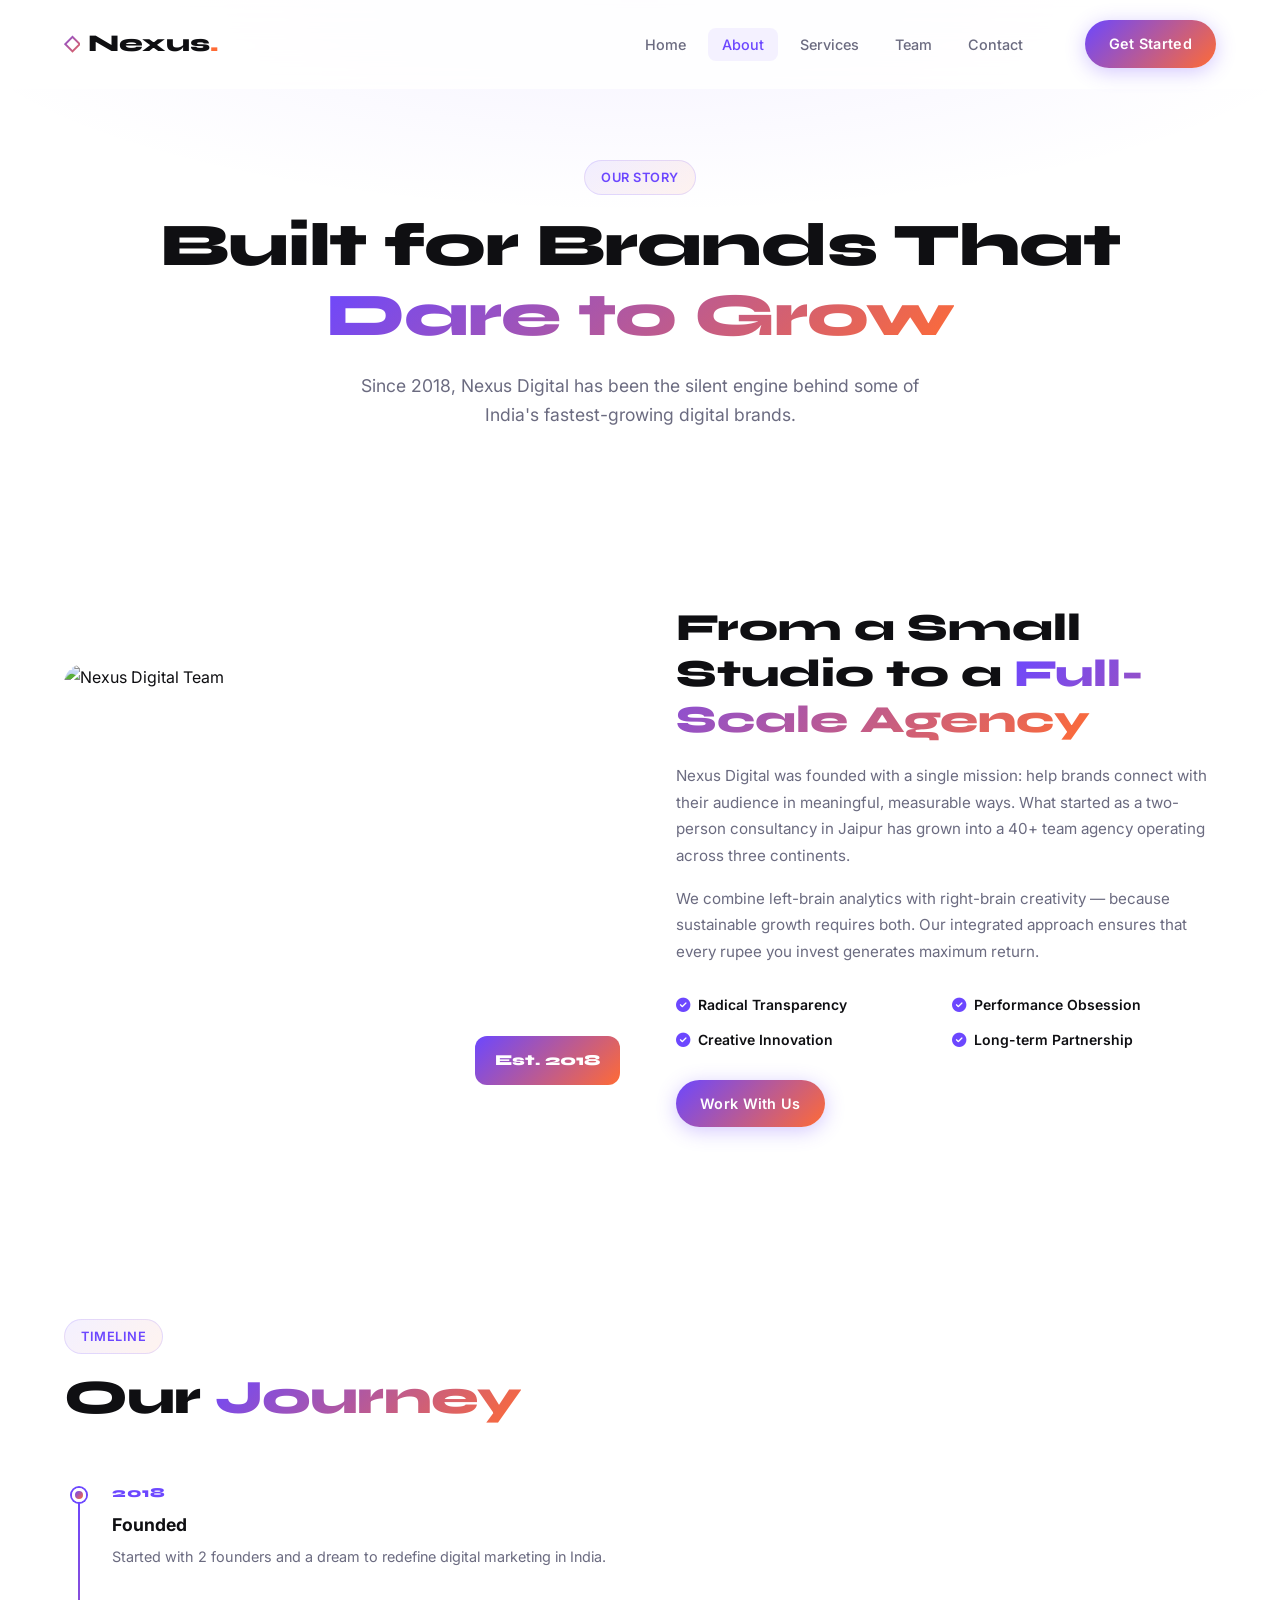
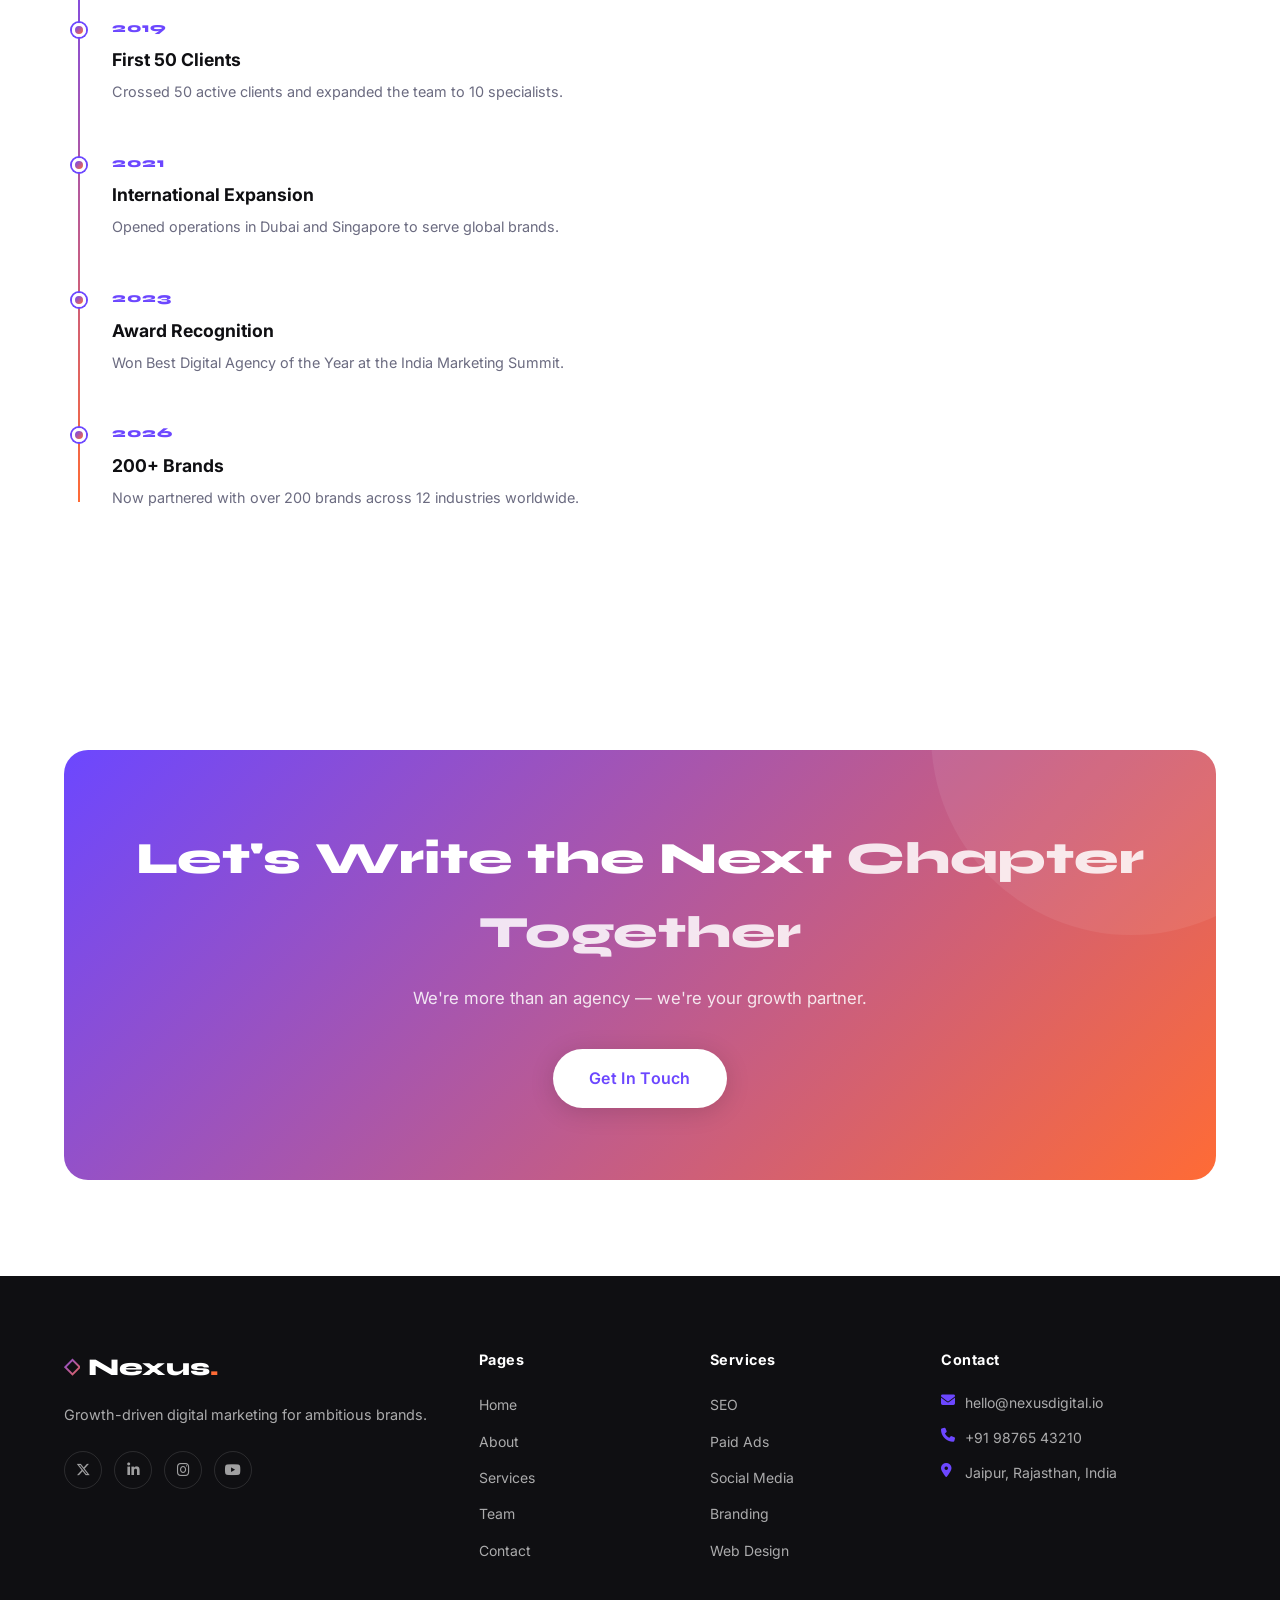
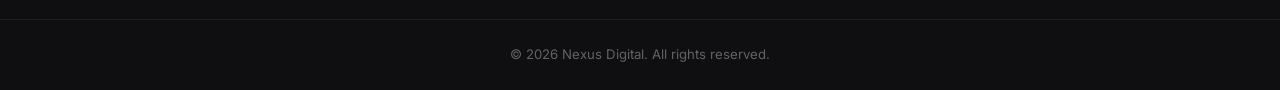
==== about.html @ 46657c21 "feat: initial production-ready Nexus Digital landing page" ====
<!DOCTYPE html>
<html lang="en">
<head>
  <meta charset="UTF-8" />
  <meta name="viewport" content="width=device-width, initial-scale=1.0" />
  <title>About — Nexus Digital</title>
  <link rel="stylesheet" href="assets/css/style.css" />
  <link rel="preconnect" href="https://fonts.googleapis.com" />
  <link rel="preconnect" href="https://fonts.gstatic.com" crossorigin />
  <link href="https://fonts.googleapis.com/css2?family=Inter:wght@300;400;500;600;700;800;900&family=Syne:wght@700;800&display=swap" rel="stylesheet" />
  <link rel="stylesheet" href="https://cdnjs.cloudflare.com/ajax/libs/font-awesome/6.5.0/css/all.min.css" />
</head>
<body>
  <nav class="navbar" id="navbar">
    <div class="container nav-inner">
      <a href="/" class="logo">
        <span class="logo-icon">&#9671;</span>
        <span class="logo-text">Nexus<span class="accent">.</span></span>
      </a>
      <ul class="nav-links" id="navLinks">
        <li><a href="/">Home</a></li>
        <li><a href="/about" class="active">About</a></li>
        <li><a href="/services">Services</a></li>
        <li><a href="/team">Team</a></li>
        <li><a href="/contact">Contact</a></li>
      </ul>
      <a href="/contact" class="btn btn-primary nav-cta">Get Started</a>
      <button class="hamburger" id="hamburger" aria-label="Menu"><span></span><span></span><span></span></button>
    </div>
  </nav>

  <section class="page-hero">
    <div class="container">
      <div class="section-tag reveal">Our Story</div>
      <h1 class="page-title reveal">Built for Brands That <span class="gradient-text">Dare to Grow</span></h1>
      <p class="page-sub reveal">Since 2018, Nexus Digital has been the silent engine behind some of India's fastest-growing digital brands.</p>
    </div>
  </section>

  <section class="about-story section">
    <div class="container about-grid">
      <div class="about-image reveal">
        <img src="https://images.unsplash.com/photo-1522071820081-009f0129c71c?w=640&q=80&auto=format&fit=crop" alt="Nexus Digital Team" loading="lazy" />
        <div class="image-badge">Est. 2018</div>
      </div>
      <div class="about-text reveal">
        <h2>From a Small Studio to a <span class="gradient-text">Full-Scale Agency</span></h2>
        <p>Nexus Digital was founded with a single mission: help brands connect with their audience in meaningful, measurable ways. What started as a two-person consultancy in Jaipur has grown into a 40+ team agency operating across three continents.</p>
        <p>We combine left-brain analytics with right-brain creativity — because sustainable growth requires both. Our integrated approach ensures that every rupee you invest generates maximum return.</p>
        <div class="about-values">
          <div class="value-item"><i class="fa-solid fa-check-circle"></i> Radical Transparency</div>
          <div class="value-item"><i class="fa-solid fa-check-circle"></i> Performance Obsession</div>
          <div class="value-item"><i class="fa-solid fa-check-circle"></i> Creative Innovation</div>
          <div class="value-item"><i class="fa-solid fa-check-circle"></i> Long-term Partnership</div>
        </div>
        <a href="/contact" class="btn btn-primary">Work With Us</a>
      </div>
    </div>
  </section>

  <section class="milestones section">
    <div class="container">
      <div class="section-tag reveal">Timeline</div>
      <h2 class="section-title reveal">Our <span class="gradient-text">Journey</span></h2>
      <div class="timeline">
        <div class="timeline-item reveal">
          <div class="timeline-year">2018</div>
          <div class="timeline-content"><h4>Founded</h4><p>Started with 2 founders and a dream to redefine digital marketing in India.</p></div>
        </div>
        <div class="timeline-item reveal">
          <div class="timeline-year">2019</div>
          <div class="timeline-content"><h4>First 50 Clients</h4><p>Crossed 50 active clients and expanded the team to 10 specialists.</p></div>
        </div>
        <div class="timeline-item reveal">
          <div class="timeline-year">2021</div>
          <div class="timeline-content"><h4>International Expansion</h4><p>Opened operations in Dubai and Singapore to serve global brands.</p></div>
        </div>
        <div class="timeline-item reveal">
          <div class="timeline-year">2023</div>
          <div class="timeline-content"><h4>Award Recognition</h4><p>Won Best Digital Agency of the Year at the India Marketing Summit.</p></div>
        </div>
        <div class="timeline-item reveal">
          <div class="timeline-year">2026</div>
          <div class="timeline-content"><h4>200+ Brands</h4><p>Now partnered with over 200 brands across 12 industries worldwide.</p></div>
        </div>
      </div>
    </div>
  </section>

  <section class="cta-banner section">
    <div class="container">
      <div class="cta-inner reveal">
        <h2>Let's Write the Next <span class="gradient-text">Chapter Together</span></h2>
        <p>We're more than an agency — we're your growth partner.</p>
        <a href="/contact" class="btn btn-primary btn-lg">Get In Touch</a>
      </div>
    </div>
  </section>

  <footer class="footer">
    <div class="container footer-inner">
      <div class="footer-brand">
        <a href="/" class="logo"><span class="logo-icon">&#9671;</span><span class="logo-text">Nexus<span class="accent">.</span></span></a>
        <p>Growth-driven digital marketing for ambitious brands.</p>
        <div class="social-links">
          <a href="#" aria-label="Twitter"><i class="fa-brands fa-x-twitter"></i></a>
          <a href="#" aria-label="LinkedIn"><i class="fa-brands fa-linkedin-in"></i></a>
          <a href="#" aria-label="Instagram"><i class="fa-brands fa-instagram"></i></a>
          <a href="#" aria-label="YouTube"><i class="fa-brands fa-youtube"></i></a>
        </div>
      </div>
      <div class="footer-links"><h4>Pages</h4><ul><li><a href="/">Home</a></li><li><a href="/about">About</a></li><li><a href="/services">Services</a></li><li><a href="/team">Team</a></li><li><a href="/contact">Contact</a></li></ul></div>
      <div class="footer-links"><h4>Services</h4><ul><li><a href="/services">SEO</a></li><li><a href="/services">Paid Ads</a></li><li><a href="/services">Social Media</a></li><li><a href="/services">Branding</a></li><li><a href="/services">Web Design</a></li></ul></div>
      <div class="footer-contact"><h4>Contact</h4><p><i class="fa-solid fa-envelope"></i> hello@nexusdigital.io</p><p><i class="fa-solid fa-phone"></i> +91 98765 43210</p><p><i class="fa-solid fa-location-dot"></i> Jaipur, Rajasthan, India</p></div>
    </div>
    <div class="footer-bottom"><p>&copy; 2026 Nexus Digital. All rights reserved.</p></div>
  </footer>
  <script src="assets/js/main.js"></script>
</body>
</html>
---- assets/css/style.css ----
/* ===== RESET & BASE ===== */
*, *::before, *::after { box-sizing: border-box; margin: 0; padding: 0; }
html { scroll-behavior: smooth; font-size: 16px; }
body {
  font-family: 'Inter', sans-serif;
  background: #ffffff;
  color: #0f0f12;
  line-height: 1.65;
  overflow-x: hidden;
}
a { text-decoration: none; color: inherit; }
img { max-width: 100%; display: block; border-radius: 12px; }
ul { list-style: none; }

/* ===== CSS VARIABLES ===== */
:root {
  --primary: #6c47ff;
  --primary-dark: #5233e0;
  --accent: #ff6b35;
  --gradient: linear-gradient(135deg, #6c47ff 0%, #ff6b35 100%);
  --gradient-soft: linear-gradient(135deg, rgba(108,71,255,0.08) 0%, rgba(255,107,53,0.08) 100%);
  --dark: #0f0f12;
  --mid: #2d2d38;
  --muted: #6b6b80;
  --light: #f5f5fa;
  --white: #ffffff;
  --border: rgba(0,0,0,0.08);
  --shadow: 0 4px 24px rgba(108,71,255,0.10);
  --shadow-lg: 0 12px 48px rgba(108,71,255,0.18);
  --radius: 16px;
  --radius-sm: 10px;
  --transition: 0.35s cubic-bezier(0.4,0,0.2,1);
}

/* ===== UTILITIES ===== */
.container { max-width: 1200px; margin: 0 auto; padding: 0 24px; }
.section { padding: 96px 0; }
.gradient-text {
  background: var(--gradient);
  -webkit-background-clip: text;
  -webkit-text-fill-color: transparent;
  background-clip: text;
}
.accent { color: var(--accent); -webkit-text-fill-color: var(--accent); }
.w-full { width: 100%; }

/* ===== BUTTONS ===== */
.btn {
  display: inline-flex; align-items: center; gap: 8px;
  padding: 12px 24px; border-radius: 50px;
  font-weight: 600; font-size: 0.9rem; letter-spacing: 0.3px;
  cursor: pointer; border: none; transition: var(--transition);
  white-space: nowrap;
}
.btn-primary {
  background: var(--gradient);
  color: #fff;
  box-shadow: 0 4px 20px rgba(108,71,255,0.30);
}
.btn-primary:hover { transform: translateY(-2px); box-shadow: 0 8px 32px rgba(108,71,255,0.40); }
.btn-ghost {
  background: transparent;
  color: var(--dark);
  border: 1.5px solid var(--border);
}
.btn-ghost:hover { background: var(--light); border-color: var(--primary); color: var(--primary); }
.btn-lg { padding: 16px 36px; font-size: 1rem; }

/* ===== NAVBAR ===== */
.navbar {
  position: fixed; top: 0; left: 0; right: 0; z-index: 1000;
  padding: 20px 0;
  background: rgba(255,255,255,0.85);
  backdrop-filter: blur(16px);
  -webkit-backdrop-filter: blur(16px);
  border-bottom: 1px solid transparent;
  transition: var(--transition);
}
.navbar.scrolled {
  padding: 14px 0;
  background: rgba(255,255,255,0.95);
  border-bottom-color: var(--border);
  box-shadow: 0 2px 20px rgba(0,0,0,0.06);
}
.nav-inner { display: flex; align-items: center; gap: 40px; }
.logo {
  display: flex; align-items: center; gap: 8px;
  font-family: 'Syne', sans-serif; font-size: 1.5rem; font-weight: 800;
  color: var(--dark);
}
.logo-icon { font-size: 1.3rem; background: var(--gradient); -webkit-background-clip: text; -webkit-text-fill-color: transparent; background-clip: text; }
.nav-links { display: flex; align-items: center; gap: 8px; margin-left: auto; }
.nav-links a {
  padding: 8px 14px; border-radius: 8px;
  font-size: 0.9rem; font-weight: 500; color: var(--muted);
  transition: var(--transition);
}
.nav-links a:hover, .nav-links a.active { color: var(--primary); background: rgba(108,71,255,0.07); }
.nav-cta { margin-left: 8px; }
.hamburger { display: none; flex-direction: column; gap: 5px; background: none; border: none; cursor: pointer; padding: 4px; margin-left: auto; }
.hamburger span { width: 24px; height: 2px; background: var(--dark); border-radius: 2px; transition: var(--transition); display: block; }

/* ===== HERO ===== */
.hero {
  min-height: 100vh;
  display: flex; align-items: center;
  padding: 140px 0 80px;
  position: relative;
  overflow: hidden;
}
.hero-bg-shapes { position: absolute; inset: 0; pointer-events: none; overflow: hidden; }
.shape {
  position: absolute; border-radius: 50%;
  filter: blur(80px); opacity: 0.18; animation: floatShape 8s ease-in-out infinite;
}
.shape-1 { width: 600px; height: 600px; background: var(--primary); top: -200px; right: -100px; animation-delay: 0s; }
.shape-2 { width: 400px; height: 400px; background: var(--accent); bottom: -100px; left: -100px; animation-delay: 2s; }
.shape-3 { width: 300px; height: 300px; background: #47d0ff; top: 40%; left: 40%; animation-delay: 4s; }
@keyframes floatShape {
  0%,100% { transform: translate(0,0) scale(1); }
  50% { transform: translate(20px,-30px) scale(1.05); }
}
.hero-inner { position: relative; z-index: 1; max-width: 780px; }
.hero-badge {
  display: inline-flex; align-items: center; gap: 8px;
  background: var(--gradient-soft); border: 1px solid rgba(108,71,255,0.15);
  padding: 8px 18px; border-radius: 50px; font-size: 0.85rem; font-weight: 500;
  color: var(--primary); margin-bottom: 28px;
}
.hero-title {
  font-family: 'Syne', sans-serif; font-size: clamp(2.8rem, 6vw, 5rem);
  font-weight: 800; line-height: 1.1; letter-spacing: -1.5px;
  color: var(--dark); margin-bottom: 24px;
}
.hero-sub { font-size: 1.15rem; color: var(--muted); max-width: 560px; margin-bottom: 40px; line-height: 1.7; }
.hero-actions { display: flex; gap: 16px; flex-wrap: wrap; margin-bottom: 64px; }
.hero-stats { display: flex; align-items: center; gap: 40px; }
.stat { display: flex; flex-direction: column; }
.stat-num { font-family: 'Syne', sans-serif; font-size: 2.2rem; font-weight: 800; color: var(--dark); line-height: 1; }
.stat-plus { font-size: 1.4rem; font-weight: 800; color: var(--primary); }
.stat-num, .stat-plus { display: inline; }
.stat-label { font-size: 0.8rem; color: var(--muted); font-weight: 500; margin-top: 4px; }
.stat-divider { width: 1px; height: 48px; background: var(--border); }
.hero-scroll-hint {
  position: absolute; bottom: 40px; left: 50%; transform: translateX(-50%);
  display: flex; flex-direction: column; align-items: center; gap: 8px;
  font-size: 0.75rem; font-weight: 500; letter-spacing: 2px; text-transform: uppercase;
  color: var(--muted); animation: scrollBounce 2s ease-in-out infinite;
}
.scroll-line { width: 1px; height: 40px; background: linear-gradient(to bottom, var(--muted), transparent); }
@keyframes scrollBounce { 0%,100% { transform: translateX(-50%) translateY(0); } 50% { transform: translateX(-50%) translateY(6px); } }

/* ===== MARQUEE ===== */
.marquee-section { background: var(--dark); padding: 18px 0; overflow: hidden; }
.marquee-track { overflow: hidden; white-space: nowrap; }
.marquee-inner {
  display: inline-flex; align-items: center; gap: 32px;
  animation: marqueeScroll 22s linear infinite;
  font-size: 0.9rem; font-weight: 600; color: rgba(255,255,255,0.5);
  letter-spacing: 0.5px; text-transform: uppercase;
}
.marquee-inner span:not(.dot) { color: rgba(255,255,255,0.7); }
.dot { color: var(--accent); font-size: 0.5rem; }
@keyframes marqueeScroll { 0% { transform: translateX(0); } 100% { transform: translateX(-50%); } }

/* ===== SECTION LABELS ===== */
.section-tag {
  display: inline-block;
  background: var(--gradient-soft); color: var(--primary);
  border: 1px solid rgba(108,71,255,0.15);
  padding: 6px 16px; border-radius: 50px;
  font-size: 0.8rem; font-weight: 600; letter-spacing: 0.5px;
  text-transform: uppercase; margin-bottom: 16px;
}
.section-title {
  font-family: 'Syne', sans-serif; font-size: clamp(2rem, 4vw, 3rem);
  font-weight: 800; letter-spacing: -0.8px; margin-bottom: 56px; line-height: 1.15;
}

/* ===== CARDS (WHY US) ===== */
.cards-grid { display: grid; grid-template-columns: repeat(auto-fit, minmax(260px, 1fr)); gap: 24px; }
.card {
  background: var(--white); border: 1px solid var(--border);
  border-radius: var(--radius); padding: 36px 28px;
  transition: var(--transition);
  position: relative; overflow: hidden;
}
.card::before {
  content: ''; position: absolute; top: 0; left: 0; right: 0; height: 3px;
  background: var(--gradient); transform: scaleX(0); transform-origin: left;
  transition: var(--transition);
}
.card:hover { transform: translateY(-6px); box-shadow: var(--shadow-lg); }
.card:hover::before { transform: scaleX(1); }
.card-icon {
  width: 52px; height: 52px; border-radius: 14px;
  background: var(--gradient-soft); color: var(--primary);
  display: flex; align-items: center; justify-content: center;
  font-size: 1.3rem; margin-bottom: 20px;
}
.card h3 { font-size: 1.1rem; font-weight: 700; margin-bottom: 10px; color: var(--dark); }
.card p { font-size: 0.9rem; color: var(--muted); line-height: 1.65; }

/* ===== SERVICES LIST ===== */
.services-list { display: flex; flex-direction: column; gap: 0; }
.service-item {
  display: flex; align-items: center; gap: 24px;
  padding: 24px 0; border-bottom: 1px solid var(--border);
  transition: var(--transition); cursor: pointer; color: var(--dark);
}
.service-item:first-child { border-top: 1px solid var(--border); }
.service-item:hover { padding-left: 12px; color: var(--primary); }
.service-item:hover .service-num { color: var(--primary); }
.service-num { font-family: 'Syne', sans-serif; font-size: 0.85rem; font-weight: 700; color: var(--muted); min-width: 28px; }
.service-name { flex: 1; font-size: 1.25rem; font-weight: 600; }
.service-item i { color: var(--muted); font-size: 0.85rem; transition: var(--transition); }
.service-item:hover i { color: var(--primary); transform: translate(3px,-3px); }

/* ===== TESTIMONIALS ===== */
.testimonials { background: var(--light); }
.testi-grid { display: grid; grid-template-columns: repeat(auto-fit, minmax(300px, 1fr)); gap: 24px; }
.testi-card {
  background: var(--white); border-radius: var(--radius); padding: 32px;
  box-shadow: var(--shadow); transition: var(--transition);
}
.testi-card:hover { transform: translateY(-4px); box-shadow: var(--shadow-lg); }
.stars { color: #f59e0b; font-size: 0.9rem; margin-bottom: 16px; letter-spacing: 2px; }
.testi-card p { font-size: 0.95rem; color: var(--mid); line-height: 1.7; margin-bottom: 24px; font-style: italic; }
.testi-author { display: flex; align-items: center; gap: 12px; }
.testi-author img { width: 48px; height: 48px; border-radius: 50%; object-fit: cover; }
.testi-author strong { display: block; font-size: 0.9rem; font-weight: 700; color: var(--dark); }
.testi-author span { font-size: 0.8rem; color: var(--muted); }

/* ===== CTA BANNER ===== */
.cta-banner { background: var(--white); }
.cta-inner {
  background: var(--gradient);
  border-radius: 24px; padding: 72px 56px;
  text-align: center; color: #fff;
  position: relative; overflow: hidden;
}
.cta-inner::before {
  content: ''; position: absolute; top: -50%; right: -10%;
  width: 400px; height: 400px; border-radius: 50%;
  background: rgba(255,255,255,0.07);
}
.cta-inner h2 { font-family: 'Syne', sans-serif; font-size: clamp(1.8rem,4vw,2.8rem); font-weight: 800; margin-bottom: 16px; }
.cta-inner h2 .gradient-text { background: none; -webkit-text-fill-color: rgba(255,255,255,0.85); }
.cta-inner p { font-size: 1.05rem; opacity: 0.85; margin-bottom: 36px; }
.cta-inner .btn-primary { background: #fff; color: var(--primary); box-shadow: 0 4px 24px rgba(0,0,0,0.15); }
.cta-inner .btn-primary:hover { transform: translateY(-2px); box-shadow: 0 8px 32px rgba(0,0,0,0.25); }

/* ===== FOOTER ===== */
.footer { background: var(--dark); color: rgba(255,255,255,0.65); padding: 72px 0 0; }
.footer-inner { display: grid; grid-template-columns: 2fr 1fr 1fr 1.5fr; gap: 48px; padding-bottom: 56px; }
.footer .logo { color: #fff; margin-bottom: 16px; }
.footer-brand p { font-size: 0.9rem; line-height: 1.65; margin-bottom: 24px; }
.social-links { display: flex; gap: 12px; }
.social-links a {
  width: 38px; height: 38px; border-radius: 50%;
  border: 1px solid rgba(255,255,255,0.12);
  display: flex; align-items: center; justify-content: center;
  color: rgba(255,255,255,0.6); font-size: 0.9rem;
  transition: var(--transition);
}
.social-links a:hover { background: var(--primary); border-color: var(--primary); color: #fff; }
.footer-links h4, .footer-contact h4 { color: #fff; font-size: 0.9rem; font-weight: 700; letter-spacing: 0.5px; margin-bottom: 20px; }
.footer-links ul { display: flex; flex-direction: column; gap: 10px; }
.footer-links a { font-size: 0.875rem; transition: var(--transition); }
.footer-links a:hover { color: #fff; padding-left: 4px; }
.footer-contact p { display: flex; align-items: flex-start; gap: 10px; font-size: 0.875rem; margin-bottom: 12px; }
.footer-contact i { color: var(--primary); margin-top: 2px; width: 14px; }
.footer-bottom {
  border-top: 1px solid rgba(255,255,255,0.07);
  padding: 24px 0; text-align: center;
  font-size: 0.825rem; color: rgba(255,255,255,0.35);
}

/* ===== PAGE HERO ===== */
.page-hero {
  padding: 160px 0 80px;
  text-align: center;
  position: relative;
  background: radial-gradient(ellipse 80% 60% at 50% 0%, rgba(108,71,255,0.07) 0%, transparent 70%);
}
.page-title {
  font-family: 'Syne', sans-serif; font-size: clamp(2.2rem, 5vw, 3.8rem);
  font-weight: 800; letter-spacing: -1px; line-height: 1.15;
  margin-bottom: 20px;
}
.page-sub { font-size: 1.1rem; color: var(--muted); max-width: 560px; margin: 0 auto; }

/* ===== ABOUT PAGE ===== */
.about-grid { display: grid; grid-template-columns: 1fr 1fr; gap: 72px; align-items: center; }
.about-image { position: relative; }
.about-image img { border-radius: 20px; width: 100%; aspect-ratio: 4/3; object-fit: cover; }
.image-badge {
  position: absolute; bottom: -16px; right: -16px;
  background: var(--gradient); color: #fff;
  padding: 12px 20px; border-radius: 12px;
  font-family: 'Syne', sans-serif; font-weight: 800; font-size: 0.95rem;
}
.about-text h2 { font-family: 'Syne', sans-serif; font-size: clamp(1.8rem,3vw,2.4rem); font-weight: 800; margin-bottom: 20px; line-height: 1.2; }
.about-text p { color: var(--muted); margin-bottom: 16px; font-size: 0.95rem; line-height: 1.75; }
.about-values { display: grid; grid-template-columns: 1fr 1fr; gap: 12px; margin: 28px 0; }
.value-item { display: flex; align-items: center; gap: 8px; font-size: 0.875rem; font-weight: 600; color: var(--dark); }
.value-item i { color: var(--primary); font-size: 0.9rem; }

/* ===== TIMELINE ===== */
.timeline { position: relative; padding-left: 48px; }
.timeline::before { content: ''; position: absolute; left: 14px; top: 8px; bottom: 8px; width: 2px; background: linear-gradient(to bottom, var(--primary), var(--accent)); }
.timeline-item { position: relative; margin-bottom: 48px; }
.timeline-item::before {
  content: ''; position: absolute; left: -40px; top: 6px;
  width: 14px; height: 14px; border-radius: 50%;
  background: var(--gradient); border: 3px solid #fff;
  box-shadow: 0 0 0 2px var(--primary);
}
.timeline-year { font-family: 'Syne', sans-serif; font-weight: 800; font-size: 0.85rem; color: var(--primary); letter-spacing: 1px; margin-bottom: 6px; }
.timeline-content h4 { font-size: 1.1rem; font-weight: 700; margin-bottom: 6px; color: var(--dark); }
.timeline-content p { font-size: 0.9rem; color: var(--muted); line-height: 1.65; }

/* ===== SERVICES FULL ===== */
.services-full-grid { display: grid; grid-template-columns: repeat(auto-fit, minmax(340px, 1fr)); gap: 28px; }
.service-card {
  background: var(--white); border: 1px solid var(--border);
  border-radius: var(--radius); padding: 40px 32px;
  transition: var(--transition);
}
.service-card:hover { transform: translateY(-6px); box-shadow: var(--shadow-lg); border-color: rgba(108,71,255,0.2); }
.sc-icon {
  width: 60px; height: 60px; border-radius: 16px;
  background: var(--gradient); color: #fff;
  display: flex; align-items: center; justify-content: center;
  font-size: 1.4rem; margin-bottom: 24px;
}
.service-card h3 { font-size: 1.2rem; font-weight: 700; margin-bottom: 12px; color: var(--dark); }
.service-card p { font-size: 0.9rem; color: var(--muted); margin-bottom: 20px; line-height: 1.7; }
.sc-list { display: flex; flex-direction: column; gap: 8px; }
.sc-list li { font-size: 0.85rem; color: var(--mid); padding-left: 16px; position: relative; }
.sc-list li::before { content: '→'; position: absolute; left: 0; color: var(--primary); font-size: 0.75rem; }

/* ===== TEAM ===== */
.team-grid { display: grid; grid-template-columns: repeat(auto-fit, minmax(300px, 1fr)); gap: 28px; }
.team-card {
  background: var(--white); border: 1px solid var(--border);
  border-radius: var(--radius); overflow: hidden;
  transition: var(--transition);
}
.team-card:hover { transform: translateY(-6px); box-shadow: var(--shadow-lg); }
.team-img-wrap { overflow: hidden; aspect-ratio: 1/1; }
.team-img-wrap img { width: 100%; height: 100%; object-fit: cover; transition: transform 0.5s ease; }
.team-card:hover .team-img-wrap img { transform: scale(1.06); }
.team-info { padding: 24px; }
.team-info h3 { font-size: 1.1rem; font-weight: 700; color: var(--dark); margin-bottom: 4px; }
.team-role {
  display: inline-block; font-size: 0.78rem; font-weight: 600;
  background: var(--gradient-soft); color: var(--primary);
  padding: 3px 10px; border-radius: 20px; margin-bottom: 12px;
}
.team-info p { font-size: 0.875rem; color: var(--muted); margin-bottom: 16px; line-height: 1.6; }
.team-social { display: flex; gap: 8px; }
.team-social a {
  width: 32px; height: 32px; border-radius: 8px;
  border: 1px solid var(--border); display: flex; align-items: center; justify-content: center;
  font-size: 0.8rem; color: var(--muted); transition: var(--transition);
}
.team-social a:hover { background: var(--primary); border-color: var(--primary); color: #fff; }

/* ===== CONTACT ===== */
.contact-grid { display: grid; grid-template-columns: 1fr 1.5fr; gap: 72px; align-items: start; }
.contact-info h2 { font-family: 'Syne', sans-serif; font-size: 2rem; font-weight: 800; margin-bottom: 16px; }
.contact-info > p { color: var(--muted); font-size: 0.95rem; margin-bottom: 36px; line-height: 1.7; }
.contact-detail { display: flex; align-items: flex-start; gap: 16px; margin-bottom: 28px; }
.cd-icon {
  width: 44px; height: 44px; border-radius: 12px; flex-shrink: 0;
  background: var(--gradient-soft); color: var(--primary);
  display: flex; align-items: center; justify-content: center; font-size: 1rem;
}
.contact-detail strong { display: block; font-size: 0.9rem; font-weight: 700; color: var(--dark); margin-bottom: 2px; }
.contact-detail p { font-size: 0.875rem; color: var(--muted); margin: 0; }
.contact-form-wrap {
  background: var(--white); border: 1px solid var(--border);
  border-radius: 24px; padding: 48px 40px;
  box-shadow: var(--shadow);
}
.form-row { display: grid; grid-template-columns: 1fr 1fr; gap: 20px; }
.form-group { display: flex; flex-direction: column; gap: 8px; margin-bottom: 20px; }
.form-group label { font-size: 0.85rem; font-weight: 600; color: var(--dark); }
.form-group input, .form-group select, .form-group textarea {
  padding: 13px 16px; border: 1.5px solid var(--border);
  border-radius: var(--radius-sm); font-size: 0.9rem; font-family: inherit;
  color: var(--dark); background: var(--white);
  transition: var(--transition); outline: none;
}
.form-group input:focus, .form-group select:focus, .form-group textarea:focus {
  border-color: var(--primary); box-shadow: 0 0 0 3px rgba(108,71,255,0.1);
}
.form-group textarea { resize: vertical; min-height: 120px; }
.form-group select { cursor: pointer; }

/* ===== JOIN US ===== */
.join-us { background: var(--light); }

/* ===== SCROLL REVEAL ===== */
.reveal {
  opacity: 0;
  transform: translateY(32px);
  transition: opacity 0.7s cubic-bezier(0.4,0,0.2,1), transform 0.7s cubic-bezier(0.4,0,0.2,1);
}
.reveal.visible { opacity: 1; transform: translateY(0); }

/* ===== RESPONSIVE ===== */
@media (max-width: 1024px) {
  .footer-inner { grid-template-columns: 1fr 1fr; gap: 36px; }
  .about-grid { grid-template-columns: 1fr; gap: 40px; }
  .contact-grid { grid-template-columns: 1fr; gap: 40px; }
}
@media (max-width: 768px) {
  .nav-links, .nav-cta { display: none; }
  .hamburger { display: flex; }
  .nav-links.open {
    display: flex; flex-direction: column;
    position: fixed; top: 70px; left: 0; right: 0;
    background: rgba(255,255,255,0.97); backdrop-filter: blur(16px);
    padding: 24px; gap: 4px; border-bottom: 1px solid var(--border);
    box-shadow: 0 8px 24px rgba(0,0,0,0.08);
  }
  .nav-links.open + .nav-cta { display: block; }
  .hero-stats { gap: 24px; flex-wrap: wrap; }
  .footer-inner { grid-template-columns: 1fr; gap: 32px; }
  .cta-inner { padding: 48px 28px; }
  .form-row { grid-template-columns: 1fr; }
  .contact-form-wrap { padding: 32px 24px; }
  .section { padding: 64px 0; }
  .services-full-grid { grid-template-columns: 1fr; }
  .team-grid { grid-template-columns: 1fr; }
}
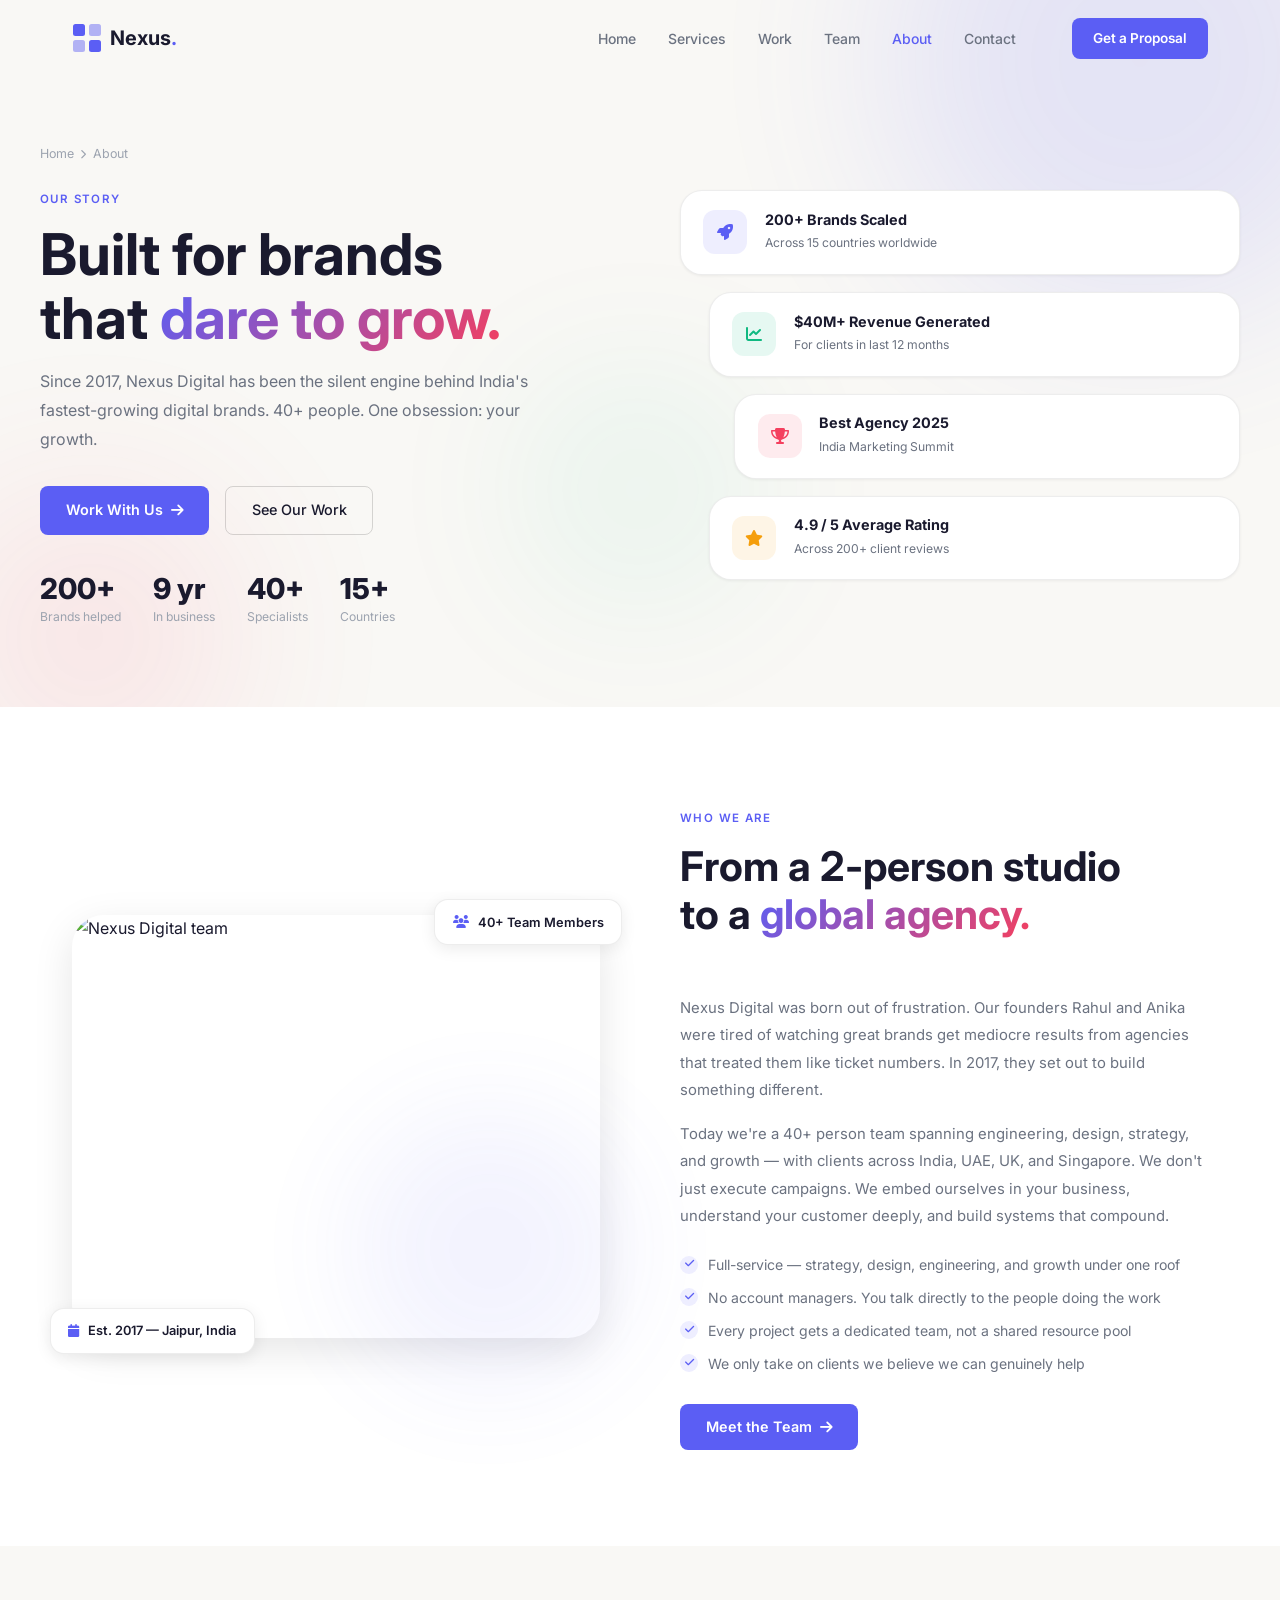
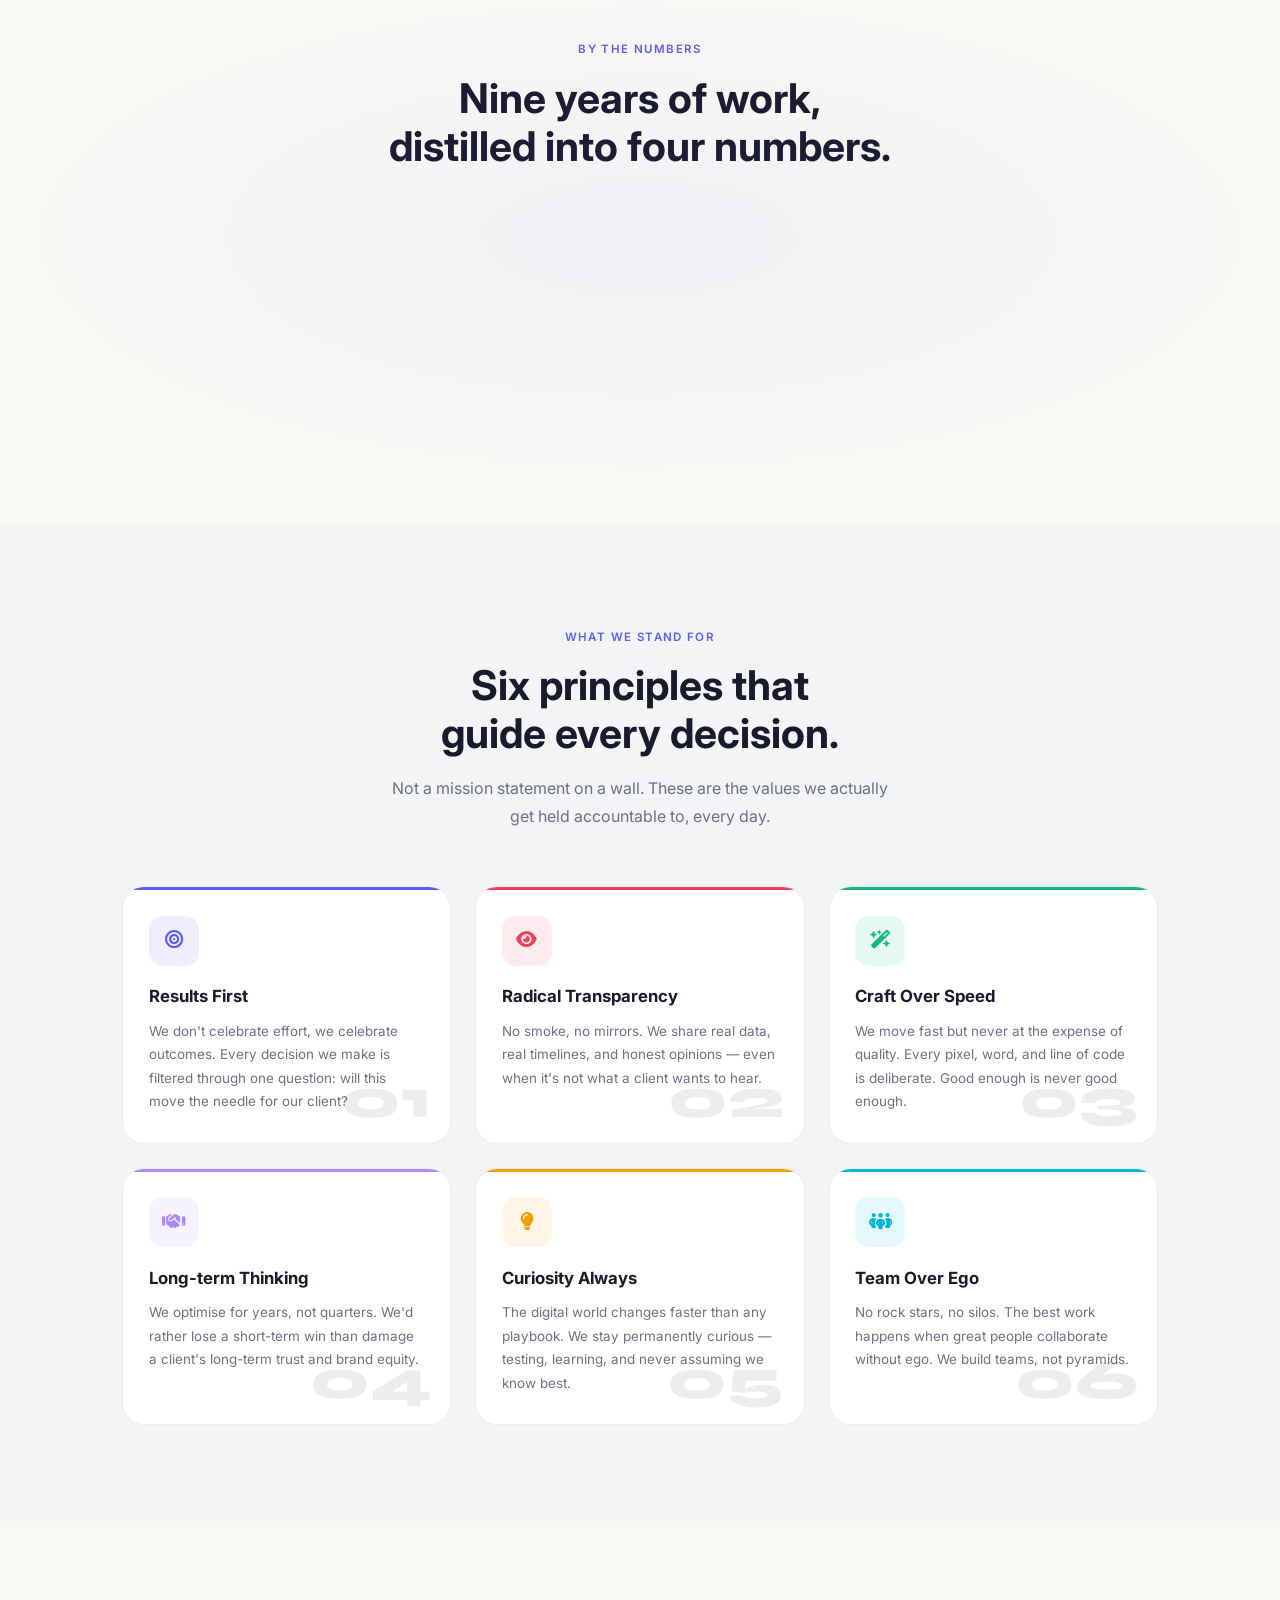
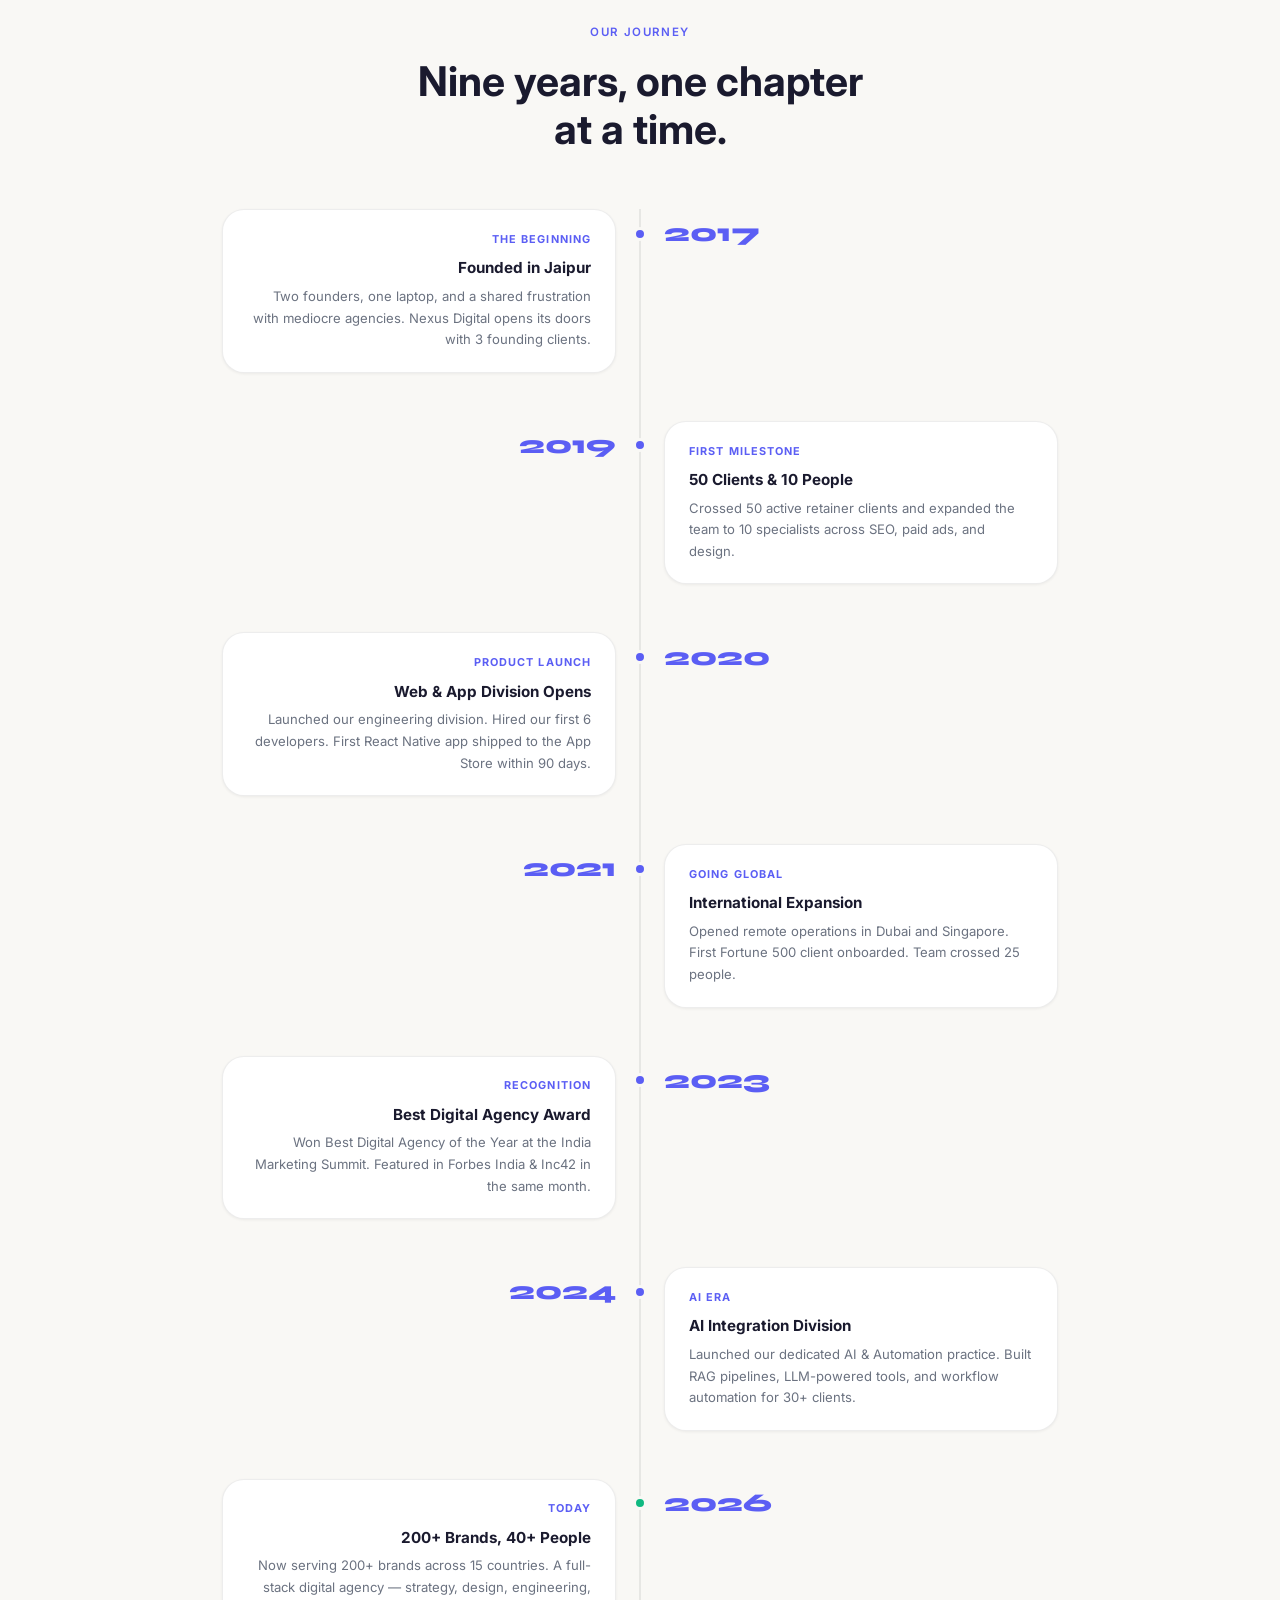
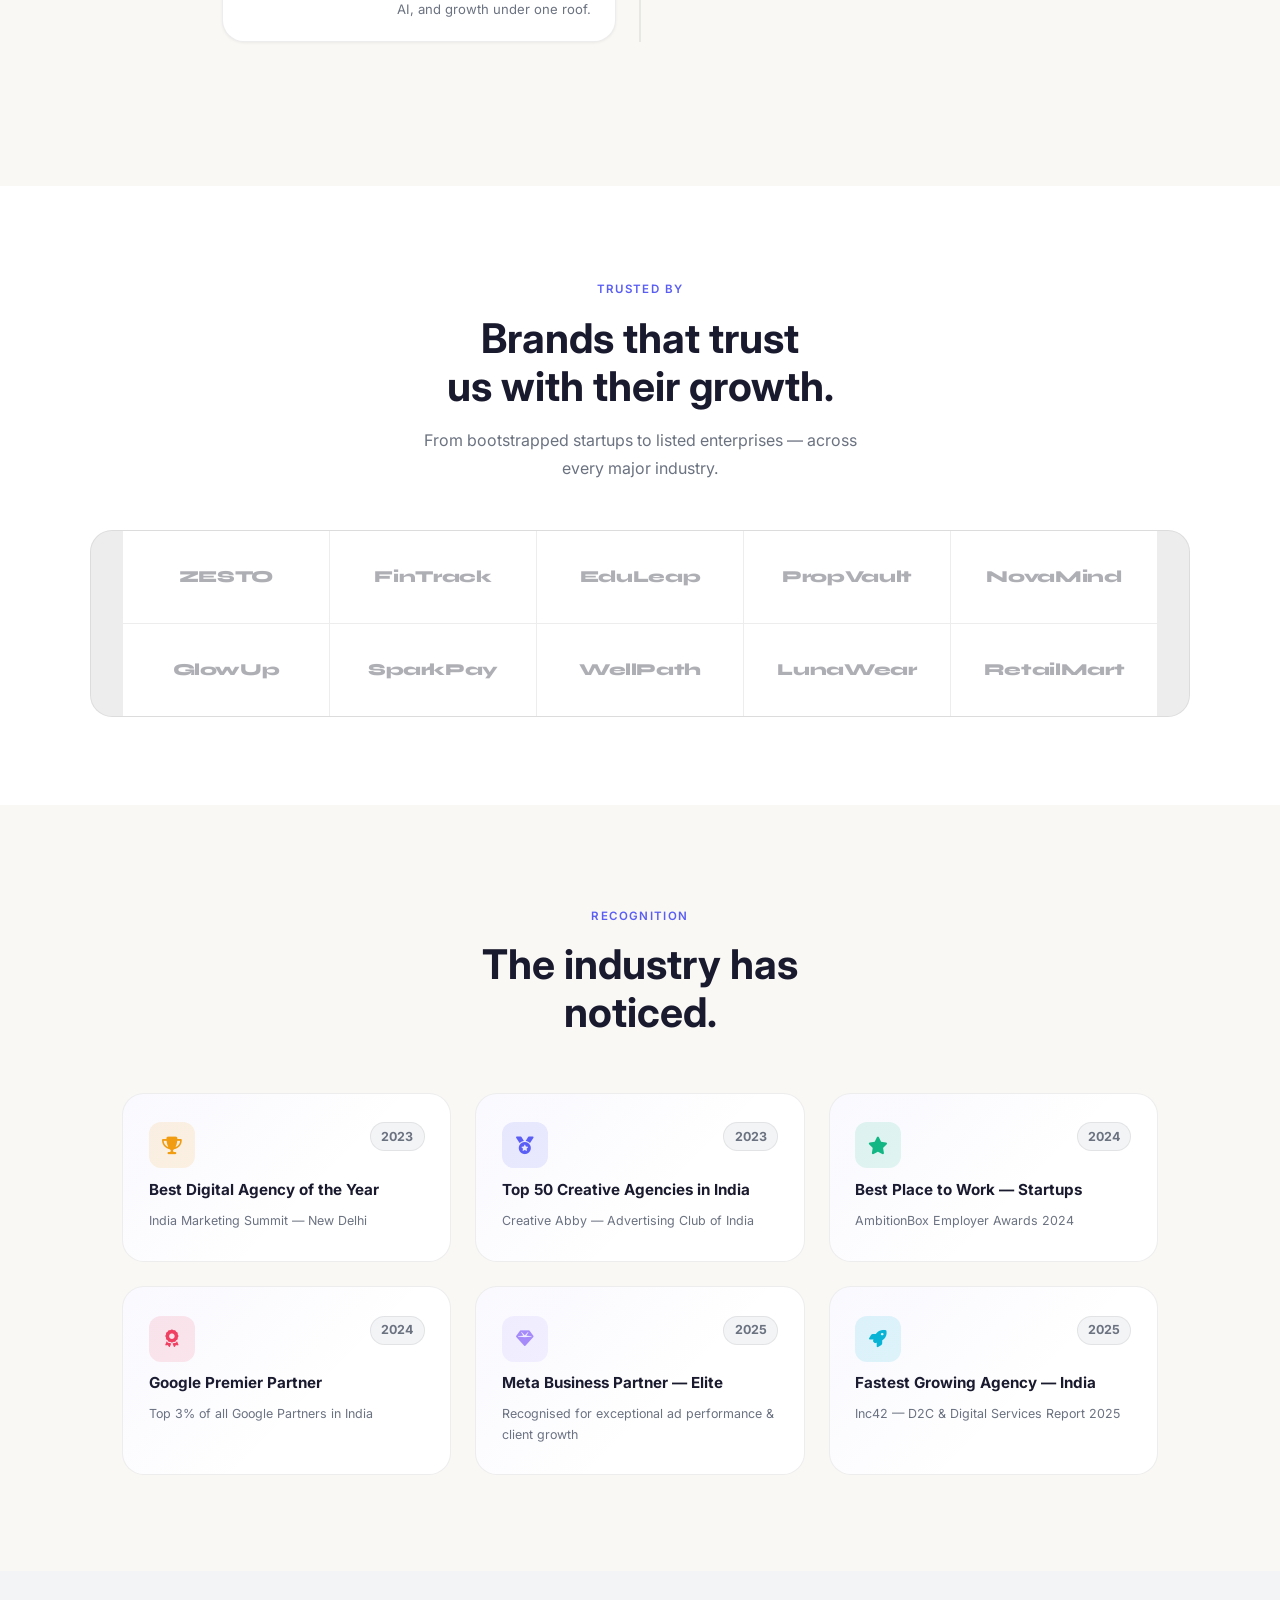
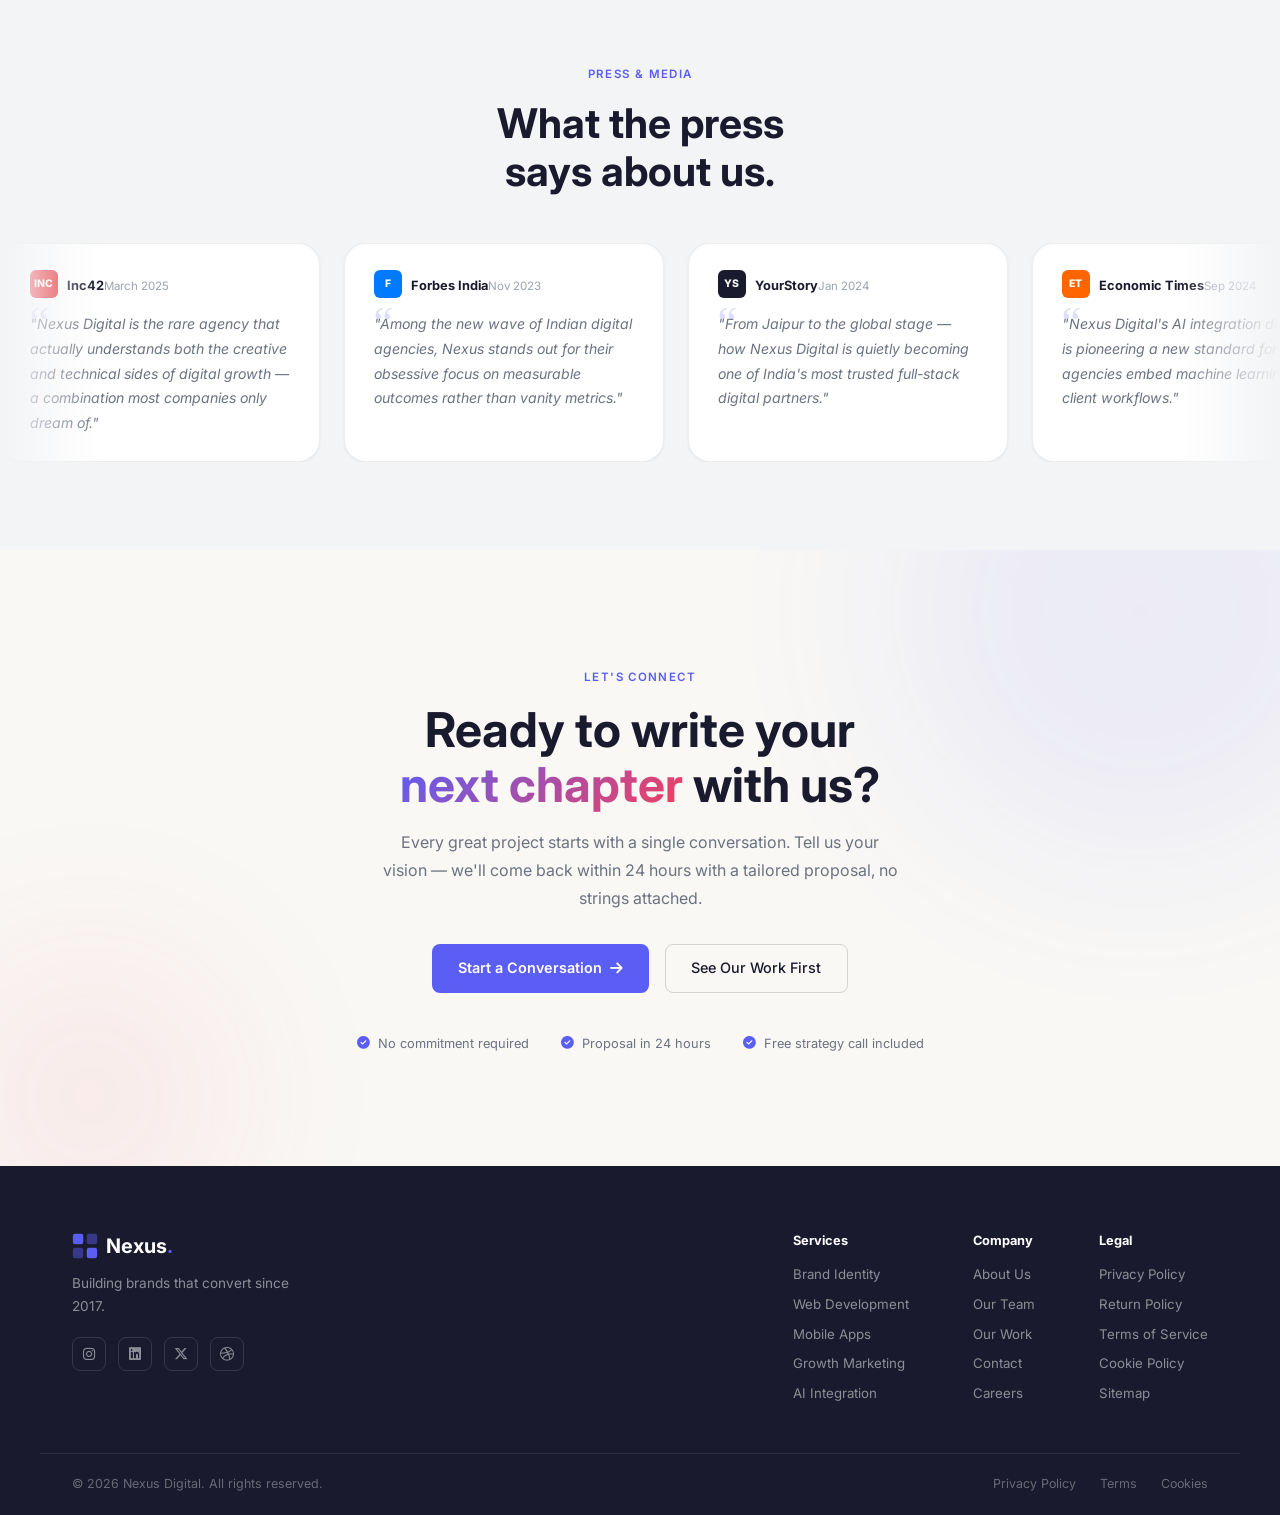
==== commit 971f107c: "feat: redesign about.html — 9 sections: hero, story, numbers, values, timeline, clients, awards, pre" ====
--- a/about.html
+++ b/about.html
@@ -1,120 +1,736 @@
 <!DOCTYPE html>
-<html lang="en">
+<html lang="en" data-theme="light">
 <head>
   <meta charset="UTF-8" />
   <meta name="viewport" content="width=device-width, initial-scale=1.0" />
   <title>About — Nexus Digital</title>
-  <link rel="stylesheet" href="assets/css/style.css" />
-  <link rel="preconnect" href="https://fonts.googleapis.com" />
-  <link rel="preconnect" href="https://fonts.gstatic.com" crossorigin />
-  <link href="https://fonts.googleapis.com/css2?family=Inter:wght@300;400;500;600;700;800;900&family=Syne:wght@700;800&display=swap" rel="stylesheet" />
-  <link rel="stylesheet" href="https://cdnjs.cloudflare.com/ajax/libs/font-awesome/6.5.0/css/all.min.css" />
+  <link rel="preconnect" href="https://fonts.googleapis.com">
+  <link rel="preconnect" href="https://fonts.gstatic.com" crossorigin>
+  <link href="https://fonts.googleapis.com/css2?family=Inter:wght@300;400;500;600;700&family=Syne:wght@700;800&display=swap" rel="stylesheet">
+  <link rel="stylesheet" href="https://cdnjs.cloudflare.com/ajax/libs/font-awesome/6.5.0/css/all.min.css">
+  <link rel="stylesheet" href="./assets/css/style.css">
+  <style>
+
+    /* ---- shared ---- */
+    .breadcrumb{font-size:.78rem;color:var(--faint);display:flex;align-items:center;gap:.4rem;margin-bottom:1.2rem}
+    .breadcrumb a{color:var(--faint);text-decoration:none;transition:color .2s}.breadcrumb a:hover{color:var(--primary)}
+    .breadcrumb i{font-size:.6rem}
+    .gradient-text{background:linear-gradient(135deg,var(--primary),var(--accent));-webkit-background-clip:text;-webkit-text-fill-color:transparent;background-clip:text}
+    .center-head{text-align:center;max-width:600px;margin:0 auto}
+
+    /* ============================
+       S1 — HERO
+    ============================ */
+    .ab-hero{padding:9rem 2rem 5rem;background:var(--bg);position:relative;overflow:hidden}
+    .ab-shapes{position:absolute;inset:0;pointer-events:none;overflow:hidden;z-index:0}
+    .ab-sh{position:absolute;border-radius:50%;filter:blur(90px)}
+    .ab-sh-1{width:520px;height:520px;background:var(--primary);opacity:.13;top:-200px;right:-120px}
+    .ab-sh-2{width:300px;height:300px;background:#f43f5e;opacity:.1;bottom:-80px;left:-60px}
+    .ab-sh-3{width:200px;height:200px;background:#10b981;opacity:.1;top:55%;left:42%}
+    .ab-hero-inner{max-width:1200px;margin:0 auto;position:relative;z-index:1;display:grid;grid-template-columns:1fr 1fr;gap:5rem;align-items:center}
+    .ab-hero-copy h1{font-size:clamp(2.4rem,4.5vw,3.8rem);font-weight:700;line-height:1.1;color:var(--text);margin-bottom:1.1rem}
+    .ab-hero-copy p{font-size:1rem;color:var(--muted);line-height:1.8;margin-bottom:2rem;max-width:500px}
+    .ab-hero-copy .cta-btns{display:flex;gap:1rem;flex-wrap:wrap;margin-bottom:2.5rem}
+    .ab-hero-stats{display:flex;gap:2rem;flex-wrap:wrap}
+    .ab-hstat{display:flex;flex-direction:column;gap:.2rem}
+    .ab-hstat strong{font-size:1.8rem;font-weight:800;color:var(--text);line-height:1}
+    .ab-hstat span{font-size:.76rem;color:var(--faint)}
+    /* hero visual — floating cards */
+    .ab-hero-visual{display:flex;flex-direction:column;gap:1.1rem;position:relative;z-index:1}
+    .ab-float-card{background:var(--surface);border:1px solid var(--border);border-radius:var(--r-lg);padding:1.2rem 1.4rem;box-shadow:var(--shadow-sm);display:flex;align-items:center;gap:1.1rem;animation:abFloat 4s ease-in-out infinite}
+    .ab-float-card:nth-child(2){margin-left:1.8rem;animation-delay:.5s}
+    .ab-float-card:nth-child(3){margin-left:3.4rem;animation-delay:1s}
+    .ab-float-card:nth-child(4){margin-left:1.8rem;animation-delay:1.5s}
+    @keyframes abFloat{0%,100%{transform:translateY(0)}50%{transform:translateY(-7px)}}
+    .ab-fc-icon{width:44px;height:44px;border-radius:12px;display:flex;align-items:center;justify-content:center;font-size:1rem;flex-shrink:0}
+    .ab-fc-body strong{display:block;font-size:.9rem;font-weight:700;color:var(--text);line-height:1.2}
+    .ab-fc-body span{font-size:.76rem;color:var(--muted)}
+
+    /* ============================
+       S2 — OUR STORY
+    ============================ */
+    .ab-story{padding:6rem 0;background:var(--surface)}
+    .ab-story-inner{max-width:1200px;margin:0 auto;padding:0 2rem;display:grid;grid-template-columns:1fr 1fr;gap:5rem;align-items:center}
+    .ab-story-img{position:relative}
+    .ab-story-img-wrap{border-radius:var(--r-xl);overflow:hidden;box-shadow:var(--shadow-lg);aspect-ratio:4/3.2}
+    .ab-story-img-wrap img{width:100%;height:100%;object-fit:cover;display:block;transition:transform .6s}
+    .ab-story-img:hover .ab-story-img-wrap img{transform:scale(1.04)}
+    .ab-story-badge{position:absolute;background:var(--surface);border:1px solid var(--border);border-radius:var(--r-md);padding:.7rem 1.1rem;box-shadow:var(--shadow-md);display:flex;align-items:center;gap:.55rem;font-size:.8rem;font-weight:600;color:var(--text);white-space:nowrap}
+    .ab-story-badge.bl{bottom:-1rem;left:-1.4rem}
+    .ab-story-badge.tr{top:-1rem;right:-1.4rem}
+    .ab-story-badge i{color:var(--primary)}
+    .ab-blob{position:absolute;border-radius:50%;filter:blur(55px);z-index:-1;pointer-events:none}
+    .ab-story-copy .section-head{text-align:left}
+    .ab-story-copy p{font-size:.93rem;color:var(--muted);line-height:1.85;margin-bottom:1rem}
+    .ab-story-copy p+p{margin-top:.2rem}
+    .ab-story-list{list-style:none;display:flex;flex-direction:column;gap:.6rem;margin:1.4rem 0 1.8rem}
+    .ab-story-list li{display:flex;align-items:flex-start;gap:.65rem;font-size:.88rem;color:var(--muted)}
+    .ab-story-list li i{color:var(--primary);background:var(--primary-light);border-radius:50%;width:18px;height:18px;display:flex;align-items:center;justify-content:center;font-size:.66rem;flex-shrink:0;margin-top:.15rem}
+
+    /* ============================
+       S3 — NUMBERS
+    ============================ */
+    .ab-numbers{padding:5.5rem 0;background:var(--bg);position:relative;overflow:hidden}
+    .ab-numbers::before{content:'';position:absolute;inset:0;background:radial-gradient(ellipse 70% 60% at 50% 50%,rgba(91,94,244,.05) 0%,transparent 70%);pointer-events:none}
+    .ab-numbers-grid{max-width:1100px;margin:0 auto;padding:0 2rem;display:grid;grid-template-columns:repeat(4,1fr);gap:1.5rem;margin-top:3.5rem}
+    .ab-num-card{background:var(--surface);border:1px solid var(--border);border-radius:var(--r-lg);padding:2rem 1.5rem;text-align:center;position:relative;overflow:hidden;transition:transform .25s,box-shadow .25s}
+    .ab-num-card:hover{transform:translateY(-5px);box-shadow:var(--shadow-lg)}
+    .ab-num-card::before{content:'';position:absolute;top:0;left:0;right:0;height:3px;background:var(--nc,var(--primary))}
+    .ab-num-icon{width:46px;height:46px;border-radius:12px;background:var(--ni-bg,rgba(91,94,244,.1));color:var(--ni-c,var(--primary));display:flex;align-items:center;justify-content:center;font-size:1rem;margin:0 auto .9rem}
+    .ab-num-big{font-size:2.5rem;font-weight:800;color:var(--text);line-height:1}
+    .ab-num-suf{font-size:1.4rem;color:var(--primary)}
+    .ab-num-label{font-size:.8rem;color:var(--muted);margin-top:.4rem;line-height:1.4}
+    .ab-num-bar{margin-top:1.1rem;height:3px;background:var(--border);border-radius:99px;overflow:hidden}
+    .ab-num-bar-fill{height:100%;border-radius:99px;background:var(--nc,var(--primary));width:0;transition:width 1.3s ease}
+
+    /* ============================
+       S4 — VALUES
+    ============================ */
+    .ab-values{padding:6rem 0;background:var(--surface2)}
+    .ab-values-grid{max-width:1100px;margin:3.5rem auto 0;padding:0 2rem;display:grid;grid-template-columns:repeat(3,1fr);gap:1.5rem}
+    .ab-val-card{background:var(--surface);border:1px solid var(--border);border-radius:var(--r-lg);padding:1.8rem 1.6rem;position:relative;overflow:hidden;transition:transform .25s,box-shadow .25s}
+    .ab-val-card:hover{transform:translateY(-5px);box-shadow:var(--shadow-lg)}
+    .ab-val-card::before{content:'';position:absolute;top:0;left:0;right:0;height:3px;background:var(--vc,var(--primary))}
+    .ab-val-icon{width:50px;height:50px;border-radius:14px;background:var(--vi-bg,rgba(91,94,244,.1));color:var(--vi-c,var(--primary));display:flex;align-items:center;justify-content:center;font-size:1.15rem;margin-bottom:1.1rem}
+    .ab-val-card h3{font-size:1.05rem;font-weight:700;color:var(--text);margin-bottom:.55rem}
+    .ab-val-card p{font-size:.84rem;color:var(--muted);line-height:1.75}
+    .ab-val-num{position:absolute;bottom:1rem;right:1.2rem;font-size:3.5rem;font-weight:800;color:var(--border);line-height:1;font-family:'Syne',sans-serif}
+
+    /* ============================
+       S5 — TIMELINE
+    ============================ */
+    .ab-timeline{padding:6rem 0;background:var(--bg)}
+    .ab-timeline-wrap{max-width:900px;margin:3.5rem auto 0;padding:0 2rem;position:relative}
+    .ab-timeline-wrap::before{content:'';position:absolute;left:50%;top:0;bottom:0;width:2px;background:var(--border);transform:translateX(-50%)}
+    .ab-tl-item{display:grid;grid-template-columns:1fr 1fr;gap:3rem;margin-bottom:3rem;position:relative}
+    .ab-tl-item:nth-child(odd) .ab-tl-content{grid-column:1;text-align:right}
+    .ab-tl-item:nth-child(odd) .ab-tl-year{grid-column:2;text-align:left}
+    .ab-tl-item:nth-child(even) .ab-tl-content{grid-column:2;text-align:left;order:2}
+    .ab-tl-item:nth-child(even) .ab-tl-year{grid-column:1;text-align:right;order:1}
+    .ab-tl-dot{position:absolute;left:50%;top:1.1rem;width:14px;height:14px;border-radius:50%;background:var(--primary);border:3px solid var(--bg);transform:translateX(-50%);z-index:1;transition:transform .3s,box-shadow .3s}
+    .ab-tl-item:hover .ab-tl-dot{transform:translateX(-50%) scale(1.5);box-shadow:0 0 0 6px rgba(91,94,244,.15)}
+    .ab-tl-year{padding-top:.7rem}
+    .ab-tl-year span{display:inline-block;font-size:1.6rem;font-weight:800;color:var(--primary);font-family:'Syne',sans-serif;line-height:1}
+    .ab-tl-content{background:var(--surface);border:1px solid var(--border);border-radius:var(--r-lg);padding:1.3rem 1.5rem;box-shadow:var(--shadow-sm);transition:box-shadow .25s,transform .25s}
+    .ab-tl-item:hover .ab-tl-content{box-shadow:var(--shadow-md);transform:translateY(-3px)}
+    .ab-tl-content .tl-tag{font-size:.68rem;font-weight:700;letter-spacing:.1em;text-transform:uppercase;color:var(--primary);margin-bottom:.4rem;display:block}
+    .ab-tl-content h4{font-size:.95rem;font-weight:700;color:var(--text);margin-bottom:.35rem}
+    .ab-tl-content p{font-size:.82rem;color:var(--muted);line-height:1.65}
+
+    /* ============================
+       S6 — CLIENTS / LOGOS
+    ============================ */
+    .ab-clients{padding:5.5rem 0;background:var(--surface)}
+    .ab-clients .center-head{margin-bottom:3rem}
+    .ab-logo-grid{max-width:1100px;margin:0 auto;padding:0 2rem;display:grid;grid-template-columns:repeat(5,1fr);gap:1px;background:var(--border);border:1px solid var(--border);border-radius:var(--r-lg);overflow:hidden}
+    .ab-logo-cell{background:var(--surface);display:flex;align-items:center;justify-content:center;padding:2rem 1.5rem;transition:background .2s}
+    .ab-logo-cell:hover{background:var(--surface2)}
+    .ab-logo-text{font-size:1.05rem;font-weight:800;color:var(--text);opacity:.35;letter-spacing:-.02em;font-family:'Syne',sans-serif;transition:opacity .2s}
+    .ab-logo-cell:hover .ab-logo-text{opacity:.7}
+
+    /* ============================
+       S7 — AWARDS
+    ============================ */
+    .ab-awards{padding:6rem 0;background:var(--bg)}
+    .ab-awards-grid{max-width:1100px;margin:3.5rem auto 0;padding:0 2rem;display:grid;grid-template-columns:repeat(3,1fr);gap:1.5rem}
+    .ab-award-card{background:var(--surface);border:1px solid var(--border);border-radius:var(--r-lg);padding:1.8rem 1.6rem;display:flex;flex-direction:column;gap:.7rem;transition:transform .25s,box-shadow .25s;position:relative;overflow:hidden}
+    .ab-award-card:hover{transform:translateY(-5px);box-shadow:var(--shadow-lg)}
+    .ab-award-card::after{content:'';position:absolute;inset:0;background:linear-gradient(135deg,rgba(91,94,244,.04),transparent 60%);pointer-events:none}
+    .ab-award-top{display:flex;align-items:flex-start;justify-content:space-between;gap:1rem}
+    .ab-award-icon{width:46px;height:46px;border-radius:12px;display:flex;align-items:center;justify-content:center;font-size:1.1rem;flex-shrink:0}
+    .ab-award-year{font-size:.72rem;font-weight:700;color:var(--faint);background:var(--surface2);border:1px solid var(--border);border-radius:999px;padding:.2rem .65rem}
+    .ab-award-card h4{font-size:.95rem;font-weight:700;color:var(--text);line-height:1.35}
+    .ab-award-card span{font-size:.78rem;color:var(--muted)}
+
+    /* ============================
+       S8 — PRESS
+    ============================ */
+    .ab-press{padding:5.5rem 0;background:var(--surface2);overflow:hidden}
+    .ab-press .center-head{margin-bottom:3rem}
+    .ab-press-scroll{position:relative;overflow:hidden;-webkit-mask:linear-gradient(to right,transparent,black 8%,black 92%,transparent);mask:linear-gradient(to right,transparent,black 8%,black 92%,transparent)}
+    .ab-press-track{display:flex;gap:1.5rem;width:max-content;animation:pressScroll 35s linear infinite}
+    .ab-press-track:hover{animation-play-state:paused}
+    @keyframes pressScroll{from{transform:translateX(0)}to{transform:translateX(-50%)}}
+    .ab-press-card{background:var(--surface);border:1px solid var(--border);border-radius:var(--r-lg);padding:1.6rem 1.8rem;width:320px;flex-shrink:0;box-shadow:var(--shadow-sm)}
+    .ab-press-pub{display:flex;align-items:center;gap:.6rem;margin-bottom:.9rem}
+    .ab-press-pub-logo{width:28px;height:28px;border-radius:6px;display:flex;align-items:center;justify-content:center;font-size:.65rem;font-weight:800;color:#fff;flex-shrink:0}
+    .ab-press-pub strong{font-size:.8rem;font-weight:700;color:var(--text)}
+    .ab-press-pub span{font-size:.72rem;color:var(--faint)}
+    .ab-press-card blockquote{font-size:.88rem;color:var(--muted);line-height:1.75;font-style:italic;position:relative}
+    .ab-press-card blockquote::before{content:'\201C';font-size:2.8rem;color:var(--primary);opacity:.2;position:absolute;top:-.8rem;left:-.3rem;font-family:Georgia,serif;line-height:1}
+
+    /* ============================
+       S9 — CTA
+    ============================ */
+    .ab-cta{padding:7rem 2rem;background:var(--bg);position:relative;overflow:hidden;text-align:center}
+    .ab-cta-shapes{position:absolute;inset:0;pointer-events:none;overflow:hidden;z-index:0}
+    .ab-cta-inner{position:relative;z-index:1;max-width:720px;margin:0 auto}
+    .ab-cta-inner h2{font-size:clamp(2rem,4vw,3rem);font-weight:700;line-height:1.15;color:var(--text);margin-bottom:1rem}
+    .ab-cta-inner p{color:var(--muted);font-size:1rem;line-height:1.75;margin-bottom:2rem;max-width:520px;margin-left:auto;margin-right:auto}
+    .ab-cta-btns{display:flex;justify-content:center;gap:1rem;flex-wrap:wrap;margin-bottom:2.5rem}
+    .ab-cta-trust{display:flex;justify-content:center;gap:2rem;flex-wrap:wrap}
+    .ab-trust-item{display:flex;align-items:center;gap:.5rem;font-size:.8rem;color:var(--muted)}
+    .ab-trust-item i{color:var(--primary);font-size:.8rem}
+
+    /* ---- responsive ---- */
+    @media(max-width:960px){
+      .ab-hero-inner{grid-template-columns:1fr;gap:3rem}
+      .ab-story-inner{grid-template-columns:1fr;gap:3rem}
+      .ab-numbers-grid{grid-template-columns:repeat(2,1fr)}
+      .ab-values-grid{grid-template-columns:repeat(2,1fr)}
+      .ab-timeline-wrap::before{left:20px}
+      .ab-tl-item{grid-template-columns:32px 1fr;gap:1.5rem}
+      .ab-tl-item:nth-child(n) .ab-tl-content{grid-column:2;text-align:left;order:2}
+      .ab-tl-item:nth-child(n) .ab-tl-year{grid-column:2;text-align:left;order:1}
+      .ab-tl-dot{left:20px}
+      .ab-logo-grid{grid-template-columns:repeat(3,1fr)}
+      .ab-awards-grid{grid-template-columns:repeat(2,1fr)}
+    }
+    @media(max-width:600px){
+      .ab-hero{padding:7rem 1.5rem 4rem}
+      .ab-numbers-grid{grid-template-columns:1fr 1fr;padding:0 1.5rem}
+      .ab-values-grid{grid-template-columns:1fr;padding:0 1.5rem}
+      .ab-awards-grid{grid-template-columns:1fr;padding:0 1.5rem}
+      .ab-logo-grid{grid-template-columns:repeat(2,1fr)}
+      .ab-tl-item{grid-template-columns:24px 1fr}
+      .ab-tl-dot{left:16px}
+    }
+  </style>
 </head>
 <body>
-  <nav class="navbar" id="navbar">
-    <div class="container nav-inner">
-      <a href="/" class="logo">
-        <span class="logo-icon">&#9671;</span>
-        <span class="logo-text">Nexus<span class="accent">.</span></span>
+
+<!-- NAV -->
+<nav class="navbar" id="navbar">
+  <div class="nav-inner">
+    <a href="index.html" class="logo">
+      <svg width="30" height="30" viewBox="0 0 30 30" fill="none">
+        <rect x="1" y="1" width="12" height="12" rx="2.5" fill="#5b5ef4"/>
+        <rect x="17" y="1" width="12" height="12" rx="2.5" fill="#5b5ef4" opacity=".45"/>
+        <rect x="1" y="17" width="12" height="12" rx="2.5" fill="#5b5ef4" opacity=".45"/>
+        <rect x="17" y="17" width="12" height="12" rx="2.5" fill="#5b5ef4"/>
+      </svg>
+      <span class="logo-text">Nexus<span class="dot">.</span></span>
+    </a>
+    <ul class="nav-links" id="navLinks">
+      <li><a href="index.html">Home</a></li>
+      <li><a href="services.html">Services</a></li>
+      <li><a href="work.html">Work</a></li>
+      <li><a href="team.html">Team</a></li>
+      <li><a href="about.html" style="color:var(--primary)">About</a></li>
+      <li><a href="contact.html">Contact</a></li>
+    </ul>
+    <div class="nav-right">
+      <a href="contact.html" class="nav-btn">Get a Proposal</a>
+      <button class="burger" id="burger" aria-label="Menu"><span></span><span></span><span></span></button>
+    </div>
+  </div>
+</nav>
+
+<!-- ====== S1: HERO ====== -->
+<section class="ab-hero">
+  <div class="ab-shapes">
+    <div class="ab-sh ab-sh-1"></div>
+    <div class="ab-sh ab-sh-2"></div>
+    <div class="ab-sh ab-sh-3"></div>
+  </div>
+  <div class="ab-hero-inner">
+    <div class="ab-hero-copy reveal">
+      <div class="breadcrumb">
+        <a href="index.html">Home</a>
+        <i class="fa-solid fa-chevron-right"></i>
+        <span>About</span>
+      </div>
+      <span class="eyebrow">Our Story</span>
+      <h1>Built for brands<br>that <span class="gradient-text">dare to grow.</span></h1>
+      <p>Since 2017, Nexus Digital has been the silent engine behind India's fastest-growing digital brands. 40+ people. One obsession: your growth.</p>
+      <div class="cta-btns">
+        <a href="contact.html" class="btn-solid">Work With Us <i class="fa-solid fa-arrow-right"></i></a>
+        <a href="work.html" class="btn-outline">See Our Work</a>
+      </div>
+      <div class="ab-hero-stats">
+        <div class="ab-hstat"><strong>200+</strong><span>Brands helped</span></div>
+        <div class="ab-hstat"><strong>9 yr</strong><span>In business</span></div>
+        <div class="ab-hstat"><strong>40+</strong><span>Specialists</span></div>
+        <div class="ab-hstat"><strong>15+</strong><span>Countries</span></div>
+      </div>
+    </div>
+    <div class="ab-hero-visual reveal">
+      <div class="ab-float-card">
+        <div class="ab-fc-icon" style="background:rgba(91,94,244,.1);color:#5b5ef4"><i class="fa-solid fa-rocket"></i></div>
+        <div class="ab-fc-body"><strong>200+ Brands Scaled</strong><span>Across 15 countries worldwide</span></div>
+      </div>
+      <div class="ab-float-card">
+        <div class="ab-fc-icon" style="background:rgba(16,185,129,.1);color:#10b981"><i class="fa-solid fa-chart-line"></i></div>
+        <div class="ab-fc-body"><strong>$40M+ Revenue Generated</strong><span>For clients in last 12 months</span></div>
+      </div>
+      <div class="ab-float-card">
+        <div class="ab-fc-icon" style="background:rgba(244,63,94,.1);color:#f43f5e"><i class="fa-solid fa-trophy"></i></div>
+        <div class="ab-fc-body"><strong>Best Agency 2025</strong><span>India Marketing Summit</span></div>
+      </div>
+      <div class="ab-float-card">
+        <div class="ab-fc-icon" style="background:rgba(245,158,11,.1);color:#f59e0b"><i class="fa-solid fa-star"></i></div>
+        <div class="ab-fc-body"><strong>4.9 / 5 Average Rating</strong><span>Across 200+ client reviews</span></div>
+      </div>
+    </div>
+  </div>
+</section>
+
+<!-- ====== S2: OUR STORY ====== -->
+<section class="ab-story">
+  <div class="ab-story-inner">
+    <div class="ab-story-img reveal">
+      <div class="ab-story-img-wrap">
+        <img src="https://images.unsplash.com/photo-1522071820081-009f0129c71c?w=800&q=80" alt="Nexus Digital team" loading="lazy"/>
+      </div>
+      <div class="ab-story-badge bl"><i class="fa-solid fa-calendar"></i> Est. 2017 — Jaipur, India</div>
+      <div class="ab-story-badge tr"><i class="fa-solid fa-users"></i> 40+ Team Members</div>
+      <div class="ab-blob" style="width:280px;height:280px;background:var(--primary);bottom:-50px;right:-30px;opacity:.07"></div>
+    </div>
+    <div class="ab-story-copy reveal">
+      <div class="section-head">
+        <span class="eyebrow">Who We Are</span>
+        <h2 class="section-title">From a 2-person studio<br>to a <span class="gradient-text">global agency.</span></h2>
+      </div>
+      <p>Nexus Digital was born out of frustration. Our founders Rahul and Anika were tired of watching great brands get mediocre results from agencies that treated them like ticket numbers. In 2017, they set out to build something different.</p>
+      <p>Today we're a 40+ person team spanning engineering, design, strategy, and growth — with clients across India, UAE, UK, and Singapore. We don't just execute campaigns. We embed ourselves in your business, understand your customer deeply, and build systems that compound.</p>
+      <ul class="ab-story-list">
+        <li><i class="fa-solid fa-check"></i> Full-service — strategy, design, engineering, and growth under one roof</li>
+        <li><i class="fa-solid fa-check"></i> No account managers. You talk directly to the people doing the work</li>
+        <li><i class="fa-solid fa-check"></i> Every project gets a dedicated team, not a shared resource pool</li>
+        <li><i class="fa-solid fa-check"></i> We only take on clients we believe we can genuinely help</li>
+      </ul>
+      <a href="team.html" class="btn-solid">Meet the Team <i class="fa-solid fa-arrow-right"></i></a>
+    </div>
+  </div>
+</section>
+
+<!-- ====== S3: NUMBERS ====== -->
+<section class="ab-numbers">
+  <div class="center-head">
+    <span class="eyebrow">By the Numbers</span>
+    <h2 class="section-title">Nine years of work,<br>distilled into four numbers.</h2>
+  </div>
+  <div class="ab-numbers-grid">
+    <div class="ab-num-card reveal" style="--nc:#5b5ef4;--ni-bg:rgba(91,94,244,.1);--ni-c:#5b5ef4">
+      <div class="ab-num-icon"><i class="fa-solid fa-rocket"></i></div>
+      <div class="ab-num-big"><span class="ab-count" data-target="200">0</span><span class="ab-num-suf">+</span></div>
+      <div class="ab-num-label">Brands scaled globally</div>
+      <div class="ab-num-bar"><div class="ab-num-bar-fill" data-w="92"></div></div>
+    </div>
+    <div class="ab-num-card reveal" style="--nc:#f43f5e;--ni-bg:rgba(244,63,94,.1);--ni-c:#f43f5e">
+      <div class="ab-num-icon"><i class="fa-solid fa-dollar-sign"></i></div>
+      <div class="ab-num-big">$<span class="ab-count" data-target="40">0</span><span class="ab-num-suf">M+</span></div>
+      <div class="ab-num-label">Revenue generated for clients</div>
+      <div class="ab-num-bar"><div class="ab-num-bar-fill" data-w="80"></div></div>
+    </div>
+    <div class="ab-num-card reveal" style="--nc:#10b981;--ni-bg:rgba(16,185,129,.1);--ni-c:#10b981">
+      <div class="ab-num-icon"><i class="fa-solid fa-heart"></i></div>
+      <div class="ab-num-big"><span class="ab-count" data-target="98">0</span><span class="ab-num-suf">%</span></div>
+      <div class="ab-num-label">Client retention rate</div>
+      <div class="ab-num-bar"><div class="ab-num-bar-fill" data-w="98"></div></div>
+    </div>
+    <div class="ab-num-card reveal" style="--nc:#a78bfa;--ni-bg:rgba(167,139,250,.1);--ni-c:#a78bfa">
+      <div class="ab-num-icon"><i class="fa-solid fa-globe"></i></div>
+      <div class="ab-num-big"><span class="ab-count" data-target="15">0</span><span class="ab-num-suf">+</span></div>
+      <div class="ab-num-label">Countries served worldwide</div>
+      <div class="ab-num-bar"><div class="ab-num-bar-fill" data-w="55"></div></div>
+    </div>
+  </div>
+</section>
+
+<!-- ====== S4: VALUES ====== -->
+<section class="ab-values">
+  <div class="center-head">
+    <span class="eyebrow">What We Stand For</span>
+    <h2 class="section-title">Six principles that<br>guide every decision.</h2>
+    <p class="section-sub" style="max-width:500px;margin:.6rem auto 0">Not a mission statement on a wall. These are the values we actually get held accountable to, every day.</p>
+  </div>
+  <div class="ab-values-grid">
+    <div class="ab-val-card reveal" style="--vc:#5b5ef4;--vi-bg:rgba(91,94,244,.1);--vi-c:#5b5ef4">
+      <div class="ab-val-icon"><i class="fa-solid fa-bullseye"></i></div>
+      <h3>Results First</h3>
+      <p>We don't celebrate effort, we celebrate outcomes. Every decision we make is filtered through one question: will this move the needle for our client?</p>
+      <div class="ab-val-num">01</div>
+    </div>
+    <div class="ab-val-card reveal" style="--vc:#f43f5e;--vi-bg:rgba(244,63,94,.1);--vi-c:#f43f5e">
+      <div class="ab-val-icon"><i class="fa-solid fa-eye"></i></div>
+      <h3>Radical Transparency</h3>
+      <p>No smoke, no mirrors. We share real data, real timelines, and honest opinions — even when it's not what a client wants to hear.</p>
+      <div class="ab-val-num">02</div>
+    </div>
+    <div class="ab-val-card reveal" style="--vc:#10b981;--vi-bg:rgba(16,185,129,.1);--vi-c:#10b981">
+      <div class="ab-val-icon"><i class="fa-solid fa-wand-magic-sparkles"></i></div>
+      <h3>Craft Over Speed</h3>
+      <p>We move fast but never at the expense of quality. Every pixel, word, and line of code is deliberate. Good enough is never good enough.</p>
+      <div class="ab-val-num">03</div>
+    </div>
+    <div class="ab-val-card reveal" style="--vc:#a78bfa;--vi-bg:rgba(167,139,250,.1);--vi-c:#a78bfa">
+      <div class="ab-val-icon"><i class="fa-solid fa-handshake"></i></div>
+      <h3>Long-term Thinking</h3>
+      <p>We optimise for years, not quarters. We'd rather lose a short-term win than damage a client's long-term trust and brand equity.</p>
+      <div class="ab-val-num">04</div>
+    </div>
+    <div class="ab-val-card reveal" style="--vc:#f59e0b;--vi-bg:rgba(245,158,11,.1);--vi-c:#f59e0b">
+      <div class="ab-val-icon"><i class="fa-solid fa-lightbulb"></i></div>
+      <h3>Curiosity Always</h3>
+      <p>The digital world changes faster than any playbook. We stay permanently curious — testing, learning, and never assuming we know best.</p>
+      <div class="ab-val-num">05</div>
+    </div>
+    <div class="ab-val-card reveal" style="--vc:#06b6d4;--vi-bg:rgba(6,182,212,.1);--vi-c:#06b6d4">
+      <div class="ab-val-icon"><i class="fa-solid fa-people-group"></i></div>
+      <h3>Team Over Ego</h3>
+      <p>No rock stars, no silos. The best work happens when great people collaborate without ego. We build teams, not pyramids.</p>
+      <div class="ab-val-num">06</div>
+    </div>
+  </div>
+</section>
+
+<!-- ====== S5: TIMELINE ====== -->
+<section class="ab-timeline">
+  <div class="center-head">
+    <span class="eyebrow">Our Journey</span>
+    <h2 class="section-title">Nine years, one chapter<br>at a time.</h2>
+  </div>
+  <div class="ab-timeline-wrap">
+
+    <div class="ab-tl-item reveal">
+      <div class="ab-tl-content">
+        <span class="tl-tag">The Beginning</span>
+        <h4>Founded in Jaipur</h4>
+        <p>Two founders, one laptop, and a shared frustration with mediocre agencies. Nexus Digital opens its doors with 3 founding clients.</p>
+      </div>
+      <div class="ab-tl-year"><span>2017</span></div>
+      <div class="ab-tl-dot"></div>
+    </div>
+
+    <div class="ab-tl-item reveal">
+      <div class="ab-tl-content">
+        <span class="tl-tag">First Milestone</span>
+        <h4>50 Clients &amp; 10 People</h4>
+        <p>Crossed 50 active retainer clients and expanded the team to 10 specialists across SEO, paid ads, and design.</p>
+      </div>
+      <div class="ab-tl-year"><span>2019</span></div>
+      <div class="ab-tl-dot"></div>
+    </div>
+
+    <div class="ab-tl-item reveal">
+      <div class="ab-tl-content">
+        <span class="tl-tag">Product Launch</span>
+        <h4>Web &amp; App Division Opens</h4>
+        <p>Launched our engineering division. Hired our first 6 developers. First React Native app shipped to the App Store within 90 days.</p>
+      </div>
+      <div class="ab-tl-year"><span>2020</span></div>
+      <div class="ab-tl-dot"></div>
+    </div>
+
+    <div class="ab-tl-item reveal">
+      <div class="ab-tl-content">
+        <span class="tl-tag">Going Global</span>
+        <h4>International Expansion</h4>
+        <p>Opened remote operations in Dubai and Singapore. First Fortune 500 client onboarded. Team crossed 25 people.</p>
+      </div>
+      <div class="ab-tl-year"><span>2021</span></div>
+      <div class="ab-tl-dot"></div>
+    </div>
+
+    <div class="ab-tl-item reveal">
+      <div class="ab-tl-content">
+        <span class="tl-tag">Recognition</span>
+        <h4>Best Digital Agency Award</h4>
+        <p>Won Best Digital Agency of the Year at the India Marketing Summit. Featured in Forbes India &amp; Inc42 in the same month.</p>
+      </div>
+      <div class="ab-tl-year"><span>2023</span></div>
+      <div class="ab-tl-dot"></div>
+    </div>
+
+    <div class="ab-tl-item reveal">
+      <div class="ab-tl-content">
+        <span class="tl-tag">AI Era</span>
+        <h4>AI Integration Division</h4>
+        <p>Launched our dedicated AI &amp; Automation practice. Built RAG pipelines, LLM-powered tools, and workflow automation for 30+ clients.</p>
+      </div>
+      <div class="ab-tl-year"><span>2024</span></div>
+      <div class="ab-tl-dot"></div>
+    </div>
+
+    <div class="ab-tl-item reveal">
+      <div class="ab-tl-content">
+        <span class="tl-tag">Today</span>
+        <h4>200+ Brands, 40+ People</h4>
+        <p>Now serving 200+ brands across 15 countries. A full-stack digital agency — strategy, design, engineering, AI, and growth under one roof.</p>
+      </div>
+      <div class="ab-tl-year"><span>2026</span></div>
+      <div class="ab-tl-dot" style="background:#10b981"></div>
+    </div>
+
+  </div>
+</section>
+
+<!-- ====== S6: CLIENTS ====== -->
+<section class="ab-clients">
+  <div class="center-head">
+    <span class="eyebrow">Trusted By</span>
+    <h2 class="section-title">Brands that trust<br>us with their growth.</h2>
+    <p class="section-sub" style="max-width:460px;margin:.6rem auto 0">From bootstrapped startups to listed enterprises — across every major industry.</p>
+  </div>
+  <div class="ab-logo-grid" style="max-width:1100px;margin:3rem auto 0">
+    <div class="ab-logo-cell reveal"><span class="ab-logo-text">ZESTO</span></div>
+    <div class="ab-logo-cell reveal"><span class="ab-logo-text">FinTrack</span></div>
+    <div class="ab-logo-cell reveal"><span class="ab-logo-text">EduLeap</span></div>
+    <div class="ab-logo-cell reveal"><span class="ab-logo-text">PropVault</span></div>
+    <div class="ab-logo-cell reveal"><span class="ab-logo-text">NovaMind</span></div>
+    <div class="ab-logo-cell reveal"><span class="ab-logo-text">GlowUp</span></div>
+    <div class="ab-logo-cell reveal"><span class="ab-logo-text">SparkPay</span></div>
+    <div class="ab-logo-cell reveal"><span class="ab-logo-text">WellPath</span></div>
+    <div class="ab-logo-cell reveal"><span class="ab-logo-text">LunaWear</span></div>
+    <div class="ab-logo-cell reveal"><span class="ab-logo-text">RetailMart</span></div>
+  </div>
+</section>
+
+<!-- ====== S7: AWARDS ====== -->
+<section class="ab-awards">
+  <div class="center-head">
+    <span class="eyebrow">Recognition</span>
+    <h2 class="section-title">The industry has<br>noticed.</h2>
+  </div>
+  <div class="ab-awards-grid">
+    <div class="ab-award-card reveal">
+      <div class="ab-award-top">
+        <div class="ab-award-icon" style="background:rgba(245,158,11,.12);color:#f59e0b"><i class="fa-solid fa-trophy"></i></div>
+        <span class="ab-award-year">2023</span>
+      </div>
+      <h4>Best Digital Agency of the Year</h4>
+      <span>India Marketing Summit — New Delhi</span>
+    </div>
+    <div class="ab-award-card reveal">
+      <div class="ab-award-top">
+        <div class="ab-award-icon" style="background:rgba(91,94,244,.12);color:#5b5ef4"><i class="fa-solid fa-medal"></i></div>
+        <span class="ab-award-year">2023</span>
+      </div>
+      <h4>Top 50 Creative Agencies in India</h4>
+      <span>Creative Abby — Advertising Club of India</span>
+    </div>
+    <div class="ab-award-card reveal">
+      <div class="ab-award-top">
+        <div class="ab-award-icon" style="background:rgba(16,185,129,.12);color:#10b981"><i class="fa-solid fa-star"></i></div>
+        <span class="ab-award-year">2024</span>
+      </div>
+      <h4>Best Place to Work — Startups</h4>
+      <span>AmbitionBox Employer Awards 2024</span>
+    </div>
+    <div class="ab-award-card reveal">
+      <div class="ab-award-top">
+        <div class="ab-award-icon" style="background:rgba(244,63,94,.12);color:#f43f5e"><i class="fa-solid fa-award"></i></div>
+        <span class="ab-award-year">2024</span>
+      </div>
+      <h4>Google Premier Partner</h4>
+      <span>Top 3% of all Google Partners in India</span>
+    </div>
+    <div class="ab-award-card reveal">
+      <div class="ab-award-top">
+        <div class="ab-award-icon" style="background:rgba(167,139,250,.12);color:#a78bfa"><i class="fa-solid fa-gem"></i></div>
+        <span class="ab-award-year">2025</span>
+      </div>
+      <h4>Meta Business Partner — Elite</h4>
+      <span>Recognised for exceptional ad performance &amp; client growth</span>
+    </div>
+    <div class="ab-award-card reveal">
+      <div class="ab-award-top">
+        <div class="ab-award-icon" style="background:rgba(6,182,212,.12);color:#06b6d4"><i class="fa-solid fa-rocket"></i></div>
+        <span class="ab-award-year">2025</span>
+      </div>
+      <h4>Fastest Growing Agency — India</h4>
+      <span>Inc42 — D2C &amp; Digital Services Report 2025</span>
+    </div>
+  </div>
+</section>
+
+<!-- ====== S8: PRESS ====== -->
+<section class="ab-press">
+  <div class="center-head">
+    <span class="eyebrow">Press &amp; Media</span>
+    <h2 class="section-title">What the press<br>says about us.</h2>
+  </div>
+  <div class="ab-press-scroll">
+    <div class="ab-press-track">
+      <!-- 6 cards x2 for loop -->
+      <div class="ab-press-card">
+        <div class="ab-press-pub">
+          <div class="ab-press-pub-logo" style="background:#e8242d">INC</div>
+          <div><strong>Inc42</strong><span>March 2025</span></div>
+        </div>
+        <blockquote>"Nexus Digital is the rare agency that actually understands both the creative and technical sides of digital growth — a combination most companies only dream of."</blockquote>
+      </div>
+      <div class="ab-press-card">
+        <div class="ab-press-pub">
+          <div class="ab-press-pub-logo" style="background:#007bff">F</div>
+          <div><strong>Forbes India</strong><span>Nov 2023</span></div>
+        </div>
+        <blockquote>"Among the new wave of Indian digital agencies, Nexus stands out for their obsessive focus on measurable outcomes rather than vanity metrics."</blockquote>
+      </div>
+      <div class="ab-press-card">
+        <div class="ab-press-pub">
+          <div class="ab-press-pub-logo" style="background:#1a1a2e">YS</div>
+          <div><strong>YourStory</strong><span>Jan 2024</span></div>
+        </div>
+        <blockquote>"From Jaipur to the global stage — how Nexus Digital is quietly becoming one of India's most trusted full-stack digital partners."</blockquote>
+      </div>
+      <div class="ab-press-card">
+        <div class="ab-press-pub">
+          <div class="ab-press-pub-logo" style="background:#ff6600">ET</div>
+          <div><strong>Economic Times</strong><span>Sep 2024</span></div>
+        </div>
+        <blockquote>"Nexus Digital's AI integration division is pioneering a new standard for how agencies embed machine learning into client workflows."</blockquote>
+      </div>
+      <div class="ab-press-card">
+        <div class="ab-press-pub">
+          <div class="ab-press-pub-logo" style="background:#0f9d58">BW</div>
+          <div><strong>BusinessWorld</strong><span>Feb 2025</span></div>
+        </div>
+        <blockquote>"The agency model is broken — except at places like Nexus, where the founders still personally review every major campaign."</blockquote>
+      </div>
+      <div class="ab-press-card">
+        <div class="ab-press-pub">
+          <div class="ab-press-pub-logo" style="background:#6b21a8">DW</div>
+          <div><strong>Digital Week</strong><span>Apr 2025</span></div>
+        </div>
+        <blockquote>"Nexus Digital was named one of the top 10 agencies redefining the future of brand-building in the AI era. And rightly so."</blockquote>
+      </div>
+      <!-- duplicate for infinite scroll -->
+      <div class="ab-press-card">
+        <div class="ab-press-pub"><div class="ab-press-pub-logo" style="background:#e8242d">INC</div><div><strong>Inc42</strong><span>March 2025</span></div></div>
+        <blockquote>"Nexus Digital is the rare agency that actually understands both the creative and technical sides of digital growth."</blockquote>
+      </div>
+      <div class="ab-press-card">
+        <div class="ab-press-pub"><div class="ab-press-pub-logo" style="background:#007bff">F</div><div><strong>Forbes India</strong><span>Nov 2023</span></div></div>
+        <blockquote>"Among the new wave of Indian digital agencies, Nexus stands out for their obsessive focus on measurable outcomes rather than vanity metrics."</blockquote>
+      </div>
+      <div class="ab-press-card">
+        <div class="ab-press-pub"><div class="ab-press-pub-logo" style="background:#1a1a2e">YS</div><div><strong>YourStory</strong><span>Jan 2024</span></div></div>
+        <blockquote>"From Jaipur to the global stage — how Nexus Digital is quietly becoming one of India's most trusted full-stack digital partners."</blockquote>
+      </div>
+      <div class="ab-press-card">
+        <div class="ab-press-pub"><div class="ab-press-pub-logo" style="background:#ff6600">ET</div><div><strong>Economic Times</strong><span>Sep 2024</span></div></div>
+        <blockquote>"Nexus Digital's AI integration division is pioneering a new standard for how agencies embed machine learning into client workflows."</blockquote>
+      </div>
+      <div class="ab-press-card">
+        <div class="ab-press-pub"><div class="ab-press-pub-logo" style="background:#0f9d58">BW</div><div><strong>BusinessWorld</strong><span>Feb 2025</span></div></div>
+        <blockquote>"The agency model is broken — except at places like Nexus, where the founders still personally review every major campaign."</blockquote>
+      </div>
+      <div class="ab-press-card">
+        <div class="ab-press-pub"><div class="ab-press-pub-logo" style="background:#6b21a8">DW</div><div><strong>Digital Week</strong><span>Apr 2025</span></div></div>
+        <blockquote>"Nexus Digital was named one of the top 10 agencies redefining the future of brand-building in the AI era."</blockquote>
+      </div>
+    </div>
+  </div>
+</section>
+
+<!-- ====== S9: CTA ====== -->
+<section class="ab-cta">
+  <div class="ab-cta-shapes">
+    <div class="ab-sh ab-sh-1" style="opacity:.08"></div>
+    <div class="ab-sh ab-sh-2" style="opacity:.08"></div>
+  </div>
+  <div class="ab-cta-inner reveal">
+    <span class="eyebrow">Let's Connect</span>
+    <h2>Ready to write your<br><span class="gradient-text">next chapter</span> with us?</h2>
+    <p>Every great project starts with a single conversation. Tell us your vision — we'll come back within 24 hours with a tailored proposal, no strings attached.</p>
+    <div class="ab-cta-btns">
+      <a href="contact.html" class="btn-solid">Start a Conversation <i class="fa-solid fa-arrow-right"></i></a>
+      <a href="work.html" class="btn-outline">See Our Work First</a>
+    </div>
+    <div class="ab-cta-trust">
+      <div class="ab-trust-item"><i class="fa-solid fa-circle-check"></i> No commitment required</div>
+      <div class="ab-trust-item"><i class="fa-solid fa-circle-check"></i> Proposal in 24 hours</div>
+      <div class="ab-trust-item"><i class="fa-solid fa-circle-check"></i> Free strategy call included</div>
+    </div>
+  </div>
+</section>
+
+<!-- FOOTER -->
+<footer class="footer">
+  <div class="footer-top">
+    <div class="footer-brand">
+      <a href="index.html" class="logo">
+        <svg width="26" height="26" viewBox="0 0 30 30" fill="none">
+          <rect x="1" y="1" width="12" height="12" rx="2.5" fill="#5b5ef4"/>
+          <rect x="17" y="1" width="12" height="12" rx="2.5" fill="#5b5ef4" opacity=".45"/>
+          <rect x="1" y="17" width="12" height="12" rx="2.5" fill="#5b5ef4" opacity=".45"/>
+          <rect x="17" y="17" width="12" height="12" rx="2.5" fill="#5b5ef4"/>
+        </svg>
+        <span class="logo-text">Nexus<span class="dot">.</span></span>
       </a>
-      <ul class="nav-links" id="navLinks">
-        <li><a href="/">Home</a></li>
-        <li><a href="/about" class="active">About</a></li>
-        <li><a href="/services">Services</a></li>
-        <li><a href="/team">Team</a></li>
-        <li><a href="/contact">Contact</a></li>
-      </ul>
-      <a href="/contact" class="btn btn-primary nav-cta">Get Started</a>
-      <button class="hamburger" id="hamburger" aria-label="Menu"><span></span><span></span><span></span></button>
-    </div>
-  </nav>
-
-  <section class="page-hero">
-    <div class="container">
-      <div class="section-tag reveal">Our Story</div>
-      <h1 class="page-title reveal">Built for Brands That <span class="gradient-text">Dare to Grow</span></h1>
-      <p class="page-sub reveal">Since 2018, Nexus Digital has been the silent engine behind some of India's fastest-growing digital brands.</p>
-    </div>
-  </section>
-
-  <section class="about-story section">
-    <div class="container about-grid">
-      <div class="about-image reveal">
-        <img src="https://images.unsplash.com/photo-1522071820081-009f0129c71c?w=640&q=80&auto=format&fit=crop" alt="Nexus Digital Team" loading="lazy" />
-        <div class="image-badge">Est. 2018</div>
-      </div>
-      <div class="about-text reveal">
-        <h2>From a Small Studio to a <span class="gradient-text">Full-Scale Agency</span></h2>
-        <p>Nexus Digital was founded with a single mission: help brands connect with their audience in meaningful, measurable ways. What started as a two-person consultancy in Jaipur has grown into a 40+ team agency operating across three continents.</p>
-        <p>We combine left-brain analytics with right-brain creativity — because sustainable growth requires both. Our integrated approach ensures that every rupee you invest generates maximum return.</p>
-        <div class="about-values">
-          <div class="value-item"><i class="fa-solid fa-check-circle"></i> Radical Transparency</div>
-          <div class="value-item"><i class="fa-solid fa-check-circle"></i> Performance Obsession</div>
-          <div class="value-item"><i class="fa-solid fa-check-circle"></i> Creative Innovation</div>
-          <div class="value-item"><i class="fa-solid fa-check-circle"></i> Long-term Partnership</div>
-        </div>
-        <a href="/contact" class="btn btn-primary">Work With Us</a>
-      </div>
-    </div>
-  </section>
-
-  <section class="milestones section">
-    <div class="container">
-      <div class="section-tag reveal">Timeline</div>
-      <h2 class="section-title reveal">Our <span class="gradient-text">Journey</span></h2>
-      <div class="timeline">
-        <div class="timeline-item reveal">
-          <div class="timeline-year">2018</div>
-          <div class="timeline-content"><h4>Founded</h4><p>Started with 2 founders and a dream to redefine digital marketing in India.</p></div>
-        </div>
-        <div class="timeline-item reveal">
-          <div class="timeline-year">2019</div>
-          <div class="timeline-content"><h4>First 50 Clients</h4><p>Crossed 50 active clients and expanded the team to 10 specialists.</p></div>
-        </div>
-        <div class="timeline-item reveal">
-          <div class="timeline-year">2021</div>
-          <div class="timeline-content"><h4>International Expansion</h4><p>Opened operations in Dubai and Singapore to serve global brands.</p></div>
-        </div>
-        <div class="timeline-item reveal">
-          <div class="timeline-year">2023</div>
-          <div class="timeline-content"><h4>Award Recognition</h4><p>Won Best Digital Agency of the Year at the India Marketing Summit.</p></div>
-        </div>
-        <div class="timeline-item reveal">
-          <div class="timeline-year">2026</div>
-          <div class="timeline-content"><h4>200+ Brands</h4><p>Now partnered with over 200 brands across 12 industries worldwide.</p></div>
-        </div>
-      </div>
-    </div>
-  </section>
-
-  <section class="cta-banner section">
-    <div class="container">
-      <div class="cta-inner reveal">
-        <h2>Let's Write the Next <span class="gradient-text">Chapter Together</span></h2>
-        <p>We're more than an agency — we're your growth partner.</p>
-        <a href="/contact" class="btn btn-primary btn-lg">Get In Touch</a>
-      </div>
-    </div>
-  </section>
-
-  <footer class="footer">
-    <div class="container footer-inner">
-      <div class="footer-brand">
-        <a href="/" class="logo"><span class="logo-icon">&#9671;</span><span class="logo-text">Nexus<span class="accent">.</span></span></a>
-        <p>Growth-driven digital marketing for ambitious brands.</p>
-        <div class="social-links">
-          <a href="#" aria-label="Twitter"><i class="fa-brands fa-x-twitter"></i></a>
-          <a href="#" aria-label="LinkedIn"><i class="fa-brands fa-linkedin-in"></i></a>
-          <a href="#" aria-label="Instagram"><i class="fa-brands fa-instagram"></i></a>
-          <a href="#" aria-label="YouTube"><i class="fa-brands fa-youtube"></i></a>
-        </div>
-      </div>
-      <div class="footer-links"><h4>Pages</h4><ul><li><a href="/">Home</a></li><li><a href="/about">About</a></li><li><a href="/services">Services</a></li><li><a href="/team">Team</a></li><li><a href="/contact">Contact</a></li></ul></div>
-      <div class="footer-links"><h4>Services</h4><ul><li><a href="/services">SEO</a></li><li><a href="/services">Paid Ads</a></li><li><a href="/services">Social Media</a></li><li><a href="/services">Branding</a></li><li><a href="/services">Web Design</a></li></ul></div>
-      <div class="footer-contact"><h4>Contact</h4><p><i class="fa-solid fa-envelope"></i> hello@nexusdigital.io</p><p><i class="fa-solid fa-phone"></i> +91 98765 43210</p><p><i class="fa-solid fa-location-dot"></i> Jaipur, Rajasthan, India</p></div>
-    </div>
-    <div class="footer-bottom"><p>&copy; 2026 Nexus Digital. All rights reserved.</p></div>
-  </footer>
-  <script src="assets/js/main.js"></script>
+      <p>Building brands that convert since 2017.</p>
+      <div class="footer-socials">
+        <a href="#" aria-label="Instagram"><i class="fa-brands fa-instagram"></i></a>
+        <a href="#" aria-label="LinkedIn"><i class="fa-brands fa-linkedin"></i></a>
+        <a href="#" aria-label="Twitter"><i class="fa-brands fa-x-twitter"></i></a>
+        <a href="#" aria-label="Dribbble"><i class="fa-brands fa-dribbble"></i></a>
+      </div>
+    </div>
+    <div class="footer-nav">
+      <div>
+        <h5>Services</h5>
+        <a href="services.html">Brand Identity</a>
+        <a href="services.html">Web Development</a>
+        <a href="services.html">Mobile Apps</a>
+        <a href="services.html">Growth Marketing</a>
+        <a href="services.html">AI Integration</a>
+      </div>
+      <div>
+        <h5>Company</h5>
+        <a href="about.html">About Us</a>
+        <a href="team.html">Our Team</a>
+        <a href="work.html">Our Work</a>
+        <a href="contact.html">Contact</a>
+        <a href="careers.html">Careers</a>
+      </div>
+      <div>
+        <h5>Legal</h5>
+        <a href="privacy-policy.html">Privacy Policy</a>
+        <a href="return-policy.html">Return Policy</a>
+        <a href="terms.html">Terms of Service</a>
+        <a href="cookie-policy.html">Cookie Policy</a>
+        <a href="sitemap.html">Sitemap</a>
+      </div>
+    </div>
+  </div>
+  <div class="footer-bottom">
+    <p>&copy; 2026 Nexus Digital. All rights reserved.</p>
+    <div><a href="privacy-policy.html">Privacy Policy</a><a href="terms.html">Terms</a><a href="cookie-policy.html">Cookies</a></div>
+  </div>
+</footer>
+
+<script>
+(function(){
+  // navbar
+  const nav=document.getElementById('navbar');
+  window.addEventListener('scroll',()=>nav.classList.toggle('scrolled',window.scrollY>40));
+  // burger
+  const burger=document.getElementById('burger'),nl=document.getElementById('navLinks');
+  if(burger) burger.addEventListener('click',()=>nl.classList.toggle('open'));
+  // reveal
+  const obs=new IntersectionObserver(entries=>{
+    entries.forEach(e=>{if(e.isIntersecting)e.target.classList.add('visible');});
+  },{threshold:0.1});
+  document.querySelectorAll('.reveal').forEach(el=>obs.observe(el));
+  // count-up
+  const cObs=new IntersectionObserver(entries=>{
+    entries.forEach(e=>{
+      if(!e.isIntersecting)return;
+      const el=e.target;
+      const target=+el.dataset.target,step=target/60;
+      let cur=0;
+      const t=setInterval(()=>{cur=Math.min(cur+step,target);el.textContent=Math.floor(cur);if(cur>=target)clearInterval(t);},20);
+      // fill bars
+      el.closest('.ab-num-card')?.querySelectorAll('.ab-num-bar-fill').forEach(b=>{
+        b.style.width=b.dataset.w+'%';
+      });
+      cObs.unobserve(el);
+    });
+  },{threshold:0.5});
+  document.querySelectorAll('.ab-count').forEach(el=>cObs.observe(el));
+})();
+</script>
 </body>
 </html>
--- a/assets/css/style.css
+++ b/assets/css/style.css
@@ -1,438 +1,333 @@
-/* ===== RESET & BASE ===== */
+/* =========================================
+   NEXUS DIGITAL — Light Theme 2026
+   ========================================= */
+
 *, *::before, *::after { box-sizing: border-box; margin: 0; padding: 0; }
-html { scroll-behavior: smooth; font-size: 16px; }
-body {
-  font-family: 'Inter', sans-serif;
-  background: #ffffff;
-  color: #0f0f12;
-  line-height: 1.65;
-  overflow-x: hidden;
-}
-a { text-decoration: none; color: inherit; }
-img { max-width: 100%; display: block; border-radius: 12px; }
-ul { list-style: none; }
-
-/* ===== CSS VARIABLES ===== */
+html { scroll-behavior: smooth; -webkit-font-smoothing: antialiased; font-size: 16px; }
+body { font-family: 'Inter', sans-serif; background: #f9f8f5; color: #1a1a2e; overflow-x: hidden; cursor: auto; line-height: 1.65; }
+
 :root {
-  --primary: #6c47ff;
-  --primary-dark: #5233e0;
-  --accent: #ff6b35;
-  --gradient: linear-gradient(135deg, #6c47ff 0%, #ff6b35 100%);
-  --gradient-soft: linear-gradient(135deg, rgba(108,71,255,0.08) 0%, rgba(255,107,53,0.08) 100%);
-  --dark: #0f0f12;
-  --mid: #2d2d38;
-  --muted: #6b6b80;
-  --light: #f5f5fa;
-  --white: #ffffff;
-  --border: rgba(0,0,0,0.08);
-  --shadow: 0 4px 24px rgba(108,71,255,0.10);
-  --shadow-lg: 0 12px 48px rgba(108,71,255,0.18);
-  --radius: 16px;
-  --radius-sm: 10px;
-  --transition: 0.35s cubic-bezier(0.4,0,0.2,1);
-}
-
-/* ===== UTILITIES ===== */
-.container { max-width: 1200px; margin: 0 auto; padding: 0 24px; }
-.section { padding: 96px 0; }
-.gradient-text {
-  background: var(--gradient);
-  -webkit-background-clip: text;
-  -webkit-text-fill-color: transparent;
-  background-clip: text;
-}
-.accent { color: var(--accent); -webkit-text-fill-color: var(--accent); }
-.w-full { width: 100%; }
-
-/* ===== BUTTONS ===== */
-.btn {
-  display: inline-flex; align-items: center; gap: 8px;
-  padding: 12px 24px; border-radius: 50px;
-  font-weight: 600; font-size: 0.9rem; letter-spacing: 0.3px;
-  cursor: pointer; border: none; transition: var(--transition);
-  white-space: nowrap;
-}
-.btn-primary {
-  background: var(--gradient);
-  color: #fff;
-  box-shadow: 0 4px 20px rgba(108,71,255,0.30);
-}
-.btn-primary:hover { transform: translateY(-2px); box-shadow: 0 8px 32px rgba(108,71,255,0.40); }
-.btn-ghost {
-  background: transparent;
-  color: var(--dark);
-  border: 1.5px solid var(--border);
-}
-.btn-ghost:hover { background: var(--light); border-color: var(--primary); color: var(--primary); }
-.btn-lg { padding: 16px 36px; font-size: 1rem; }
+  --primary: #5b5ef4;
+  --primary-light: #eeeeff;
+  --primary-dark: #3c3fcf;
+  --accent: #f43f5e;
+  --green: #10b981;
+  --bg: #f9f8f5;
+  --surface: #ffffff;
+  --surface2: #f3f4f6;
+  --border: rgba(0,0,0,0.07);
+  --text: #1a1a2e;
+  --muted: #6b7280;
+  --faint: #9ca3af;
+  --r-sm: 8px; --r-md: 14px; --r-lg: 22px; --r-xl: 32px;
+  --shadow-sm: 0 1px 3px rgba(0,0,0,0.06);
+  --shadow-md: 0 4px 16px rgba(0,0,0,0.08);
+  --shadow-lg: 0 12px 40px rgba(0,0,0,0.1);
+}
+
+.container { max-width: 1200px; margin: 0 auto; padding: 0 2rem; }
+.eyebrow { display: inline-block; font-size: 0.72rem; font-weight: 600; letter-spacing: 0.12em; text-transform: uppercase; color: var(--primary); margin-bottom: 0.9rem; }
+.section-title { font-size: clamp(1.9rem, 3.2vw, 2.75rem); font-weight: 700; line-height: 1.18; color: var(--text); margin-bottom: 1rem; }
+.section-sub { font-size: 1rem; color: var(--muted); max-width: 500px; line-height: 1.75; margin-bottom: 3rem; }
+.section-head { margin-bottom: 3.5rem; }
+
+.btn-solid { display: inline-flex; align-items: center; gap: 0.5rem; background: var(--primary); color: #fff; padding: 0.72rem 1.6rem; border-radius: var(--r-sm); font-size: 0.9rem; font-weight: 600; text-decoration: none; border: none; cursor: pointer; transition: background .2s, transform .2s, box-shadow .2s; }
+.btn-solid:hover { background: var(--primary-dark); transform: translateY(-2px); box-shadow: 0 8px 24px rgba(91,94,244,.28); }
+.btn-solid.full { width: 100%; justify-content: center; }
+.btn-outline { display: inline-flex; align-items: center; gap: 0.5rem; background: transparent; color: var(--text); padding: 0.72rem 1.6rem; border-radius: var(--r-sm); border: 1.5px solid rgba(0,0,0,0.15); font-size: 0.9rem; font-weight: 500; text-decoration: none; cursor: pointer; transition: border-color .2s, background .2s; }
+.btn-outline:hover { border-color: var(--primary); background: var(--primary-light); color: var(--primary); }
+
+.reveal { opacity: 0; transform: translateY(28px); transition: opacity .65s ease, transform .65s ease; }
+.reveal.visible { opacity: 1; transform: translateY(0); }
 
 /* ===== NAVBAR ===== */
-.navbar {
-  position: fixed; top: 0; left: 0; right: 0; z-index: 1000;
-  padding: 20px 0;
-  background: rgba(255,255,255,0.85);
-  backdrop-filter: blur(16px);
-  -webkit-backdrop-filter: blur(16px);
-  border-bottom: 1px solid transparent;
-  transition: var(--transition);
-}
-.navbar.scrolled {
-  padding: 14px 0;
-  background: rgba(255,255,255,0.95);
-  border-bottom-color: var(--border);
-  box-shadow: 0 2px 20px rgba(0,0,0,0.06);
-}
-.nav-inner { display: flex; align-items: center; gap: 40px; }
-.logo {
-  display: flex; align-items: center; gap: 8px;
-  font-family: 'Syne', sans-serif; font-size: 1.5rem; font-weight: 800;
-  color: var(--dark);
-}
-.logo-icon { font-size: 1.3rem; background: var(--gradient); -webkit-background-clip: text; -webkit-text-fill-color: transparent; background-clip: text; }
-.nav-links { display: flex; align-items: center; gap: 8px; margin-left: auto; }
-.nav-links a {
-  padding: 8px 14px; border-radius: 8px;
-  font-size: 0.9rem; font-weight: 500; color: var(--muted);
-  transition: var(--transition);
-}
-.nav-links a:hover, .nav-links a.active { color: var(--primary); background: rgba(108,71,255,0.07); }
-.nav-cta { margin-left: 8px; }
-.hamburger { display: none; flex-direction: column; gap: 5px; background: none; border: none; cursor: pointer; padding: 4px; margin-left: auto; }
-.hamburger span { width: 24px; height: 2px; background: var(--dark); border-radius: 2px; transition: var(--transition); display: block; }
+.navbar { position: fixed; top: 0; left: 0; right: 0; z-index: 200; padding: 1.1rem 0; transition: background .3s, box-shadow .3s, padding .3s; }
+.navbar.scrolled { background: rgba(249,248,245,0.95); backdrop-filter: blur(12px); box-shadow: 0 1px 0 var(--border); padding: .75rem 0; }
+.nav-inner { max-width: 1200px; margin: 0 auto; padding: 0 2rem; display: flex; align-items: center; gap: 1.5rem; }
+.logo { display: flex; align-items: center; gap: .5rem; text-decoration: none; }
+.logo-text { font-size: 1.25rem; font-weight: 700; color: var(--text); }
+.logo-text .dot { color: var(--primary); }
+.nav-links { display: flex; gap: 2rem; list-style: none; margin-left: auto; }
+.nav-links a { text-decoration: none; font-size: .875rem; font-weight: 500; color: var(--muted); transition: color .2s; }
+.nav-links a:hover { color: var(--text); }
+.nav-right { display: flex; align-items: center; gap: 1rem; margin-left: 2rem; }
+.nav-btn { padding: .6rem 1.3rem; background: var(--primary); color: #fff; border-radius: var(--r-sm); font-size: .85rem; font-weight: 600; text-decoration: none; transition: background .2s; }
+.nav-btn:hover { background: var(--primary-dark); }
+.burger { display: none; flex-direction: column; gap: 5px; background: none; border: none; cursor: pointer; padding: 4px; }
+.burger span { display: block; width: 22px; height: 2px; background: var(--text); border-radius: 2px; transition: transform .3s; }
 
 /* ===== HERO ===== */
-.hero {
-  min-height: 100vh;
-  display: flex; align-items: center;
-  padding: 140px 0 80px;
+.hero { min-height: 100vh; display: flex; flex-direction: column; justify-content: center; padding: 7rem 2rem 3rem; background: var(--bg); position: relative; overflow: hidden; }
+.hero::before { content:''; position:absolute; top:-20%; right:-10%; width:600px; height:600px; background: radial-gradient(circle, rgba(91,94,244,.07) 0%, transparent 70%); pointer-events:none; }
+.hero-inner { max-width: 1200px; margin: 0 auto; display: grid; grid-template-columns: 1fr 1fr; gap: 3rem; align-items: center; width: 100%; }
+.badge { display: inline-flex; align-items: center; gap: .5rem; background: var(--primary-light); color: var(--primary); border: 1px solid rgba(91,94,244,.2); border-radius: 999px; padding: .35rem .9rem; font-size: .78rem; font-weight: 600; margin-bottom: 1.5rem; }
+.badge-dot { width: 7px; height: 7px; background: var(--green); border-radius: 50%; animation: pulse 2s infinite; display: inline-block; }
+@keyframes pulse { 0%,100%{opacity:1;transform:scale(1)} 50%{opacity:.5;transform:scale(1.3)} }
+.hero-h1 { font-size: clamp(2.4rem, 4.5vw, 4rem); font-weight: 700; line-height: 1.12; color: var(--text); margin-bottom: 1.3rem; }
+.typed-wrap { color: var(--primary); }
+.tcursor { display: inline-block; color: var(--primary); animation: blink 1s step-end infinite; font-weight: 300; }
+@keyframes blink { 0%,100%{opacity:1} 50%{opacity:0} }
+.hero-p { font-size: 1rem; color: var(--muted); max-width: 460px; line-height: 1.75; margin-bottom: 2rem; }
+.hero-ctas { display: flex; gap: 1rem; flex-wrap: wrap; margin-bottom: 2.5rem; }
+.hero-meta { display: flex; align-items: center; gap: 1.5rem; }
+.meta-item { display: flex; flex-direction: column; }
+.meta-item strong { font-size: 1.6rem; font-weight: 700; color: var(--text); line-height: 1; }
+.meta-item span { color: var(--primary); font-weight: 700; font-size: 1.1rem; }
+.meta-item p { font-size: .75rem; color: var(--muted); margin-top: .2rem; }
+.meta-sep { width: 1px; height: 36px; background: var(--border); }
+.hero-visual { position: relative; height: 480px; }
+#threeHero { width: 100%; height: 100%; }
+.scroll-cue { position: absolute; bottom: 2rem; left: 50%; transform: translateX(-50%); font-size: .78rem; color: var(--faint); display: flex; align-items: center; gap: .4rem; animation: scrollBounce 2s ease infinite; }
+@keyframes scrollBounce { 0%,100%{transform:translateX(-50%) translateY(0)} 50%{transform:translateX(-50%) translateY(6px)} }
+
+/* ===== MARQUEE ===== */
+.marquee-section { padding: 1.2rem 0; background: var(--surface); border-top: 1px solid var(--border); border-bottom: 1px solid var(--border); overflow: hidden; }
+.marquee-track { overflow: hidden; }
+.marquee-inner { display: flex; align-items: center; gap: 2.5rem; white-space: nowrap; animation: marquee 22s linear infinite; width: max-content; }
+@keyframes marquee { from{transform:translateX(0)} to{transform:translateX(-50%)} }
+.marquee-inner span { font-size: .875rem; font-weight: 500; color: var(--muted); }
+.marquee-inner .sep { color: var(--primary); font-size: .7rem; }
+
+/* ===== SERVICES BENTO ===== */
+.services { padding: 6rem 0; background: var(--bg); }
+.services-bento { display: grid; grid-template-columns: repeat(3, 1fr); gap: 1.25rem; }
+.sb-card { background: var(--surface); border: 1px solid var(--border); border-radius: var(--r-lg); overflow: hidden; transition: transform .3s, box-shadow .3s; position: relative; min-height: 200px; display: flex; flex-direction: column; }
+.sb-card:hover { transform: translateY(-5px); box-shadow: var(--shadow-lg); }
+.sb-large { grid-column: span 2; }
+.sb-wide  { grid-column: span 2; }
+.sb-img-bg { position: absolute; top: 0; right: 0; width: 42%; height: 65%; background-size: cover; background-position: center top; z-index: 0; clip-path: polygon(100% 0%, 100% 100%, 50% 68%, 25% 85%, 0% 55%, 0% 0%); transition: transform .4s ease; }
+.sb-card:hover .sb-img-bg { transform: scale(1.04); }
+.sb-large .sb-img-bg, .sb-wide .sb-img-bg { width: 46%; height: 70%; }
+.sb-crack { position: absolute; top: 0; right: 0; width: 42%; height: 65%; pointer-events: none; z-index: 1; overflow: visible; }
+.sb-large .sb-crack, .sb-wide .sb-crack { width: 46%; height: 70%; }
+.sb-content { padding: 2rem 1.75rem 1.75rem; display: flex; flex-direction: column; flex: 1; position: relative; z-index: 2; }
+.sb-icon { width: 38px; height: 38px; display: flex; align-items: center; justify-content: center; background: var(--primary-light); border-radius: var(--r-sm); color: var(--primary); font-size: .95rem; margin-bottom: .85rem; }
+.sb-card h3 { font-size: 1rem; font-weight: 700; margin-bottom: .4rem; color: var(--text); }
+.sb-card p  { font-size: .85rem; color: var(--muted); line-height: 1.65; margin-bottom: 1rem; flex: 1; }
+.card-link  { font-size: .82rem; font-weight: 600; color: var(--primary); text-decoration: none; display: inline-flex; align-items: center; gap: .3rem; transition: gap .2s; margin-top: auto; }
+.card-link:hover { gap: .6rem; }
+
+/* ===== NUMBERS ===== */
+.numbers-section { padding: 5rem 0; background: var(--surface); border-top: 1px solid var(--border); border-bottom: 1px solid var(--border); }
+.numbers-bg-grid { display: none; }
+.numbers-grid { display: grid; grid-template-columns: repeat(4, 1fr); gap: 0; }
+.num-card { position: relative; padding: 2.5rem 2rem; display: flex; flex-direction: column; align-items: flex-start; gap: 0.2rem; border-right: 1px solid var(--border); overflow: hidden; transition: background .25s; }
+.num-card:last-child { border-right: none; }
+.num-card:hover { background: var(--surface2); }
+.num-spike { position: absolute; top: 0; right: 0; width: 50%; height: 60%; pointer-events: none; z-index: 0; }
+.num-glow { display: none; }
+.num-icon { display: inline-flex; align-items: center; justify-content: center; width: 34px; height: 34px; border-radius: var(--r-sm); background: var(--ic, var(--primary-light)); color: var(--icc, var(--primary)); font-size: .85rem; margin-bottom: .8rem; position: relative; z-index: 1; }
+.num-big { font-family: 'Inter', sans-serif; font-size: clamp(2.4rem, 3.5vw, 3.5rem); font-weight: 800; color: var(--text); line-height: 1; position: relative; z-index: 1; letter-spacing: -0.03em; }
+.num-suffix { font-size: 1.2rem; font-weight: 700; color: var(--primary); line-height: 1; margin-top: -0.3rem; position: relative; z-index: 1; }
+.num-card p { font-size: .82rem; color: var(--muted); line-height: 1.5; margin-top: .4rem; position: relative; z-index: 1; }
+.num-bar { width: 100%; height: 2px; background: var(--border); border-radius: 99px; overflow: hidden; margin-top: 1.5rem; position: relative; z-index: 1; }
+.num-bar-fill { height: 2px; width: 0; border-radius: 99px; background: var(--primary); transition: width 1.4s cubic-bezier(.16,1,.3,1); }
+.num-card.visible .num-bar-fill { width: var(--bw, 80%); }
+.num-card::before { display: none; }
+
+/* ===== PROCESS ===== */
+.process { padding: 6rem 0; background: var(--bg); }
+.process-inner { display: grid; grid-template-columns: 1fr 1fr; gap: 5rem; align-items: center; }
+.process-left .section-head { margin-bottom: 2.5rem; }
+.process-left .section-sub { margin-bottom: 0; }
+.process-timeline { display: flex; flex-direction: column; }
+.pt-step { display: flex; gap: 1.25rem; position: relative; }
+.pt-left { display: flex; flex-direction: column; align-items: center; flex-shrink: 0; width: 44px; }
+.pt-icon { width: 44px; height: 44px; border-radius: var(--r-md); background: var(--ic, var(--primary-light)); color: var(--icc, var(--primary)); display: flex; align-items: center; justify-content: center; font-size: .95rem; flex-shrink: 0; position: relative; z-index: 1; border: 1px solid rgba(0,0,0,0.06); box-shadow: var(--shadow-sm); }
+.pt-line { width: 1px; flex: 1; min-height: 28px; background: linear-gradient(to bottom, var(--border) 0%, transparent 100%); margin: 6px 0; }
+.pt-body { padding-bottom: 2rem; flex: 1; }
+.pt-step:last-child .pt-body { padding-bottom: 0; }
+.pt-num { display: inline-block; font-size: .7rem; font-weight: 700; letter-spacing: .1em; color: var(--primary); background: var(--primary-light); border-radius: 999px; padding: .15rem .55rem; margin-bottom: .45rem; }
+.pt-body h3 { font-size: 1.05rem; font-weight: 700; color: var(--text); margin-bottom: .4rem; line-height: 1.3; }
+.pt-body p { font-size: .875rem; color: var(--muted); line-height: 1.7; }
+.process-right { position: relative; }
+.process-img-wrap { position: relative; border-radius: var(--r-xl); overflow: hidden; box-shadow: var(--shadow-lg); }
+.process-img-wrap img { width: 100%; height: 520px; object-fit: cover; display: block; transition: transform .5s ease; }
+.process-img-wrap:hover img { transform: scale(1.03); }
+.process-img-badge { position: absolute; bottom: 1.5rem; left: 1.5rem; background: var(--primary); color: #fff; border-radius: var(--r-md); padding: .65rem 1.1rem; font-size: .82rem; font-weight: 600; display: flex; align-items: center; gap: .45rem; box-shadow: 0 8px 24px rgba(91,94,244,.35); backdrop-filter: blur(8px); }
+.process-img-tag { position: absolute; top: 1.25rem; right: 1.25rem; background: rgba(255,255,255,0.92); border: 1px solid var(--border); border-radius: 999px; padding: .3rem .85rem; font-size: .75rem; font-weight: 600; color: var(--text); display: flex; align-items: center; gap: .4rem; backdrop-filter: blur(8px); }
+
+/* ===== TECH STACK — FLOATING CARDS ===== */
+.three-section { padding: 6rem 0; background: var(--surface2); }
+
+.tc-grid {
+  display: grid;
+  grid-template-columns: repeat(6, 1fr);
+  gap: 1.1rem;
+}
+
+.tc-card {
+  background: var(--surface);
+  border: 1px solid var(--border);
+  border-radius: var(--r-lg);
+  padding: 1.5rem 1rem 1.1rem;
+  display: flex;
+  flex-direction: column;
+  align-items: center;
+  gap: .6rem;
+  cursor: default;
   position: relative;
   overflow: hidden;
-}
-.hero-bg-shapes { position: absolute; inset: 0; pointer-events: none; overflow: hidden; }
-.shape {
-  position: absolute; border-radius: 50%;
-  filter: blur(80px); opacity: 0.18; animation: floatShape 8s ease-in-out infinite;
-}
-.shape-1 { width: 600px; height: 600px; background: var(--primary); top: -200px; right: -100px; animation-delay: 0s; }
-.shape-2 { width: 400px; height: 400px; background: var(--accent); bottom: -100px; left: -100px; animation-delay: 2s; }
-.shape-3 { width: 300px; height: 300px; background: #47d0ff; top: 40%; left: 40%; animation-delay: 4s; }
-@keyframes floatShape {
-  0%,100% { transform: translate(0,0) scale(1); }
-  50% { transform: translate(20px,-30px) scale(1.05); }
-}
-.hero-inner { position: relative; z-index: 1; max-width: 780px; }
-.hero-badge {
-  display: inline-flex; align-items: center; gap: 8px;
-  background: var(--gradient-soft); border: 1px solid rgba(108,71,255,0.15);
-  padding: 8px 18px; border-radius: 50px; font-size: 0.85rem; font-weight: 500;
-  color: var(--primary); margin-bottom: 28px;
-}
-.hero-title {
-  font-family: 'Syne', sans-serif; font-size: clamp(2.8rem, 6vw, 5rem);
-  font-weight: 800; line-height: 1.1; letter-spacing: -1.5px;
-  color: var(--dark); margin-bottom: 24px;
-}
-.hero-sub { font-size: 1.15rem; color: var(--muted); max-width: 560px; margin-bottom: 40px; line-height: 1.7; }
-.hero-actions { display: flex; gap: 16px; flex-wrap: wrap; margin-bottom: 64px; }
-.hero-stats { display: flex; align-items: center; gap: 40px; }
-.stat { display: flex; flex-direction: column; }
-.stat-num { font-family: 'Syne', sans-serif; font-size: 2.2rem; font-weight: 800; color: var(--dark); line-height: 1; }
-.stat-plus { font-size: 1.4rem; font-weight: 800; color: var(--primary); }
-.stat-num, .stat-plus { display: inline; }
-.stat-label { font-size: 0.8rem; color: var(--muted); font-weight: 500; margin-top: 4px; }
-.stat-divider { width: 1px; height: 48px; background: var(--border); }
-.hero-scroll-hint {
-  position: absolute; bottom: 40px; left: 50%; transform: translateX(-50%);
-  display: flex; flex-direction: column; align-items: center; gap: 8px;
-  font-size: 0.75rem; font-weight: 500; letter-spacing: 2px; text-transform: uppercase;
-  color: var(--muted); animation: scrollBounce 2s ease-in-out infinite;
-}
-.scroll-line { width: 1px; height: 40px; background: linear-gradient(to bottom, var(--muted), transparent); }
-@keyframes scrollBounce { 0%,100% { transform: translateX(-50%) translateY(0); } 50% { transform: translateX(-50%) translateY(6px); } }
-
-/* ===== MARQUEE ===== */
-.marquee-section { background: var(--dark); padding: 18px 0; overflow: hidden; }
-.marquee-track { overflow: hidden; white-space: nowrap; }
-.marquee-inner {
-  display: inline-flex; align-items: center; gap: 32px;
-  animation: marqueeScroll 22s linear infinite;
-  font-size: 0.9rem; font-weight: 600; color: rgba(255,255,255,0.5);
-  letter-spacing: 0.5px; text-transform: uppercase;
-}
-.marquee-inner span:not(.dot) { color: rgba(255,255,255,0.7); }
-.dot { color: var(--accent); font-size: 0.5rem; }
-@keyframes marqueeScroll { 0% { transform: translateX(0); } 100% { transform: translateX(-50%); } }
-
-/* ===== SECTION LABELS ===== */
-.section-tag {
-  display: inline-block;
-  background: var(--gradient-soft); color: var(--primary);
-  border: 1px solid rgba(108,71,255,0.15);
-  padding: 6px 16px; border-radius: 50px;
-  font-size: 0.8rem; font-weight: 600; letter-spacing: 0.5px;
-  text-transform: uppercase; margin-bottom: 16px;
-}
-.section-title {
-  font-family: 'Syne', sans-serif; font-size: clamp(2rem, 4vw, 3rem);
-  font-weight: 800; letter-spacing: -0.8px; margin-bottom: 56px; line-height: 1.15;
-}
-
-/* ===== CARDS (WHY US) ===== */
-.cards-grid { display: grid; grid-template-columns: repeat(auto-fit, minmax(260px, 1fr)); gap: 24px; }
-.card {
-  background: var(--white); border: 1px solid var(--border);
-  border-radius: var(--radius); padding: 36px 28px;
-  transition: var(--transition);
-  position: relative; overflow: hidden;
-}
-.card::before {
-  content: ''; position: absolute; top: 0; left: 0; right: 0; height: 3px;
-  background: var(--gradient); transform: scaleX(0); transform-origin: left;
-  transition: var(--transition);
-}
-.card:hover { transform: translateY(-6px); box-shadow: var(--shadow-lg); }
-.card:hover::before { transform: scaleX(1); }
-.card-icon {
-  width: 52px; height: 52px; border-radius: 14px;
-  background: var(--gradient-soft); color: var(--primary);
+  transition: transform .25s ease, box-shadow .25s ease;
+  animation: tcFloat 4s ease-in-out infinite;
+  animation-delay: var(--delay, 0s);
+  will-change: transform;
+}
+
+@keyframes tcFloat {
+  0%, 100% { transform: translateY(0px); }
+  50%       { transform: translateY(-8px); }
+}
+
+/* JS hover tilt overrides the float momentarily — handled in JS */
+
+.tc-card:hover {
+  box-shadow: 0 16px 48px rgba(0,0,0,0.12), 0 0 0 1px rgba(91,94,244,0.12);
+  z-index: 2;
+  animation-play-state: paused;
+}
+
+.tc-icon-wrap {
+  width: 52px; height: 52px;
   display: flex; align-items: center; justify-content: center;
-  font-size: 1.3rem; margin-bottom: 20px;
-}
-.card h3 { font-size: 1.1rem; font-weight: 700; margin-bottom: 10px; color: var(--dark); }
-.card p { font-size: 0.9rem; color: var(--muted); line-height: 1.65; }
-
-/* ===== SERVICES LIST ===== */
-.services-list { display: flex; flex-direction: column; gap: 0; }
-.service-item {
-  display: flex; align-items: center; gap: 24px;
-  padding: 24px 0; border-bottom: 1px solid var(--border);
-  transition: var(--transition); cursor: pointer; color: var(--dark);
-}
-.service-item:first-child { border-top: 1px solid var(--border); }
-.service-item:hover { padding-left: 12px; color: var(--primary); }
-.service-item:hover .service-num { color: var(--primary); }
-.service-num { font-family: 'Syne', sans-serif; font-size: 0.85rem; font-weight: 700; color: var(--muted); min-width: 28px; }
-.service-name { flex: 1; font-size: 1.25rem; font-weight: 600; }
-.service-item i { color: var(--muted); font-size: 0.85rem; transition: var(--transition); }
-.service-item:hover i { color: var(--primary); transform: translate(3px,-3px); }
-
-/* ===== TESTIMONIALS ===== */
-.testimonials { background: var(--light); }
-.testi-grid { display: grid; grid-template-columns: repeat(auto-fit, minmax(300px, 1fr)); gap: 24px; }
-.testi-card {
-  background: var(--white); border-radius: var(--radius); padding: 32px;
-  box-shadow: var(--shadow); transition: var(--transition);
-}
-.testi-card:hover { transform: translateY(-4px); box-shadow: var(--shadow-lg); }
-.stars { color: #f59e0b; font-size: 0.9rem; margin-bottom: 16px; letter-spacing: 2px; }
-.testi-card p { font-size: 0.95rem; color: var(--mid); line-height: 1.7; margin-bottom: 24px; font-style: italic; }
-.testi-author { display: flex; align-items: center; gap: 12px; }
-.testi-author img { width: 48px; height: 48px; border-radius: 50%; object-fit: cover; }
-.testi-author strong { display: block; font-size: 0.9rem; font-weight: 700; color: var(--dark); }
-.testi-author span { font-size: 0.8rem; color: var(--muted); }
-
-/* ===== CTA BANNER ===== */
-.cta-banner { background: var(--white); }
-.cta-inner {
-  background: var(--gradient);
-  border-radius: 24px; padding: 72px 56px;
-  text-align: center; color: #fff;
-  position: relative; overflow: hidden;
-}
-.cta-inner::before {
-  content: ''; position: absolute; top: -50%; right: -10%;
-  width: 400px; height: 400px; border-radius: 50%;
-  background: rgba(255,255,255,0.07);
-}
-.cta-inner h2 { font-family: 'Syne', sans-serif; font-size: clamp(1.8rem,4vw,2.8rem); font-weight: 800; margin-bottom: 16px; }
-.cta-inner h2 .gradient-text { background: none; -webkit-text-fill-color: rgba(255,255,255,0.85); }
-.cta-inner p { font-size: 1.05rem; opacity: 0.85; margin-bottom: 36px; }
-.cta-inner .btn-primary { background: #fff; color: var(--primary); box-shadow: 0 4px 24px rgba(0,0,0,0.15); }
-.cta-inner .btn-primary:hover { transform: translateY(-2px); box-shadow: 0 8px 32px rgba(0,0,0,0.25); }
-
-/* ===== FOOTER ===== */
-.footer { background: var(--dark); color: rgba(255,255,255,0.65); padding: 72px 0 0; }
-.footer-inner { display: grid; grid-template-columns: 2fr 1fr 1fr 1.5fr; gap: 48px; padding-bottom: 56px; }
-.footer .logo { color: #fff; margin-bottom: 16px; }
-.footer-brand p { font-size: 0.9rem; line-height: 1.65; margin-bottom: 24px; }
-.social-links { display: flex; gap: 12px; }
-.social-links a {
-  width: 38px; height: 38px; border-radius: 50%;
-  border: 1px solid rgba(255,255,255,0.12);
-  display: flex; align-items: center; justify-content: center;
-  color: rgba(255,255,255,0.6); font-size: 0.9rem;
-  transition: var(--transition);
-}
-.social-links a:hover { background: var(--primary); border-color: var(--primary); color: #fff; }
-.footer-links h4, .footer-contact h4 { color: #fff; font-size: 0.9rem; font-weight: 700; letter-spacing: 0.5px; margin-bottom: 20px; }
-.footer-links ul { display: flex; flex-direction: column; gap: 10px; }
-.footer-links a { font-size: 0.875rem; transition: var(--transition); }
-.footer-links a:hover { color: #fff; padding-left: 4px; }
-.footer-contact p { display: flex; align-items: flex-start; gap: 10px; font-size: 0.875rem; margin-bottom: 12px; }
-.footer-contact i { color: var(--primary); margin-top: 2px; width: 14px; }
-.footer-bottom {
-  border-top: 1px solid rgba(255,255,255,0.07);
-  padding: 24px 0; text-align: center;
-  font-size: 0.825rem; color: rgba(255,255,255,0.35);
-}
-
-/* ===== PAGE HERO ===== */
-.page-hero {
-  padding: 160px 0 80px;
+  background: rgba(255,255,255,0.7);
+  border-radius: var(--r-md);
+  border: 1px solid var(--border);
+  position: relative;
+  z-index: 1;
+  transition: transform .25s;
+}
+.tc-icon-wrap svg { width: 32px; height: 32px; }
+.tc-card:hover .tc-icon-wrap { transform: scale(1.12); }
+
+.tc-card span {
+  font-size: .78rem;
+  font-weight: 600;
+  color: var(--text);
   text-align: center;
   position: relative;
-  background: radial-gradient(ellipse 80% 60% at 50% 0%, rgba(108,71,255,0.07) 0%, transparent 70%);
-}
-.page-title {
-  font-family: 'Syne', sans-serif; font-size: clamp(2.2rem, 5vw, 3.8rem);
-  font-weight: 800; letter-spacing: -1px; line-height: 1.15;
-  margin-bottom: 20px;
-}
-.page-sub { font-size: 1.1rem; color: var(--muted); max-width: 560px; margin: 0 auto; }
-
-/* ===== ABOUT PAGE ===== */
-.about-grid { display: grid; grid-template-columns: 1fr 1fr; gap: 72px; align-items: center; }
-.about-image { position: relative; }
-.about-image img { border-radius: 20px; width: 100%; aspect-ratio: 4/3; object-fit: cover; }
-.image-badge {
-  position: absolute; bottom: -16px; right: -16px;
-  background: var(--gradient); color: #fff;
-  padding: 12px 20px; border-radius: 12px;
-  font-family: 'Syne', sans-serif; font-weight: 800; font-size: 0.95rem;
-}
-.about-text h2 { font-family: 'Syne', sans-serif; font-size: clamp(1.8rem,3vw,2.4rem); font-weight: 800; margin-bottom: 20px; line-height: 1.2; }
-.about-text p { color: var(--muted); margin-bottom: 16px; font-size: 0.95rem; line-height: 1.75; }
-.about-values { display: grid; grid-template-columns: 1fr 1fr; gap: 12px; margin: 28px 0; }
-.value-item { display: flex; align-items: center; gap: 8px; font-size: 0.875rem; font-weight: 600; color: var(--dark); }
-.value-item i { color: var(--primary); font-size: 0.9rem; }
-
-/* ===== TIMELINE ===== */
-.timeline { position: relative; padding-left: 48px; }
-.timeline::before { content: ''; position: absolute; left: 14px; top: 8px; bottom: 8px; width: 2px; background: linear-gradient(to bottom, var(--primary), var(--accent)); }
-.timeline-item { position: relative; margin-bottom: 48px; }
-.timeline-item::before {
-  content: ''; position: absolute; left: -40px; top: 6px;
-  width: 14px; height: 14px; border-radius: 50%;
-  background: var(--gradient); border: 3px solid #fff;
-  box-shadow: 0 0 0 2px var(--primary);
-}
-.timeline-year { font-family: 'Syne', sans-serif; font-weight: 800; font-size: 0.85rem; color: var(--primary); letter-spacing: 1px; margin-bottom: 6px; }
-.timeline-content h4 { font-size: 1.1rem; font-weight: 700; margin-bottom: 6px; color: var(--dark); }
-.timeline-content p { font-size: 0.9rem; color: var(--muted); line-height: 1.65; }
-
-/* ===== SERVICES FULL ===== */
-.services-full-grid { display: grid; grid-template-columns: repeat(auto-fit, minmax(340px, 1fr)); gap: 28px; }
-.service-card {
-  background: var(--white); border: 1px solid var(--border);
-  border-radius: var(--radius); padding: 40px 32px;
-  transition: var(--transition);
-}
-.service-card:hover { transform: translateY(-6px); box-shadow: var(--shadow-lg); border-color: rgba(108,71,255,0.2); }
-.sc-icon {
-  width: 60px; height: 60px; border-radius: 16px;
-  background: var(--gradient); color: #fff;
-  display: flex; align-items: center; justify-content: center;
-  font-size: 1.4rem; margin-bottom: 24px;
-}
-.service-card h3 { font-size: 1.2rem; font-weight: 700; margin-bottom: 12px; color: var(--dark); }
-.service-card p { font-size: 0.9rem; color: var(--muted); margin-bottom: 20px; line-height: 1.7; }
-.sc-list { display: flex; flex-direction: column; gap: 8px; }
-.sc-list li { font-size: 0.85rem; color: var(--mid); padding-left: 16px; position: relative; }
-.sc-list li::before { content: '→'; position: absolute; left: 0; color: var(--primary); font-size: 0.75rem; }
-
-/* ===== TEAM ===== */
-.team-grid { display: grid; grid-template-columns: repeat(auto-fit, minmax(300px, 1fr)); gap: 28px; }
-.team-card {
-  background: var(--white); border: 1px solid var(--border);
-  border-radius: var(--radius); overflow: hidden;
-  transition: var(--transition);
-}
-.team-card:hover { transform: translateY(-6px); box-shadow: var(--shadow-lg); }
-.team-img-wrap { overflow: hidden; aspect-ratio: 1/1; }
-.team-img-wrap img { width: 100%; height: 100%; object-fit: cover; transition: transform 0.5s ease; }
-.team-card:hover .team-img-wrap img { transform: scale(1.06); }
-.team-info { padding: 24px; }
-.team-info h3 { font-size: 1.1rem; font-weight: 700; color: var(--dark); margin-bottom: 4px; }
-.team-role {
-  display: inline-block; font-size: 0.78rem; font-weight: 600;
-  background: var(--gradient-soft); color: var(--primary);
-  padding: 3px 10px; border-radius: 20px; margin-bottom: 12px;
-}
-.team-info p { font-size: 0.875rem; color: var(--muted); margin-bottom: 16px; line-height: 1.6; }
-.team-social { display: flex; gap: 8px; }
-.team-social a {
-  width: 32px; height: 32px; border-radius: 8px;
-  border: 1px solid var(--border); display: flex; align-items: center; justify-content: center;
-  font-size: 0.8rem; color: var(--muted); transition: var(--transition);
-}
-.team-social a:hover { background: var(--primary); border-color: var(--primary); color: #fff; }
+  z-index: 1;
+}
+
+/* Bottom glow blob */
+.tc-glow {
+  position: absolute;
+  bottom: -18px; left: 50%;
+  transform: translateX(-50%);
+  width: 60px; height: 40px;
+  background: var(--gc, var(--primary));
+  border-radius: 50%;
+  filter: blur(18px);
+  opacity: 0;
+  transition: opacity .3s;
+  z-index: 0;
+}
+.tc-card:hover .tc-glow { opacity: 0.18; }
+
+/* ===== WORK ===== */
+.work { padding: 6rem 0; background: var(--bg); }
+.work-list { display: flex; flex-direction: column; gap: 5rem; }
+.wc { display: grid; grid-template-columns: 1fr 1fr; gap: 3.5rem; align-items: center; }
+.wc-img { position: relative; border-radius: var(--r-lg); overflow: hidden; box-shadow: var(--shadow-md); }
+.wc-img img { width: 100%; height: 320px; object-fit: cover; transition: transform .5s; display: block; }
+.wc:hover .wc-img img { transform: scale(1.04); }
+.wc-hover { position: absolute; inset: 0; background: rgba(91,94,244,.75); display: flex; align-items: center; justify-content: center; color: #fff; font-weight: 600; font-size: .9rem; opacity: 0; transition: opacity .3s; gap: .4rem; }
+.wc:hover .wc-hover { opacity: 1; }
+.wc-tag { font-size: .72rem; font-weight: 700; text-transform: uppercase; letter-spacing: .1em; color: var(--primary); }
+.wc-info h3 { font-size: 1.4rem; font-weight: 700; margin: .5rem 0 .75rem; color: var(--text); line-height: 1.25; }
+.wc-info p { font-size: .9rem; color: var(--muted); line-height: 1.75; margin-bottom: 1.5rem; }
+.wc-kpis { display: flex; gap: 2rem; }
+.wc-kpis div { display: flex; flex-direction: column; }
+.wc-kpis strong { font-size: 1.3rem; font-weight: 700; color: var(--text); }
+.wc-kpis span { font-size: .75rem; color: var(--muted); margin-top: .1rem; }
+
+/* ===== TESTIMONIALS ===== */
+.testimonials { padding: 6rem 0; background: var(--surface2); }
+.testi-grid { display: grid; grid-template-columns: repeat(2,1fr); gap: 1.5rem; }
+.testi-card { background: var(--surface); border: 1px solid var(--border); border-radius: var(--r-md); padding: 2rem; box-shadow: var(--shadow-sm); transition: box-shadow .3s, transform .3s; }
+.testi-card:hover { box-shadow: var(--shadow-md); transform: translateY(-3px); }
+.stars { color: #f59e0b; margin-bottom: 1rem; font-size: .85rem; display: flex; gap: .2rem; }
+.testi-card p { font-size: .9rem; color: var(--muted); line-height: 1.75; margin-bottom: 1.25rem; font-style: italic; }
+.testi-author { display: flex; align-items: center; gap: .75rem; }
+.avatar { width: 38px; height: 38px; border-radius: 50%; background: var(--primary); color: #fff; display: flex; align-items: center; justify-content: center; font-size: .75rem; font-weight: 700; }
+.testi-author strong { display: block; font-size: .875rem; font-weight: 700; color: var(--text); }
+.testi-author span { display: block; font-size: .75rem; color: var(--faint); }
+
+/* ===== ABOUT ===== */
+.about { padding: 6rem 0; background: var(--bg); }
+.about-grid { display: grid; grid-template-columns: 1fr 1fr; gap: 5rem; align-items: center; }
+.about-left p { color: var(--muted); line-height: 1.8; margin-bottom: 1.5rem; }
+.about-list { list-style: none; margin-bottom: 2rem; display: flex; flex-direction: column; gap: .65rem; }
+.about-list li { display: flex; align-items: center; gap: .6rem; font-size: .9rem; color: var(--muted); }
+.about-list li i { color: var(--green); font-size: .85rem; }
+.about-img-wrap { position: relative; }
+.about-img-wrap img { width: 100%; border-radius: var(--r-lg); object-fit: cover; box-shadow: var(--shadow-lg); }
+.about-float-badge { position: absolute; bottom: -1rem; left: -1rem; background: var(--primary); color: #fff; border-radius: var(--r-md); padding: .7rem 1.1rem; font-size: .82rem; font-weight: 600; display: flex; align-items: center; gap: .45rem; box-shadow: 0 8px 24px rgba(91,94,244,.35); }
 
 /* ===== CONTACT ===== */
-.contact-grid { display: grid; grid-template-columns: 1fr 1.5fr; gap: 72px; align-items: start; }
-.contact-info h2 { font-family: 'Syne', sans-serif; font-size: 2rem; font-weight: 800; margin-bottom: 16px; }
-.contact-info > p { color: var(--muted); font-size: 0.95rem; margin-bottom: 36px; line-height: 1.7; }
-.contact-detail { display: flex; align-items: flex-start; gap: 16px; margin-bottom: 28px; }
-.cd-icon {
-  width: 44px; height: 44px; border-radius: 12px; flex-shrink: 0;
-  background: var(--gradient-soft); color: var(--primary);
-  display: flex; align-items: center; justify-content: center; font-size: 1rem;
-}
-.contact-detail strong { display: block; font-size: 0.9rem; font-weight: 700; color: var(--dark); margin-bottom: 2px; }
-.contact-detail p { font-size: 0.875rem; color: var(--muted); margin: 0; }
-.contact-form-wrap {
-  background: var(--white); border: 1px solid var(--border);
-  border-radius: 24px; padding: 48px 40px;
-  box-shadow: var(--shadow);
-}
-.form-row { display: grid; grid-template-columns: 1fr 1fr; gap: 20px; }
-.form-group { display: flex; flex-direction: column; gap: 8px; margin-bottom: 20px; }
-.form-group label { font-size: 0.85rem; font-weight: 600; color: var(--dark); }
-.form-group input, .form-group select, .form-group textarea {
-  padding: 13px 16px; border: 1.5px solid var(--border);
-  border-radius: var(--radius-sm); font-size: 0.9rem; font-family: inherit;
-  color: var(--dark); background: var(--white);
-  transition: var(--transition); outline: none;
-}
-.form-group input:focus, .form-group select:focus, .form-group textarea:focus {
-  border-color: var(--primary); box-shadow: 0 0 0 3px rgba(108,71,255,0.1);
-}
-.form-group textarea { resize: vertical; min-height: 120px; }
-.form-group select { cursor: pointer; }
-
-/* ===== JOIN US ===== */
-.join-us { background: var(--light); }
-
-/* ===== SCROLL REVEAL ===== */
-.reveal {
-  opacity: 0;
-  transform: translateY(32px);
-  transition: opacity 0.7s cubic-bezier(0.4,0,0.2,1), transform 0.7s cubic-bezier(0.4,0,0.2,1);
-}
-.reveal.visible { opacity: 1; transform: translateY(0); }
+.contact { padding: 6rem 0; background: var(--surface2); }
+.contact-grid { display: grid; grid-template-columns: 1fr 1.25fr; gap: 5rem; align-items: start; }
+.contact-left p { color: var(--muted); line-height: 1.75; margin-bottom: 1.5rem; }
+.contact-info { list-style: none; display: flex; flex-direction: column; gap: .75rem; }
+.contact-info li { display: flex; align-items: center; gap: .75rem; font-size: .9rem; color: var(--muted); }
+.contact-info li i { color: var(--primary); width: 16px; text-align: center; }
+.contact-form { display: flex; flex-direction: column; gap: 1rem; }
+.form-row { display: grid; grid-template-columns: 1fr 1fr; gap: 1rem; }
+.field { display: flex; flex-direction: column; gap: .35rem; }
+.field label { font-size: .8rem; font-weight: 600; color: var(--text); }
+.contact-form input, .contact-form textarea { background: var(--surface); border: 1.5px solid var(--border); border-radius: var(--r-sm); padding: .8rem 1rem; font-size: .9rem; color: var(--text); transition: border-color .2s, box-shadow .2s; resize: none; font-family: 'Inter', sans-serif; }
+.contact-form input:focus, .contact-form textarea:focus { outline: none; border-color: var(--primary); box-shadow: 0 0 0 3px rgba(91,94,244,.12); }
+.contact-form input::placeholder, .contact-form textarea::placeholder { color: var(--faint); }
+
+/* ===== FOOTER ===== */
+.footer { background: var(--text); color: rgba(255,255,255,.75); }
+.footer-top { max-width: 1200px; margin: 0 auto; padding: 4rem 2rem 3rem; display: grid; grid-template-columns: 1fr auto; gap: 4rem; }
+.footer-brand .logo-text { color: #fff; }
+.footer-brand .dot { color: var(--primary); }
+.footer-brand p { font-size: .85rem; color: rgba(255,255,255,.5); margin-top: .6rem; max-width: 240px; }
+.footer-socials { display: flex; gap: .75rem; margin-top: 1.25rem; }
+.footer-socials a { width: 34px; height: 34px; display: flex; align-items: center; justify-content: center; border: 1px solid rgba(255,255,255,.12); border-radius: var(--r-sm); color: rgba(255,255,255,.5); text-decoration: none; font-size: .88rem; transition: color .2s, border-color .2s; }
+.footer-socials a:hover { color: #fff; border-color: rgba(255,255,255,.35); }
+.footer-nav { display: flex; gap: 4rem; }
+.footer-nav div { display: flex; flex-direction: column; gap: .5rem; }
+.footer-nav h5 { font-size: .8rem; font-weight: 700; color: #fff; margin-bottom: .3rem; }
+.footer-nav a { font-size: .83rem; color: rgba(255,255,255,.5); text-decoration: none; transition: color .2s; }
+.footer-nav a:hover { color: #fff; }
+.footer-bottom { max-width: 1200px; margin: 0 auto; padding: 1.25rem 2rem; border-top: 1px solid rgba(255,255,255,.08); display: flex; align-items: center; justify-content: space-between; font-size: .78rem; color: rgba(255,255,255,.35); }
+.footer-bottom a { color: rgba(255,255,255,.35); text-decoration: none; margin-left: 1.5rem; }
+.footer-bottom a:hover { color: rgba(255,255,255,.7); }
 
 /* ===== RESPONSIVE ===== */
-@media (max-width: 1024px) {
-  .footer-inner { grid-template-columns: 1fr 1fr; gap: 36px; }
-  .about-grid { grid-template-columns: 1fr; gap: 40px; }
-  .contact-grid { grid-template-columns: 1fr; gap: 40px; }
-}
-@media (max-width: 768px) {
-  .nav-links, .nav-cta { display: none; }
-  .hamburger { display: flex; }
-  .nav-links.open {
-    display: flex; flex-direction: column;
-    position: fixed; top: 70px; left: 0; right: 0;
-    background: rgba(255,255,255,0.97); backdrop-filter: blur(16px);
-    padding: 24px; gap: 4px; border-bottom: 1px solid var(--border);
-    box-shadow: 0 8px 24px rgba(0,0,0,0.08);
-  }
-  .nav-links.open + .nav-cta { display: block; }
-  .hero-stats { gap: 24px; flex-wrap: wrap; }
-  .footer-inner { grid-template-columns: 1fr; gap: 32px; }
-  .cta-inner { padding: 48px 28px; }
+@media (max-width: 960px) {
+  .hero-inner { grid-template-columns: 1fr; }
+  .hero-visual { height: 320px; }
+  .services-bento { grid-template-columns: 1fr 1fr; }
+  .sb-large, .sb-wide { grid-column: span 2; }
+  .numbers-grid { grid-template-columns: repeat(2,1fr); }
+  .num-card { border-right: 1px solid var(--border); border-bottom: 1px solid var(--border); }
+  .num-card:nth-child(2n) { border-right: none; }
+  .num-card:nth-last-child(-n+2) { border-bottom: none; }
+  .process-inner { grid-template-columns: 1fr; gap: 3rem; }
+  .process-right { order: -1; }
+  .process-img-wrap img { height: 340px; }
+  .tc-grid { grid-template-columns: repeat(4, 1fr); }
+  .wc, .wc-flip { grid-template-columns: 1fr; }
+  .testi-grid { grid-template-columns: 1fr; }
+  .about-grid { grid-template-columns: 1fr; }
+  .contact-grid { grid-template-columns: 1fr; }
+  .footer-top { grid-template-columns: 1fr; }
+}
+@media (max-width: 640px) {
+  .nav-links { display: none; }
+  .burger { display: flex; }
+  .nav-links.open { display: flex; flex-direction: column; position: fixed; top: 0; left: 0; right: 0; bottom: 0; background: var(--bg); align-items: center; justify-content: center; gap: 2rem; z-index: 199; }
+  .nav-links.open a { font-size: 1.3rem; }
+  .services-bento { grid-template-columns: 1fr; }
+  .sb-large, .sb-wide { grid-column: span 1; }
+  .sb-img-bg, .sb-crack { display: none; }
+  .numbers-grid { grid-template-columns: 1fr 1fr; }
+  .num-card:nth-child(2n) { border-right: none; }
+  .tc-grid { grid-template-columns: repeat(3, 1fr); }
   .form-row { grid-template-columns: 1fr; }
-  .contact-form-wrap { padding: 32px 24px; }
-  .section { padding: 64px 0; }
-  .services-full-grid { grid-template-columns: 1fr; }
-  .team-grid { grid-template-columns: 1fr; }
-}
+  .footer-nav { gap: 2rem; }
+}
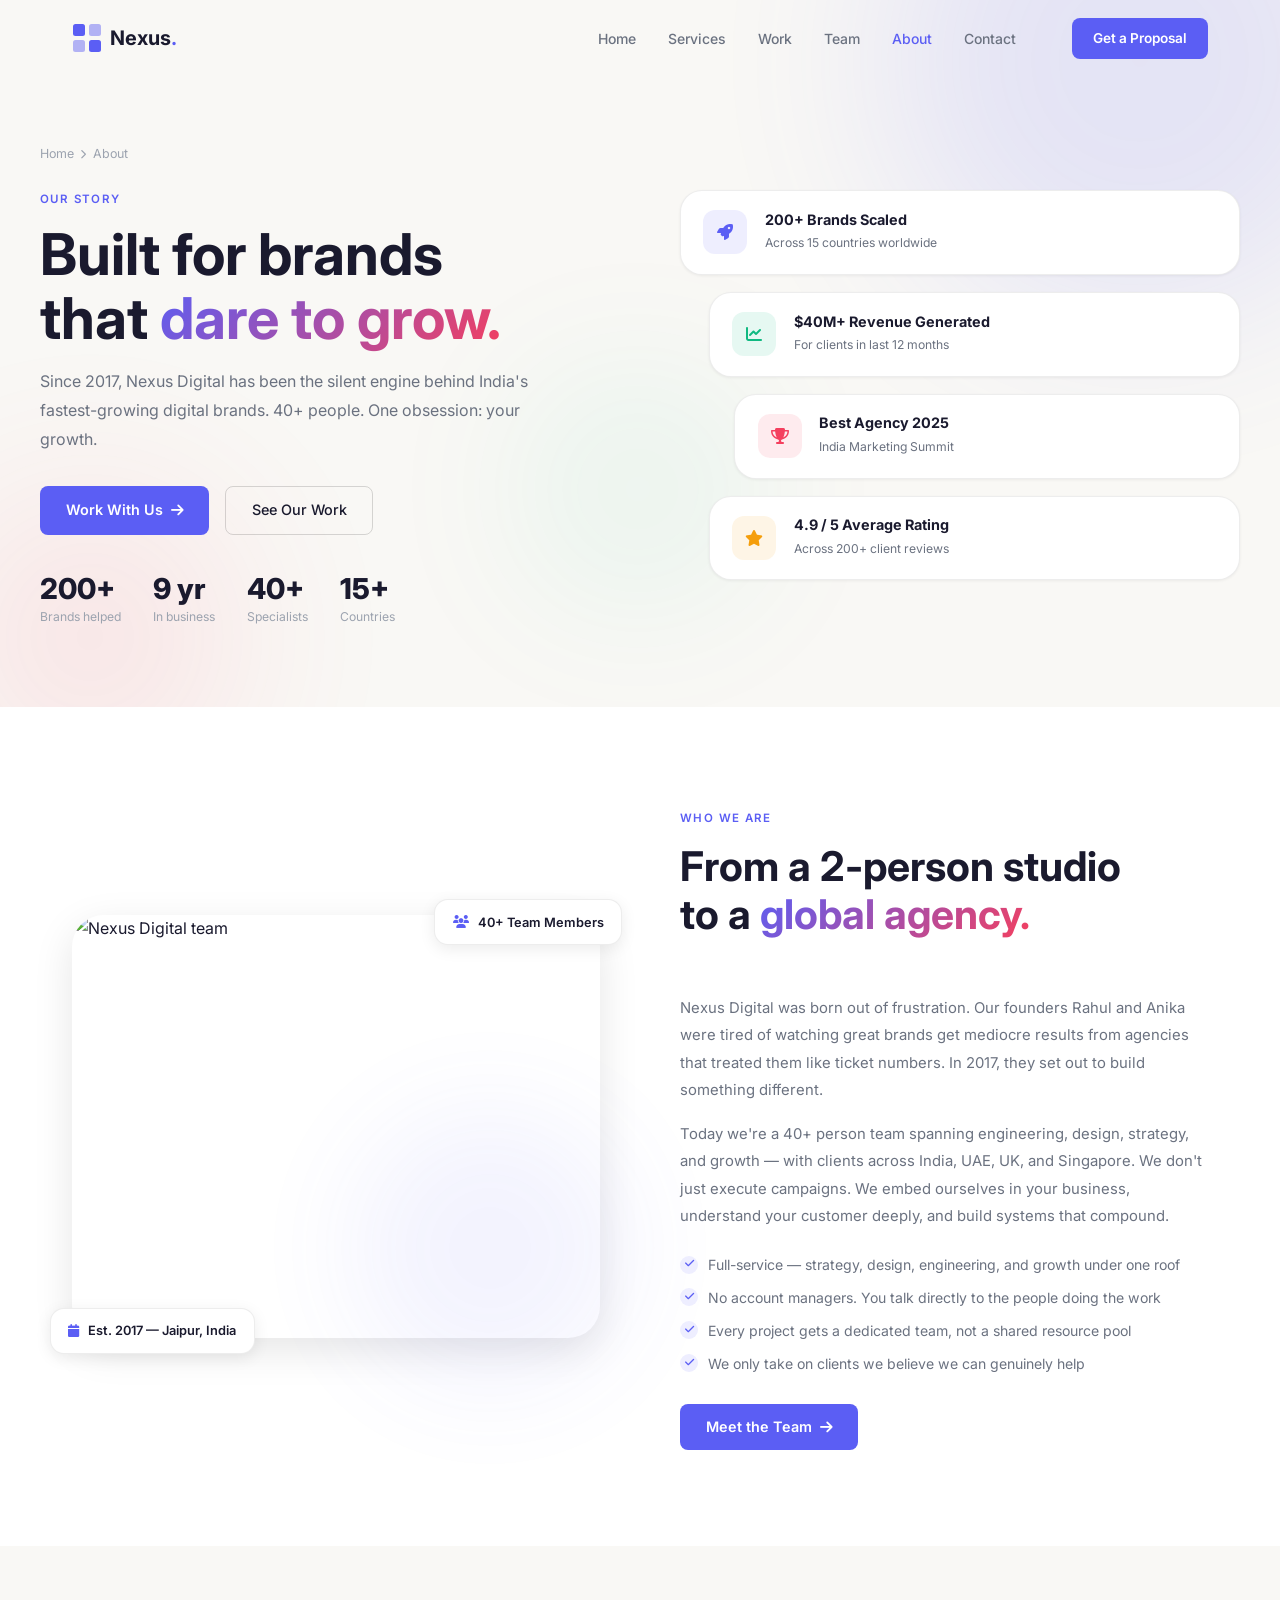
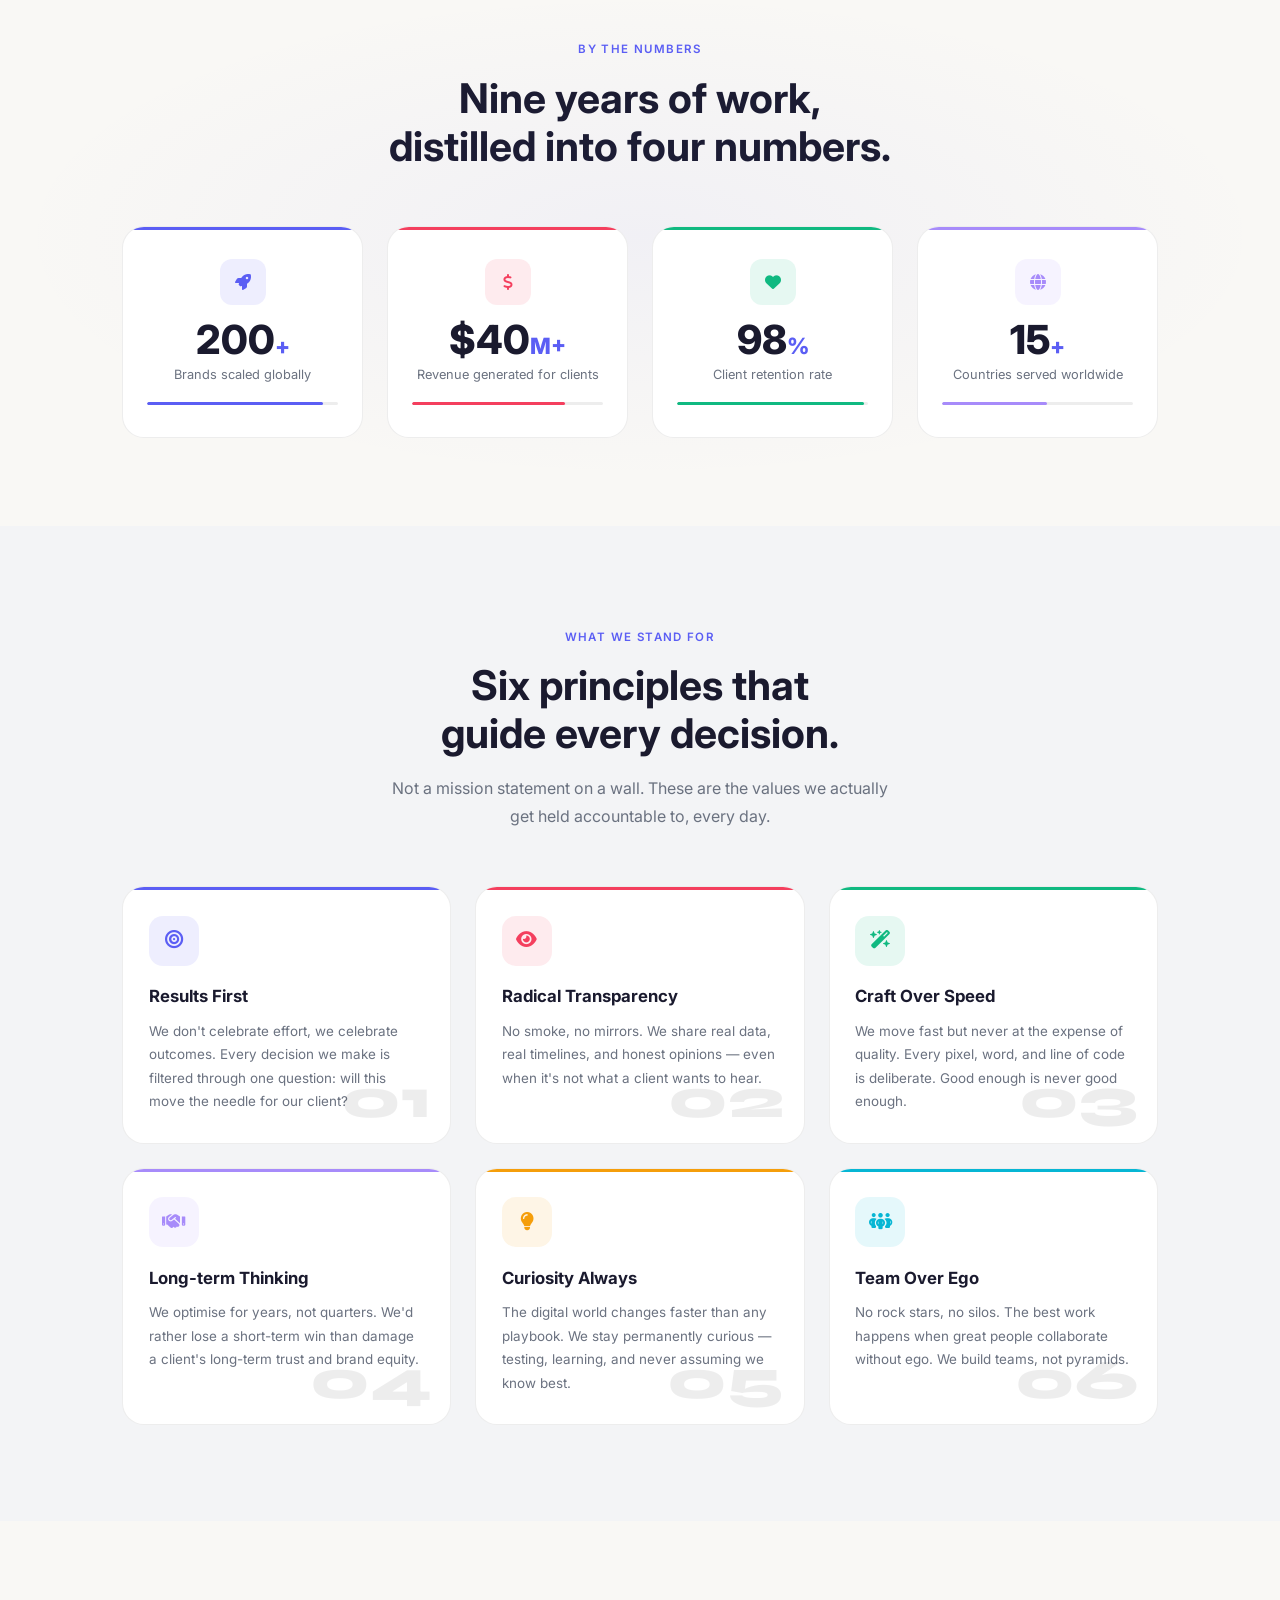
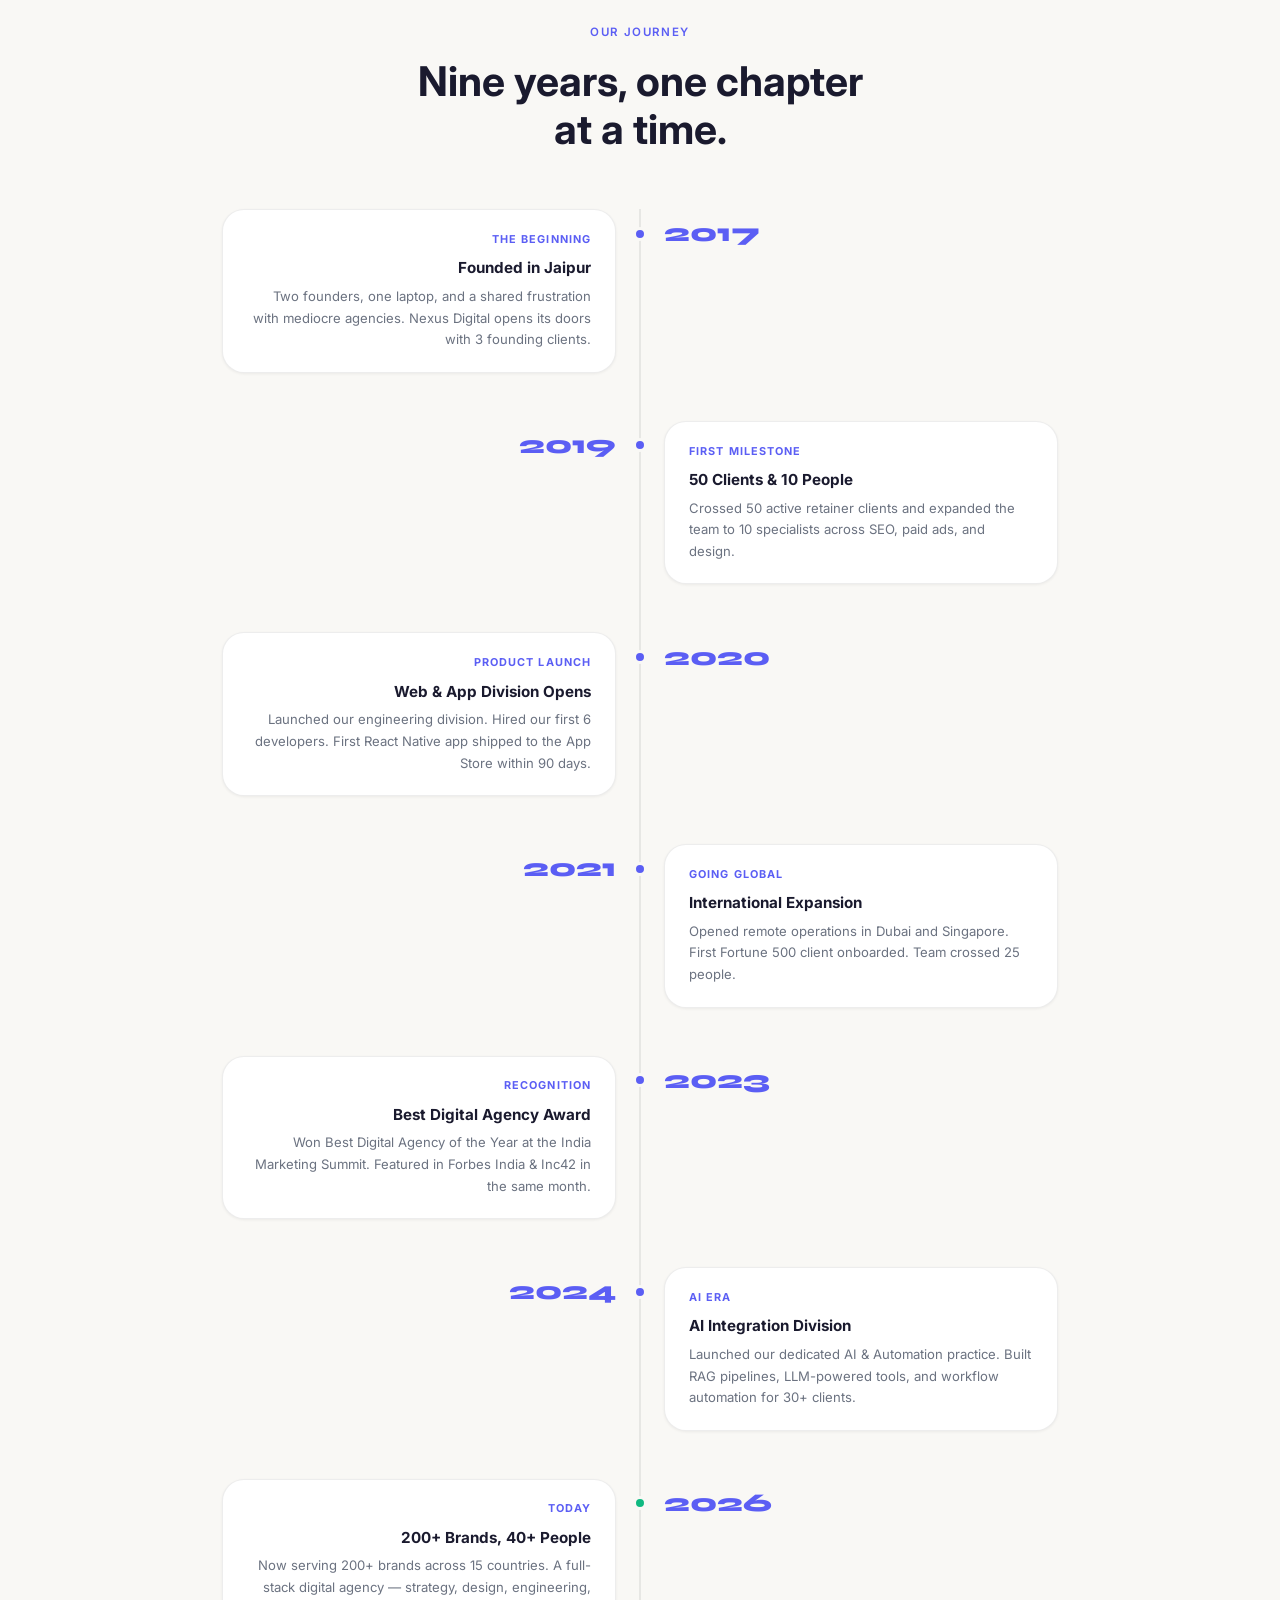
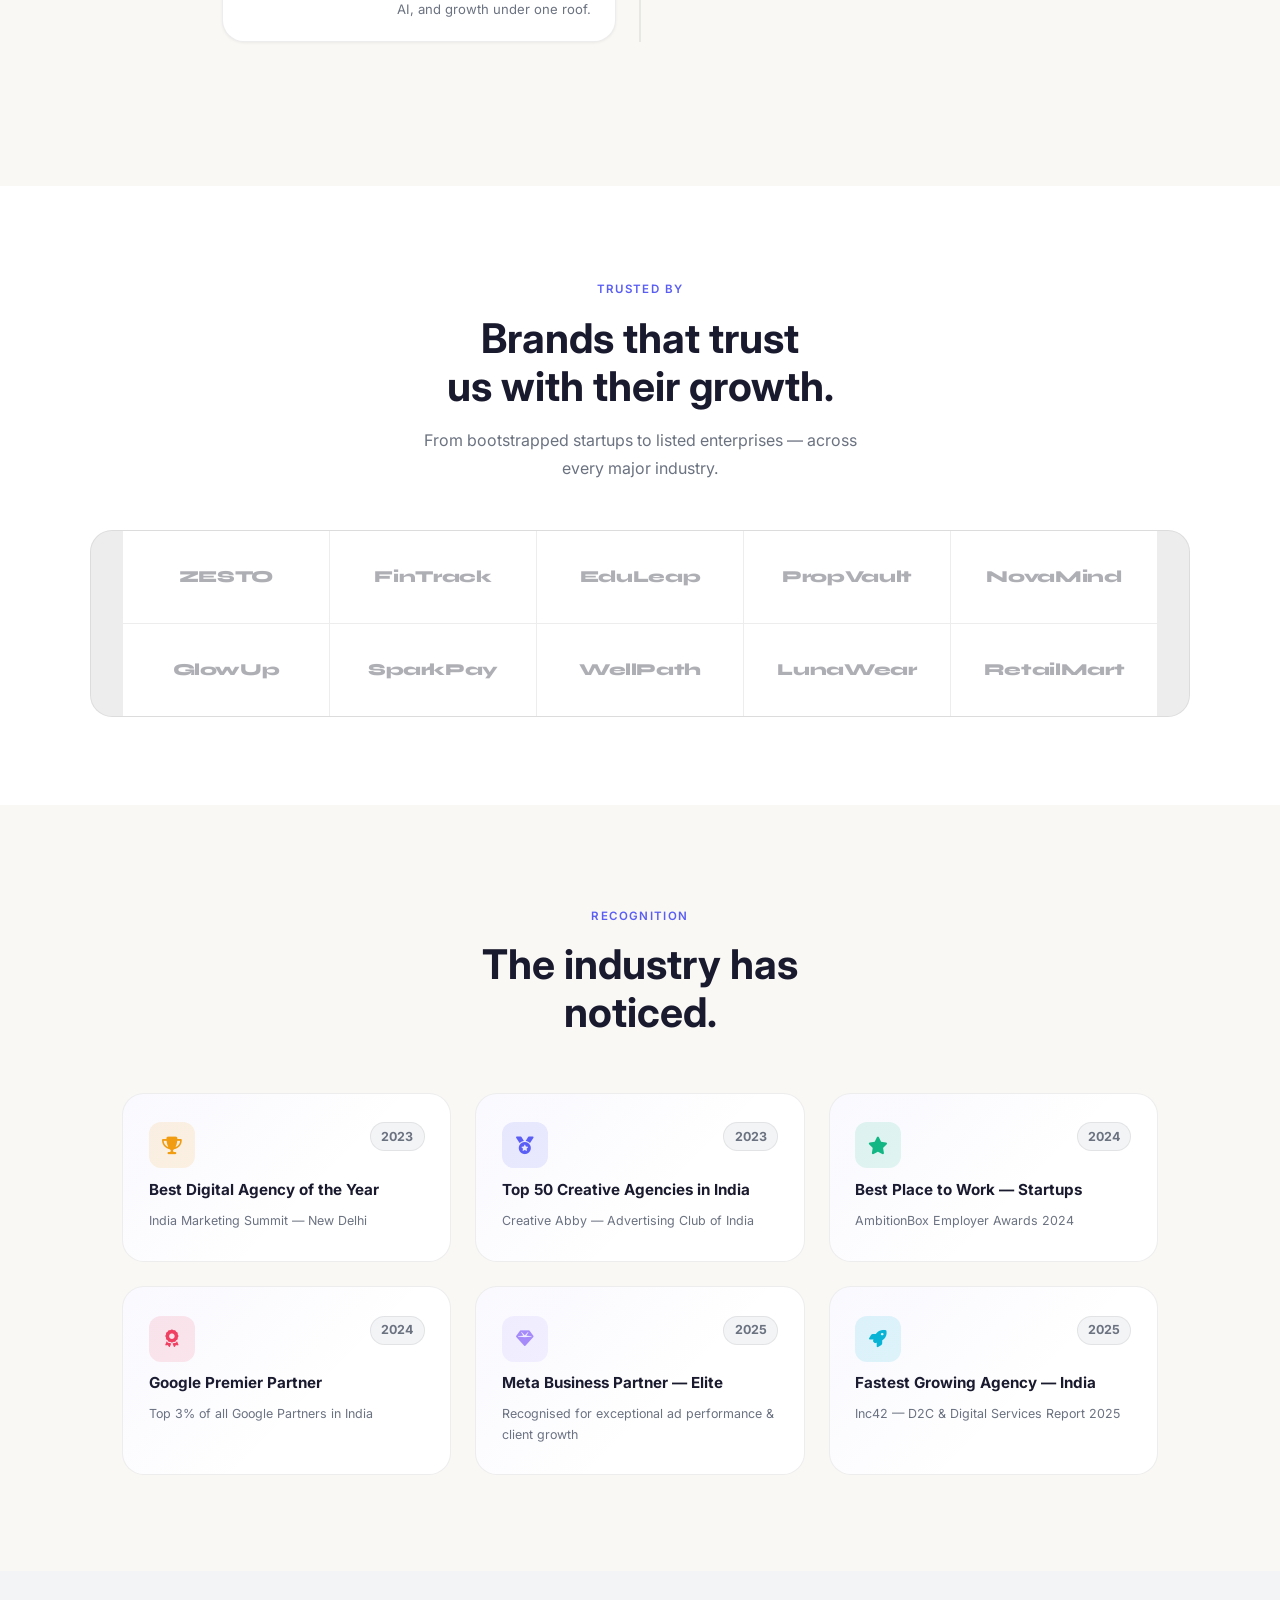
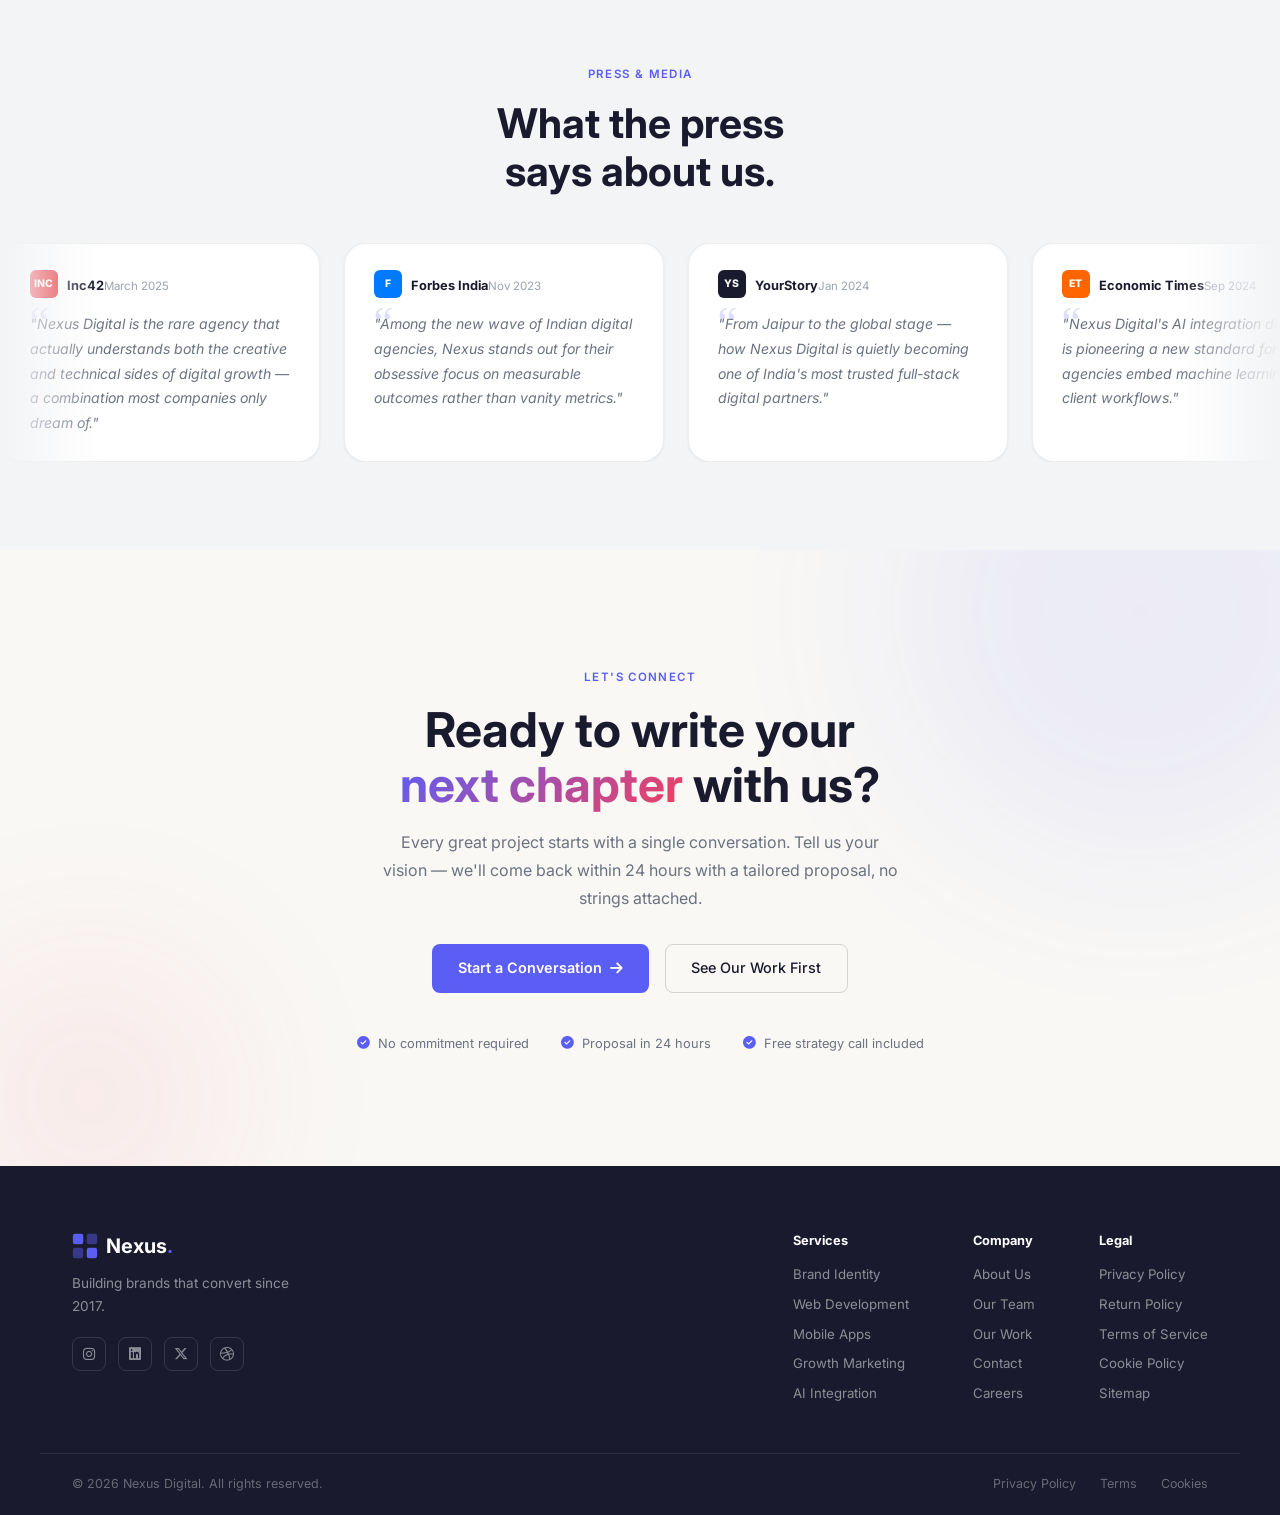
==== commit 8ee44418: "op" ====
--- a/about.html
+++ b/about.html
@@ -4,6 +4,7 @@
   <meta charset="UTF-8" />
   <meta name="viewport" content="width=device-width, initial-scale=1.0" />
   <title>About — Nexus Digital</title>
+<link rel="icon" href="./assets/eye.png" type="image/png">
   <link rel="preconnect" href="https://fonts.googleapis.com">
   <link rel="preconnect" href="https://fonts.gstatic.com" crossorigin>
   <link href="https://fonts.googleapis.com/css2?family=Inter:wght@300;400;500;600;700&family=Syne:wght@700;800&display=swap" rel="stylesheet">
--- a/assets/css/style.css
+++ b/assets/css/style.css
@@ -49,12 +49,15 @@
 .logo-text .dot { color: var(--primary); }
 .nav-links { display: flex; gap: 2rem; list-style: none; margin-left: auto; }
 .nav-links a { text-decoration: none; font-size: .875rem; font-weight: 500; color: var(--muted); transition: color .2s; }
-.nav-links a:hover { color: var(--text); }
+.nav-links a:hover, .nav-links a.active { color: var(--text); }
 .nav-right { display: flex; align-items: center; gap: 1rem; margin-left: 2rem; }
 .nav-btn { padding: .6rem 1.3rem; background: var(--primary); color: #fff; border-radius: var(--r-sm); font-size: .85rem; font-weight: 600; text-decoration: none; transition: background .2s; }
 .nav-btn:hover { background: var(--primary-dark); }
-.burger { display: none; flex-direction: column; gap: 5px; background: none; border: none; cursor: pointer; padding: 4px; }
-.burger span { display: block; width: 22px; height: 2px; background: var(--text); border-radius: 2px; transition: transform .3s; }
+.burger { display: none; flex-direction: column; gap: 5px; background: none; border: none; cursor: pointer; padding: 4px; z-index: 210; position: relative; }
+.burger span { display: block; width: 22px; height: 2px; background: var(--text); border-radius: 2px; transition: transform .3s, opacity .3s; }
+.burger.open span:nth-child(1) { transform: translateY(7px) rotate(45deg); }
+.burger.open span:nth-child(2) { opacity: 0; }
+.burger.open span:nth-child(3) { transform: translateY(-7px) rotate(-45deg); }
 
 /* ===== HERO ===== */
 .hero { min-height: 100vh; display: flex; flex-direction: column; justify-content: center; padding: 7rem 2rem 3rem; background: var(--bg); position: relative; overflow: hidden; }
@@ -69,12 +72,16 @@
 @keyframes blink { 0%,100%{opacity:1} 50%{opacity:0} }
 .hero-p { font-size: 1rem; color: var(--muted); max-width: 460px; line-height: 1.75; margin-bottom: 2rem; }
 .hero-ctas { display: flex; gap: 1rem; flex-wrap: wrap; margin-bottom: 2.5rem; }
+
+/* FIX 1: Hero stats — number + suffix on same line */
 .hero-meta { display: flex; align-items: center; gap: 1.5rem; }
 .meta-item { display: flex; flex-direction: column; }
+.meta-item .meta-num-row { display: flex; align-items: baseline; gap: 0.1rem; line-height: 1; }
 .meta-item strong { font-size: 1.6rem; font-weight: 700; color: var(--text); line-height: 1; }
-.meta-item span { color: var(--primary); font-weight: 700; font-size: 1.1rem; }
-.meta-item p { font-size: .75rem; color: var(--muted); margin-top: .2rem; }
+.meta-item span { color: var(--primary); font-weight: 700; font-size: 1.1rem; line-height: 1; }
+.meta-item p { font-size: .75rem; color: var(--muted); margin-top: .3rem; }
 .meta-sep { width: 1px; height: 36px; background: var(--border); }
+
 .hero-visual { position: relative; height: 480px; }
 #threeHero { width: 100%; height: 100%; }
 .scroll-cue { position: absolute; bottom: 2rem; left: 50%; transform: translateX(-50%); font-size: .78rem; color: var(--faint); display: flex; align-items: center; gap: .4rem; animation: scrollBounce 2s ease infinite; }
@@ -179,8 +186,6 @@
   50%       { transform: translateY(-8px); }
 }
 
-/* JS hover tilt overrides the float momentarily — handled in JS */
-
 .tc-card:hover {
   box-shadow: 0 16px 48px rgba(0,0,0,0.12), 0 0 0 1px rgba(91,94,244,0.12);
   z-index: 2;
@@ -209,7 +214,6 @@
   z-index: 1;
 }
 
-/* Bottom glow blob */
 .tc-glow {
   position: absolute;
   bottom: -18px; left: 50%;
@@ -320,8 +324,35 @@
 @media (max-width: 640px) {
   .nav-links { display: none; }
   .burger { display: flex; }
-  .nav-links.open { display: flex; flex-direction: column; position: fixed; top: 0; left: 0; right: 0; bottom: 0; background: var(--bg); align-items: center; justify-content: center; gap: 2rem; z-index: 199; }
-  .nav-links.open a { font-size: 1.3rem; }
+
+  /* FIX 2: Mobile navbar — full screen overlay, no glitch */
+  .nav-links.open {
+    display: flex;
+    flex-direction: column;
+    position: fixed;
+    top: 0; left: 0; right: 0; bottom: 0;
+    background: var(--bg);
+    align-items: center;
+    justify-content: center;
+    gap: 2rem;
+    z-index: 205;
+    opacity: 1;
+    pointer-events: all;
+  }
+  /* FIX 3: Nav link order + size in mobile menu */
+  .nav-links.open li { list-style: none; }
+  .nav-links.open a { font-size: 1.4rem; font-weight: 600; color: var(--text); text-decoration: none; }
+  .nav-links.open a:hover { color: var(--primary); }
+
+  /* FIX 4: When menu is open, neutralize navbar.scrolled styles so bg/shadow don't bleed through */
+  .navbar.scrolled:has(+ * .nav-links.open),
+  .navbar:has(.nav-links.open) {
+    background: transparent !important;
+    backdrop-filter: none !important;
+    box-shadow: none !important;
+    padding: 1.1rem 0 !important;
+  }
+
   .services-bento { grid-template-columns: 1fr; }
   .sb-large, .sb-wide { grid-column: span 1; }
   .sb-img-bg, .sb-crack { display: none; }
